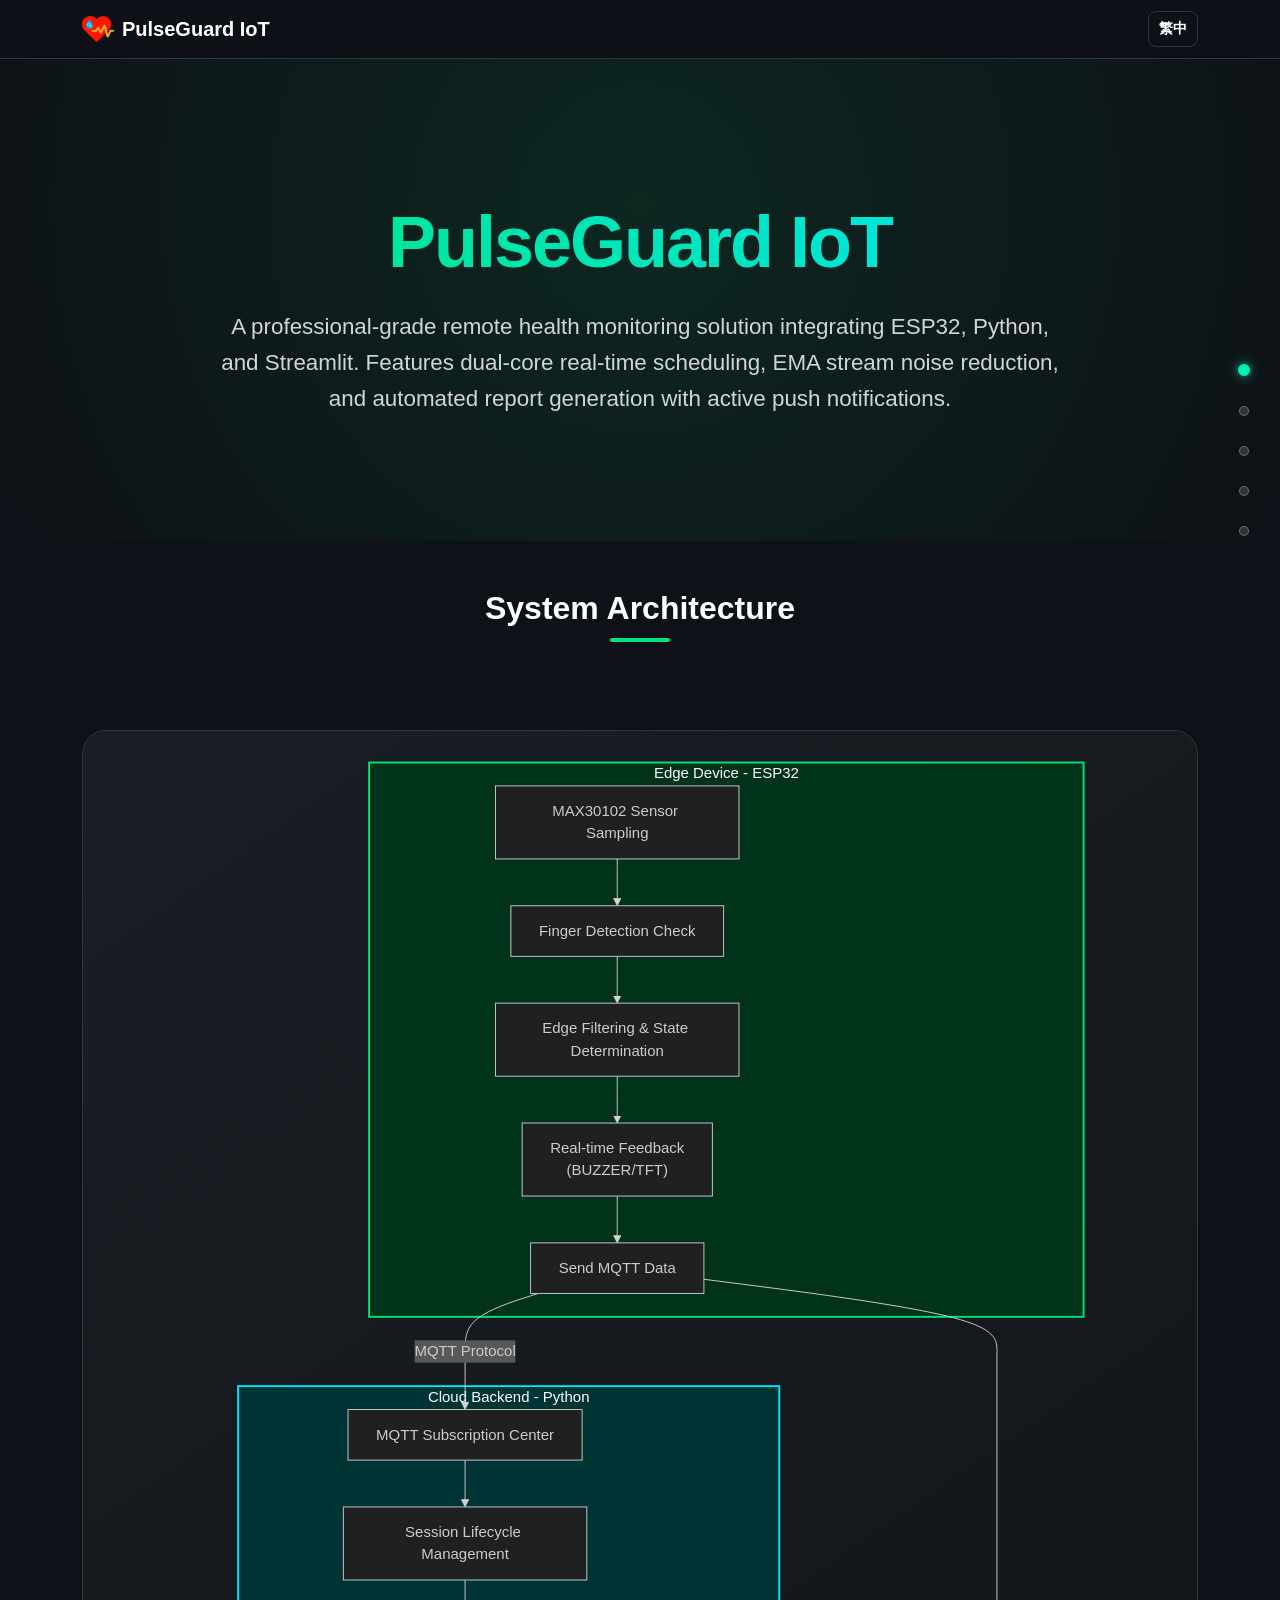
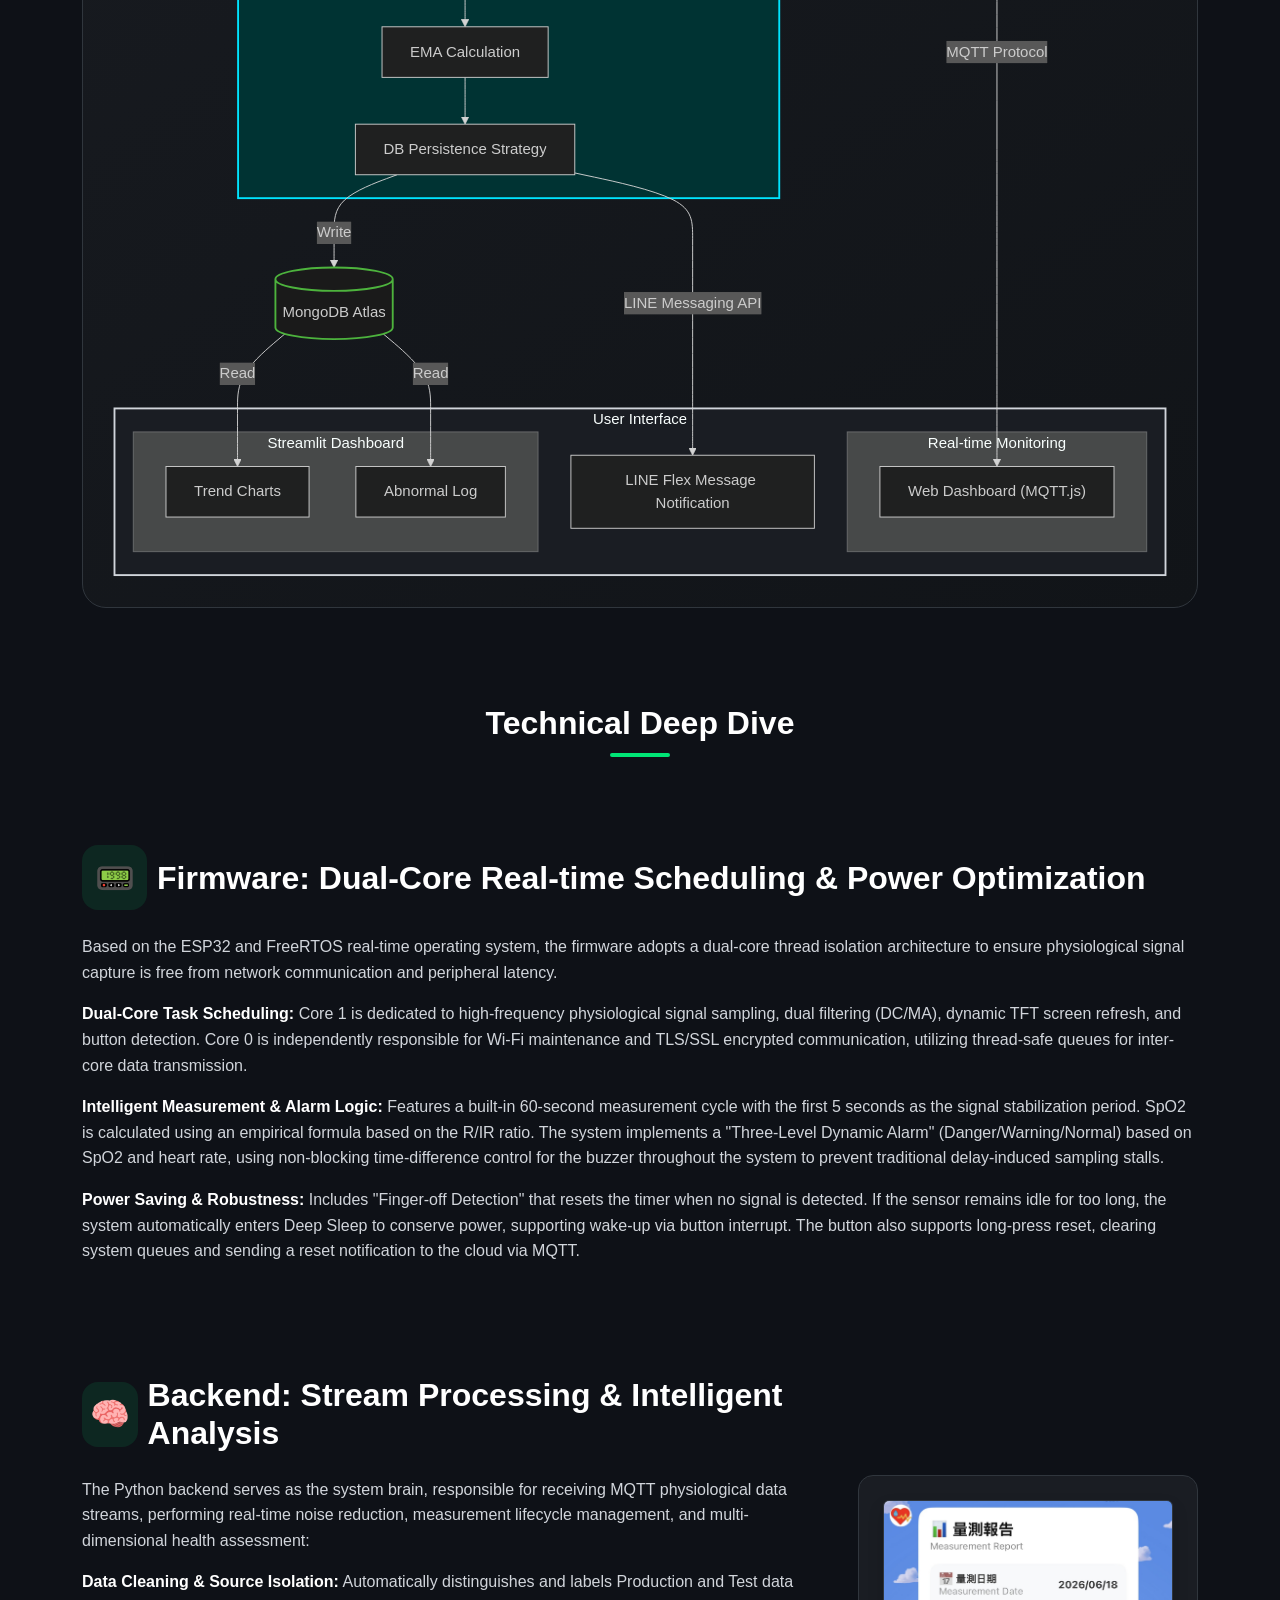
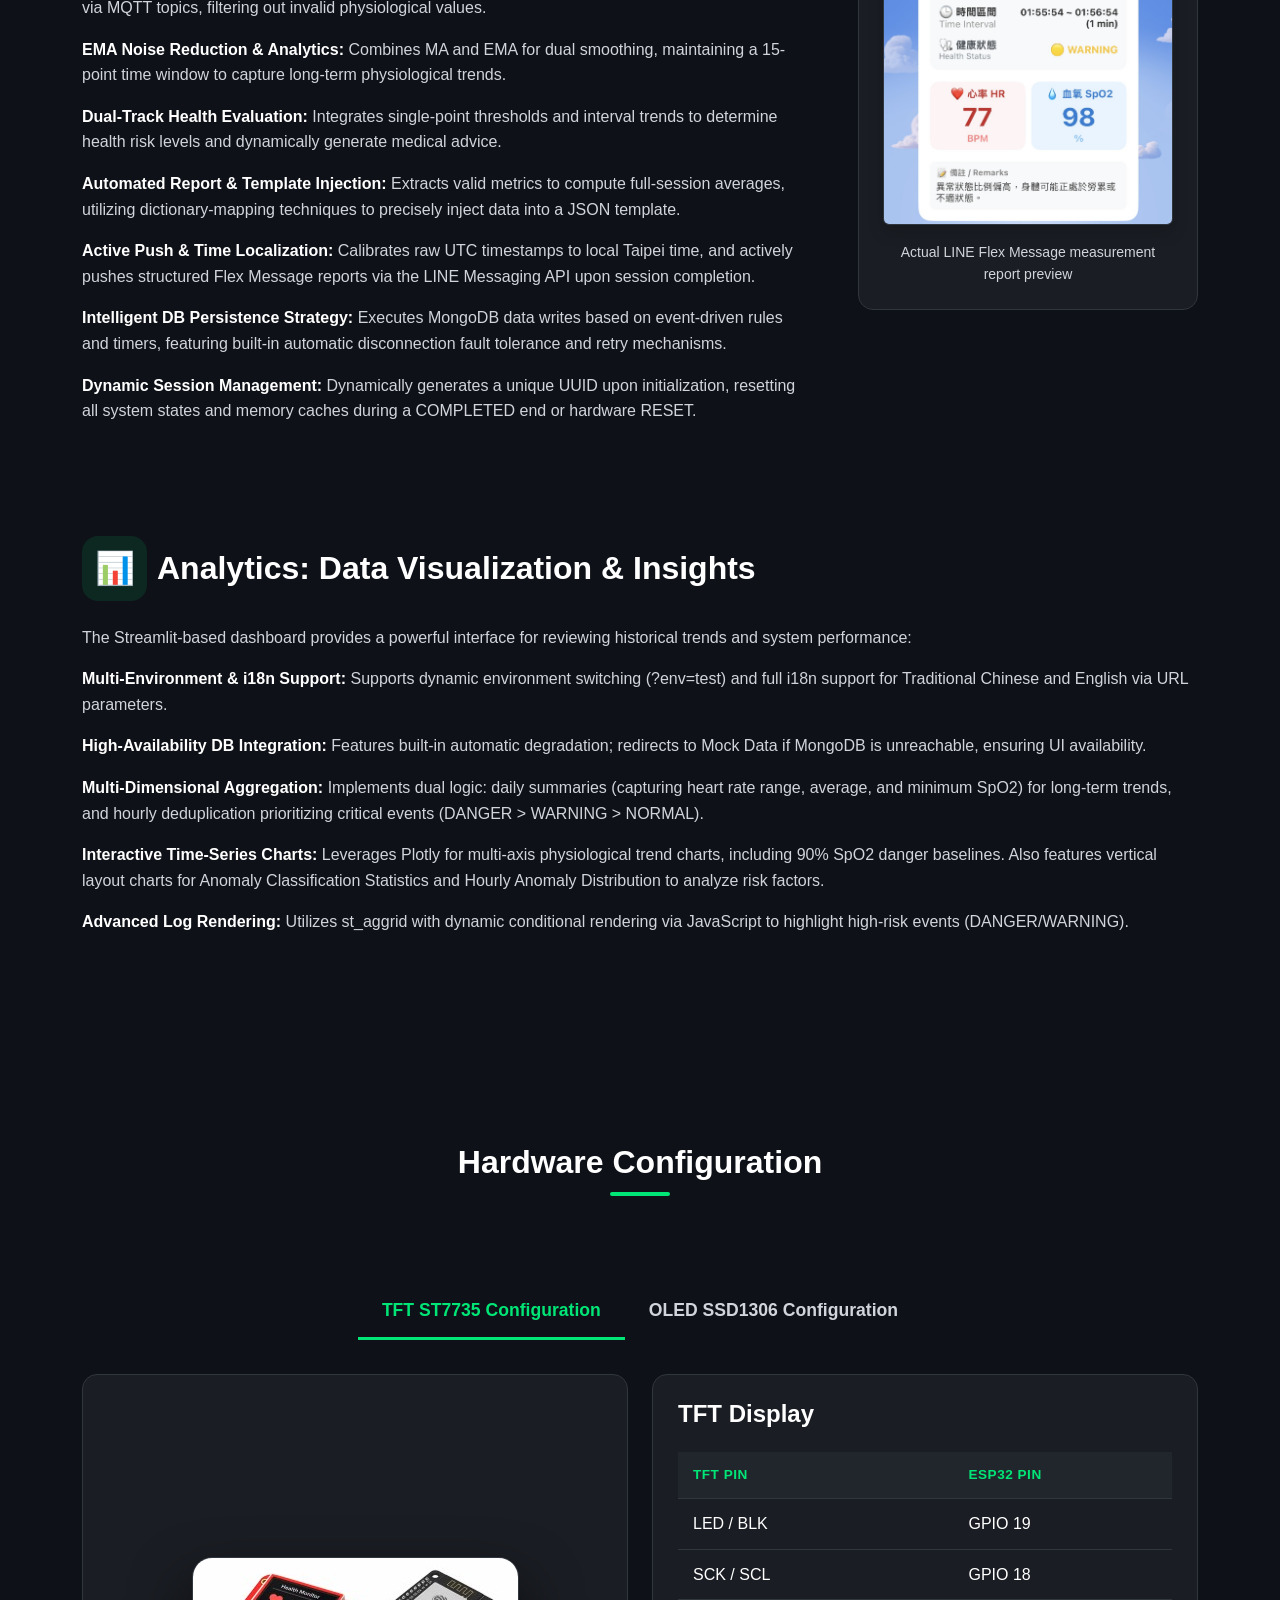
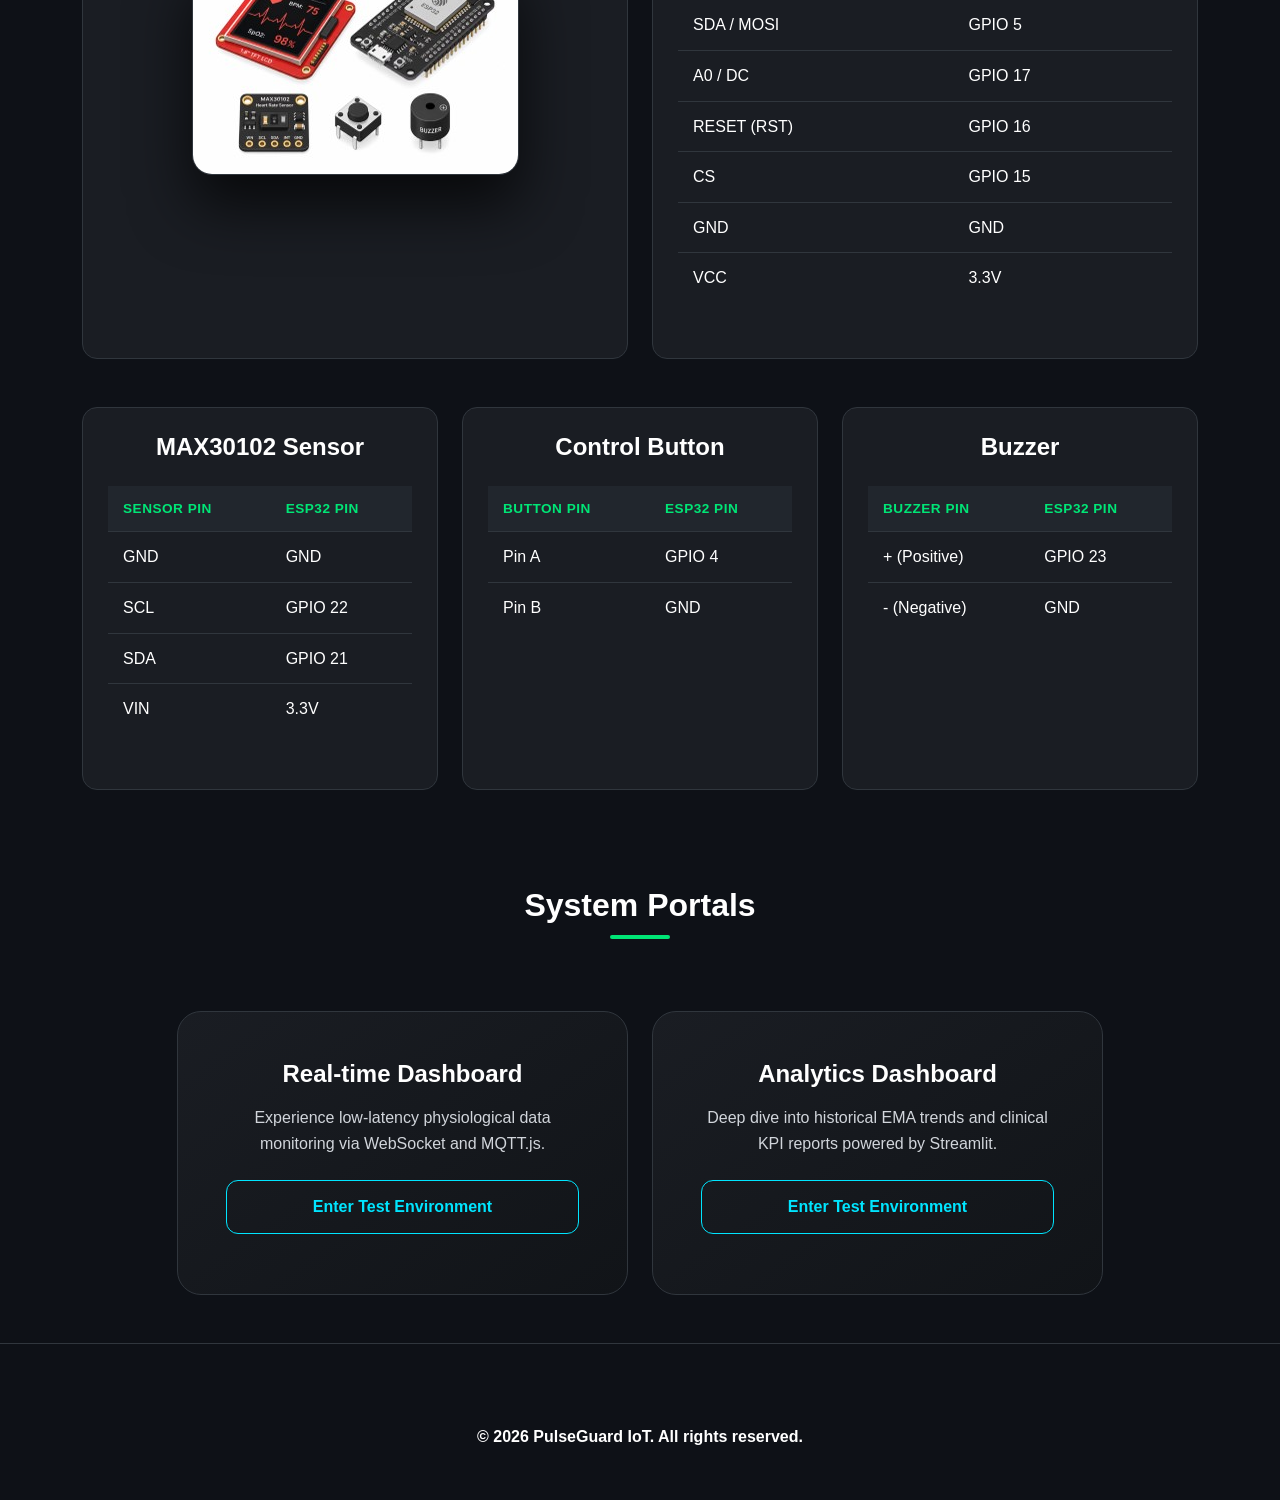
==== docs/index.html @ 22ccbd0c "Refactor dashboard targetDeviceId logic and sync did URL parameter in test-logic - Prioritize URL 'd" ====
<!DOCTYPE html>
<html lang="en">
<head>
    <meta charset="UTF-8">
    <meta name="viewport" content="width=device-width, initial-scale=1.0">
    <title>PulseGuard IoT</title>
    <link rel="icon" href="img/icon.png" type="image/png">
    <link rel="stylesheet" href="lib/bootstrap.min.css">
    <link rel="stylesheet" href="style.css">
    <script src="lib/mermaid.min.js"></script>
    <script src="locales.js"></script>
    <script>
        mermaid.initialize({
            startOnLoad: true,
            theme: 'dark',
            securityLevel: 'loose',
            fontFamily: 'Segoe UI, Roboto, Helvetica Neue, Arial, sans-serif'
        });
    </script>
</head>
<body data-bs-spy="scroll" data-bs-target="#scrollspy-menu" data-bs-offset="100">

    <!-- Navbar -->
    <nav class="navbar navbar-dark sticky-top">
        <div class="container">
            <a class="navbar-brand d-flex align-items-center" href="#">
                <img src="img/icon.png" alt="Logo" width="32" height="32" class="d-inline-block align-text-top me-2">
                <span class="fw-bold">PulseGuard IoT</span>
            </a>
            <div class="d-flex align-items-center">
                <a href="#architecture" class="nav-link text-white me-3 d-none d-sm-block" data-i18n="nav.architecture"></a>
                <a href="#features" class="nav-link text-white me-3 d-none d-sm-block" data-i18n="nav.features"></a>
                <a href="#hardware" class="nav-link text-white me-3 d-none d-sm-block" data-i18n="nav.hardware"></a>
                <a href="#portals" class="nav-link text-white me-3 d-none d-sm-block" data-i18n="nav.portals"></a>
                <a id="langToggle" class="lang-toggle" data-i18n="nav.lang"></a>
            </div>
        </div>
    </nav>

    <!-- Hero Section -->
    <header id="hero" class="hero-section text-center">
        <div class="container">
            <h1 class="hero-title" data-i18n="hero.title"></h1>
            <p class="hero-subtitle mb-4" data-i18n="hero.subtitle"></p>
        </div>
    </header>

    <!-- Architecture Section -->
    <section id="architecture" class="py-5">
        <div class="container">
            <div class="text-center mb-5">
                <h2 class="section-title" data-i18n="architecture.title"></h2>
            </div>
            <div class="portal-card p-4">
                <!-- English Diagram -->
                <div id="mermaid-en" class="mermaid text-center">
graph TD
    subgraph Edge_Device ["Edge Device - ESP32"]
        E1["MAX30102 Sensor Sampling"]
        E2["Finger Detection Check"]
        E3["Edge Filtering & State Determination"]
        E4["Real-time Feedback<br/>(BUZZER/TFT)"]
        E5["Send MQTT Data"]
        E1 --> E2 --> E3 --> E4 --> E5
    end

    subgraph Cloud_Backend ["Cloud Backend - Python"]
        B1["MQTT Subscription Center"]
        B2["Session Lifecycle Management"]
        B3["EMA Calculation"]
        B4["DB Persistence Strategy"]
        B1 --> B2 --> B3 --> B4
    end

    subgraph User_Interface ["User Interface"]
        subgraph Real_time_UI ["Real-time Monitoring"]
            U1["Web Dashboard (MQTT.js)"]
        end

        subgraph Analytics_UI ["Streamlit Dashboard"]
            U2["Trend Charts"]
            U3["Abnormal Log"]
        end

        U4["LINE Flex Message Notification"]
    end

    DB[("MongoDB Atlas")]

    E5 -- "MQTT Protocol" --> B1
    E5 -- "MQTT Protocol" --> U1
    B4 -- "Write" --> DB
    B4 -- "LINE Messaging API" --> U4
    DB -- "Read" --> U2
    DB -- "Read" --> U3

    style Edge_Device fill:#00331a,stroke:#00E676,stroke-width:2px
    style Cloud_Backend fill:#003333,stroke:#00E5FF,stroke-width:2px
    style User_Interface fill:#1a1d23,stroke:#D1D5DB,stroke-width:2px
    style DB fill:#1a1a1a,stroke:#4DB33D,stroke-width:2px
                </div>
                <!-- Chinese Diagram -->
                <div id="mermaid-zh" class="mermaid text-center">
graph TD
    subgraph Edge_Device ["邊緣裝置 - ESP32"]
        E1["MAX30102 感測器採樣"]
        E2["手指偵測檢查"]
        E3["邊緣濾波與狀態判定"]
        E4["即時 蜂鳴器/TFT 回饋"]
        E5["發送 MQTT 資料"]
        E1 --> E2 --> E3 --> E4 --> E5
    end

    subgraph Cloud_Backend ["雲端後端 - Python"]
        B1["MQTT 訂閱中心"]
        B2["會話生命週期管理"]
        B3["EMA 指數降噪計算"]
        B4["DB 寫入策略決策"]
        B1 --> B2 --> B3 --> B4
    end

    subgraph User_Interface ["使用者介面"]
        subgraph Real_time_UI ["即時監控"]
            U1["即時網頁儀表板 (MQTT.js)"]
        end

        subgraph Analytics_UI ["Streamlit 儀表板"]
            U2["趨勢圖表"]
            U3["異常日誌"]
        end

        U4["LINE Flex Message 訊息通知"]
    end

    DB[("MongoDB Atlas")]

    E5 -- "MQTT 協定" --> B1
    E5 -- "MQTT 協定" --> U1
    B4 -- "寫入" --> DB
    B4 -- "LINE Messaging API" --> U4
    DB -- "讀取" --> U2
    DB -- "讀取" --> U3

    style Edge_Device fill:#00331a,stroke:#00E676,stroke-width:2px
    style Cloud_Backend fill:#003333,stroke:#00E5FF,stroke-width:2px
    style User_Interface fill:#1a1d23,stroke:#D1D5DB,stroke-width:2px
    style DB fill:#1a1a1a,stroke:#4DB33D,stroke-width:2px
                </div>
            </div>
        </div>
    </section>

    <!-- Detailed Themes -->
    <section id="features" class="py-5">
        <div class="container">
            <div class="text-center mb-5">
                <h2 class="section-title" data-i18n="features.title"></h2>
            </div>

            <!-- Firmware -->
            <div class="row g-5 align-items-center mb-5 pb-5">
                <div class="col">
                    <h3 class="h2 fw-bold mb-4 d-flex align-items-center">
                        <div class="feature-icon-wrapper">📟</div>
                        <span data-i18n="features.firmware.title"></span>
                    </h3>
                    <p class="text-muted" data-i18n="features.firmware.subtitle"></p>
                    <ul class="text-muted list-unstyled">
                        <li class="mb-3">
                            <strong data-i18n="features.firmware.tasks_title"></strong>
                            <span data-i18n="features.firmware.tasks_desc"></span>
                        </li>
                        <li class="mb-3">
                            <strong data-i18n="features.firmware.alarm_title"></strong>
                            <span data-i18n="features.firmware.alarm_desc"></span>
                        </li>
                        <li class="mb-3">
                            <strong data-i18n="features.firmware.power_title"></strong>
                            <span data-i18n="features.firmware.power_desc"></span>
                        </li>
                    </ul>
                </div>
            </div>

            <!-- Backend -->
            <div class="row g-5 align-items-center mb-5 pb-5 flex-lg-row-reverse">
                <div class="col-lg-4">
                    <div class="pinout-container d-flex flex-column align-items-center justify-content-center p-4 text-center">
                        <img src="img/line-report.jpg" alt="LINE Flex Message Report" class="img-preview img-fluid rounded shadow" style="max-height: 480px; width: auto; object-fit: contain;">
                        <small class="text-muted mt-3 d-block" data-i18n="features.line_report_caption"></small>
                    </div>
                </div>

                <div class="col-lg-8">
                    <h3 class="h2 fw-bold mb-4 d-flex align-items-center">
                        <div class="feature-icon-wrapper">🧠</div>
                        <span data-i18n="features.backend.title"></span>
                    </h3>
                    <p class="text-muted" data-i18n="features.backend.subtitle"></p>
                    <ul class="text-muted list-unstyled">
                        <li class="mb-3">
                            <strong data-i18n="features.backend.cleaning_title"></strong>
                            <span data-i18n="features.backend.cleaning_desc"></span>
                        </li>
                        <li class="mb-3">
                            <strong data-i18n="features.backend.ema_title"></strong>
                            <span data-i18n="features.backend.ema_desc"></span>
                        </li>
                        <li class="mb-3">
                            <strong data-i18n="features.backend.evaluation_title"></strong>
                            <span data-i18n="features.backend.evaluation_desc"></span>
                        </li>
                        <li class="mb-3">
                            <strong data-i18n="features.backend.automated_title"></strong>
                            <span data-i18n="features.backend.automated_desc"></span>
                        </li>
                        <li class="mb-3">
                            <strong data-i18n="features.backend.push_title"></strong>
                            <span data-i18n="features.backend.push_desc"></span>
                        </li>
                        <li class="mb-3">
                            <strong data-i18n="features.backend.persistence_title"></strong>
                            <span data-i18n="features.backend.persistence_desc"></span>
                        </li>
                        <li class="mb-3">
                            <strong data-i18n="features.backend.session_title"></strong>
                            <span data-i18n="features.backend.session_desc"></span>
                        </li>
                    </ul>
                </div>
            </div>


            <!-- Analytics -->
            <div class="row g-5 align-items-center mb-5 pb-5">
                <div class="col">
                    <h3 class="h2 fw-bold mb-4 d-flex align-items-center">
                        <span class="feature-icon-wrapper">📊</span>
                        <span data-i18n="features.analytics.title"></span>
                    </h3>
                    <p class="text-muted" data-i18n="features.analytics.subtitle"></p>
                    <ul class="text-muted list-unstyled">
                        <li class="mb-3">
                            <strong data-i18n="features.analytics.i18n_title"></strong>
                            <span data-i18n="features.analytics.i18n_desc"></span>
                        </li>
                        <li class="mb-3">
                            <strong data-i18n="features.analytics.db_title"></strong>
                            <span data-i18n="features.analytics.db_desc"></span>
                        </li>
                        <li class="mb-3">
                            <strong data-i18n="features.analytics.aggregation_title"></strong>
                            <span data-i18n="features.analytics.aggregation_desc"></span>
                        </li>
                        <li class="mb-3">
                            <strong data-i18n="features.analytics.charts_title"></strong>
                            <span data-i18n="features.analytics.charts_desc"></span>
                        </li>
                        <li class="mb-3">
                            <strong data-i18n="features.analytics.log_title"></strong>
                            <span data-i18n="features.analytics.log_desc"></span>
                        </li>
                    </ul>
                </div>
            </div>
        </div>
    </section>

    <!-- Hardware Section -->
    <section id="hardware" class="py-5 bg-dark-section">
        <div class="container">
            <div class="text-center mb-5">
                <h2 class="section-title" data-i18n="hardware.title"></h2>
            </div>

            <!-- Tab Switcher Navigation -->
            <ul class="nav nav-tabs hardware-tabs justify-content-center border-bottom-0" id="hardwareTab" role="tablist">
                <li class="nav-item" role="presentation">
                    <button class="nav-link active" id="tft-tab" data-bs-toggle="tab" data-bs-target="#tft" type="button" role="tab" aria-controls="tft" aria-selected="true" data-i18n="hardware.tabs.tft"></button>
                </li>
                <li class="nav-item" role="presentation">
                    <button class="nav-link" id="oled-tab" data-bs-toggle="tab" data-bs-target="#oled" type="button" role="tab" aria-controls="oled" aria-selected="false" data-i18n="hardware.tabs.oled"></button>
                </li>
            </ul>

            <!-- Tab Contents -->
            <div class="tab-content" id="hardwareTabContent">
                <!-- TFT ST7735 Tab -->
                <div class="tab-pane fade show active" id="tft" role="tabpanel" aria-labelledby="tft-tab">
                    <div class="row g-4 mb-5">
                        <div class="col-lg-6">
                            <div class="pinout-container h-100 d-flex align-items-center justify-content-center" style="min-height: 350px;">
                                <img src="img/tft-hardware.jpg" alt="TFT Hardware Setup" class="img-preview" style="max-height: 320px; width: auto; object-fit: contain;">
                            </div>
                        </div>
                        <div class="col-lg-6">
                            <div class="pinout-container h-100">
                                <h4 class="mb-4 fw-bold" data-i18n="hardware.tft.title"></h4>
                                <table class="pinout-table">
                                    <thead>
                                        <tr>
                                            <th data-i18n="hardware.tft.pin_header"></th>
                                            <th data-i18n="hardware.tft.esp_header"></th>
                                        </tr>
                                    </thead>
                                    <tbody>
                                        <tr><td>LED / BLK</td><td>GPIO 19</td></tr>
                                        <tr><td>SCK / SCL</td><td>GPIO 18</td></tr>
                                        <tr><td>SDA / MOSI</td><td>GPIO 5</td></tr>
                                        <tr><td>A0 / DC</td><td>GPIO 17</td></tr>
                                        <tr><td>RESET (RST)</td><td>GPIO 16</td></tr>
                                        <tr><td>CS</td><td>GPIO 15</td></tr>
                                        <tr><td>GND</td><td>GND</td></tr>
                                        <tr><td>VCC</td><td>3.3V</td></tr>
                                    </tbody>
                                </table>
                            </div>
                        </div>
                    </div>

                    <div class="row g-4">
                        <!-- MAX30102 Card -->
                        <div class="col-md-4">
                            <div class="pinout-container h-100">
                                <h4 class="mb-4 fw-bold text-center" data-i18n="hardware.sensor.title"></h4>
                                <table class="pinout-table">
                                    <thead>
                                        <tr>
                                            <th data-i18n="hardware.sensor.pin_header"></th>
                                            <th data-i18n="hardware.sensor.esp_header"></th>
                                        </tr>
                                    </thead>
                                    <tbody>
                                        <tr><td>GND</td><td>GND</td></tr>
                                        <tr><td>SCL</td><td>GPIO 22</td></tr>
                                        <tr><td>SDA</td><td>GPIO 21</td></tr>
                                        <tr><td>VIN</td><td>3.3V</td></tr>
                                    </tbody>
                                </table>
                            </div>
                        </div>
                        <!-- BUTTON Card -->
                        <div class="col-md-4">
                            <div class="pinout-container h-100">
                                <h4 class="mb-4 fw-bold text-center" data-i18n="hardware.button.title"></h4>
                                <table class="pinout-table">
                                    <thead>
                                        <tr>
                                            <th data-i18n="hardware.button.pin_header"></th>
                                            <th data-i18n="hardware.button.esp_header"></th>
                                        </tr>
                                    </thead>
                                    <tbody>
                                        <tr><td data-i18n="hardware.button.pin_a"></td><td>GPIO 4</td></tr>
                                        <tr><td data-i18n="hardware.button.pin_b"></td><td>GND</td></tr>
                                    </tbody>
                                </table>
                            </div>
                        </div>
                        <!-- BUZZER Card -->
                        <div class="col-md-4">
                            <div class="pinout-container h-100">
                                <h4 class="mb-4 fw-bold text-center" data-i18n="hardware.buzzer.title"></h4>
                                <table class="pinout-table">
                                    <thead>
                                        <tr>
                                            <th data-i18n="hardware.buzzer.pin_header"></th>
                                            <th data-i18n="hardware.buzzer.esp_header"></th>
                                        </tr>
                                    </thead>
                                    <tbody>
                                        <tr><td data-i18n="hardware.buzzer.positive"></td><td>GPIO 23</td></tr>
                                        <tr><td data-i18n="hardware.buzzer.negative"></td><td>GND</td></tr>
                                    </tbody>
                                </table>
                            </div>
                        </div>
                    </div>
                </div>

                <!-- OLED SSD1306 Tab -->
                <div class="tab-pane fade" id="oled" role="tabpanel" aria-labelledby="oled-tab">
                    <div class="row g-4 mb-5">
                        <div class="col-lg-6">
                            <div class="pinout-container h-100 d-flex align-items-center justify-content-center" style="min-height: 350px;">
                                <img src="img/oled-hardware.jpg" alt="OLED Hardware Setup" class="img-preview" style="max-height: 320px; width: auto; object-fit: contain;">
                            </div>
                        </div>
                        <div class="col-lg-6">
                            <div class="pinout-container h-100">
                                <h4 class="mb-4 fw-bold" data-i18n="hardware.oled.title"></h4>
                                <table class="pinout-table">
                                    <thead>
                                        <tr>
                                            <th data-i18n="hardware.oled.pin_header"></th>
                                            <th data-i18n="hardware.oled.esp_header"></th>
                                        </tr>
                                    </thead>
                                    <tbody>
                                        <tr><td>GND</td><td>GND</td></tr>
                                        <tr><td>VCC</td><td>3.3V</td></tr>
                                        <tr><td>SCL</td><td>GPIO 22</td></tr>
                                        <tr><td>SDA</td><td>GPIO 21</td></tr>
                                    </tbody>
                                </table>
                            </div>
                        </div>
                    </div>

                    <div class="row g-4">
                        <!-- MAX30102 Card (OLED Mode: Secondary Isolated I2C Bus) -->
                        <div class="col-md-6 col-lg-3">
                            <div class="pinout-container h-100">
                                <h4 class="mb-4 fw-bold text-center" data-i18n="hardware.sensor.title"></h4>
                                <table class="pinout-table">
                                    <thead>
                                        <tr>
                                            <th data-i18n="hardware.sensor.pin_header"></th>
                                            <th data-i18n="hardware.sensor.esp_header"></th>
                                        </tr>
                                    </thead>
                                    <tbody>
                                        <tr><td>VIN</td><td>3.3V</td></tr>
                                        <tr><td>SDA</td><td>GPIO 19</td></tr>
                                        <tr><td>SCL</td><td>GPIO 18</td></tr>
                                        <tr><td>GND</td><td>GND</td></tr>
                                    </tbody>
                                </table>
                            </div>
                        </div>
                        <!-- 3-Digit 7-Segment Display Card -->
                        <div class="col-md-6 col-lg-3">
                            <div class="pinout-container h-100">
                                <h4 class="mb-4 fw-bold text-center" data-i18n="hardware.segment.title"></h4>
                                <table class="pinout-table">
                                    <thead>
                                        <tr>
                                            <th data-i18n="hardware.segment.pin_header"></th>
                                            <th data-i18n="hardware.segment.esp_header"></th>
                                        </tr>
                                    </thead>
                                    <tbody>
                                        <tr><td>SEG A</td><td>GPIO 15</td></tr>
                                        <tr><td>SEG B</td><td>GPIO 14</td></tr>
                                        <tr><td>SEG C</td><td>GPIO 33</td></tr>
                                        <tr><td>SEG D</td><td>GPIO 26</td></tr>
                                        <tr><td>SEG E</td><td>GPIO 27</td></tr>
                                        <tr><td>SEG F</td><td>GPIO 13</td></tr>
                                        <tr><td>SEG G</td><td>GPIO 32</td></tr>
                                        <tr><td>SEG DP</td><td>GPIO 25</td></tr>
                                        <tr><td>DIG 2</td><td>GPIO 5</td></tr>
                                        <tr><td>DIG 3</td><td>GPIO 17</td></tr>
                                        <tr><td>DIG 4</td><td>GPIO 16</td></tr>
                                    </tbody>
                                </table>
                            </div>
                        </div>
                        <!-- BUTTON Card -->
                        <div class="col-md-6 col-lg-3">
                            <div class="pinout-container h-100">
                                <h4 class="mb-4 fw-bold text-center" data-i18n="hardware.button.title"></h4>
                                <table class="pinout-table">
                                    <thead>
                                        <tr>
                                            <th data-i18n="hardware.button.pin_header"></th>
                                            <th data-i18n="hardware.button.esp_header"></th>
                                        </tr>
                                    </thead>
                                    <tbody>
                                        <tr><td data-i18n="hardware.button.pin_a"></td><td>GPIO 4</td></tr>
                                        <tr><td data-i18n="hardware.button.pin_b"></td><td>GND</td></tr>
                                    </tbody>
                                </table>
                            </div>
                        </div>
                        <!-- BUZZER Card -->
                        <div class="col-md-6 col-lg-3">
                            <div class="pinout-container h-100">
                                <h4 class="mb-4 fw-bold text-center" data-i18n="hardware.buzzer.title"></h4>
                                <table class="pinout-table">
                                    <thead>
                                        <tr>
                                            <th data-i18n="hardware.buzzer.pin_header"></th>
                                            <th data-i18n="hardware.buzzer.esp_header"></th>
                                        </tr>
                                    </thead>
                                    <tbody>
                                        <tr><td data-i18n="hardware.buzzer.positive"></td><td>GPIO 23</td></tr>
                                        <tr><td data-i18n="hardware.buzzer.negative"></td><td>GND</td></tr>
                                    </tbody>
                                </table>
                            </div>
                        </div>
                    </div>
                </div>
            </div>
        </div>
    </section>


    <!-- Portals -->
    <section id="portals" class="py-5 bg-dark-section">
        <div class="container text-center">
            <h2 class="section-title" data-i18n="portals.title"></h2>
            <div class="row g-4 justify-content-center mt-2">
                <div class="col-md-5">
                    <div class="portal-card p-5 h-100 d-flex flex-column">
                        <h3 class="h4 fw-bold mb-3" data-i18n="portals.realtime.title"></h3>
                        <p class="text-muted mb-4 flex-grow-1" data-i18n="portals.realtime.desc"></p>
                        <div class="portal-actions">
                            <a href="https://pulse-guard-iot.vercel.app/test" target="_blank" class="btn btn-outline-custom btn-portal w-100 portal-link" data-base="https://pulse-guard-iot.vercel.app/test">
                                <span data-i18n="portals.realtime.test"></span>
                            </a>
                        </div>
                    </div>
                </div>
                <div class="col-md-5">
                    <div class="portal-card p-5 h-100 d-flex flex-column">
                        <h3 class="h4 fw-bold mb-3" data-i18n="portals.analytics.title"></h3>
                        <p class="text-muted mb-4 flex-grow-1" data-i18n="portals.analytics.desc"></p>
                        <div class="portal-actions">
                            <a href="https://huggingface.co/spaces/Chou1210/pulseguard-analytics?env=test" target="_blank" class="btn btn-outline-custom btn-portal w-100 portal-link" data-base="https://huggingface.co/spaces/Chou1210/pulseguard-analytics" data-env="test">
                                <span data-i18n="portals.analytics.test"></span>
                            </a>
                        </div>
                    </div>
                </div>
            </div>
        </div>
    </section>

    <!-- Footer -->
    <footer class="text-center">
        <div class="container">
            <p class="mb-1 fw-bold text-white" data-i18n="footer.copy"></p>
        </div>
    </footer>

    <!-- Scrollspy Vertical Menu -->
    <nav id="scrollspy-menu">
        <ul class="nav flex-column">
            <li class="nav-item">
                <a class="nav-link" href="#hero" data-i18n-title="nav.hero"></a>
            </li>
            <li class="nav-item">
                <a class="nav-link" href="#architecture" data-i18n-title="nav.architecture"></a>
            </li>
            <li class="nav-item">
                <a class="nav-link" href="#features" data-i18n-title="nav.features"></a>
            </li>
            <li class="nav-item">
                <a class="nav-link" href="#hardware" data-i18n-title="nav.hardware"></a>
            </li>
            <li class="nav-item">
                <a class="nav-link" href="#portals" data-i18n-title="nav.portals"></a>
            </li>
        </ul>
    </nav>

    <script src="lib/bootstrap.bundle.min.js"></script>
    <script>
        const langToggle = document.getElementById('langToggle');
        const urlParams = new URLSearchParams(window.location.search);
        let currentLang = urlParams.get('lang') === 'zh' ? 'zh' : 'en';

        function setLanguage(lang) {
            currentLang = lang;
            document.documentElement.setAttribute('lang', lang);

            // Update texts
            const elements = document.querySelectorAll('[data-i18n]');
            elements.forEach(el => {
                const key = el.getAttribute('data-i18n');
                const value = getNestedValue(locales[lang], key);
                if (value) {
                    el.innerHTML = value;
                }
            });

            // Update titles
            const titleElements = document.querySelectorAll('[data-i18n-title]');
            titleElements.forEach(el => {
                const key = el.getAttribute('data-i18n-title');
                const value = getNestedValue(locales[lang], key);
                if (value) {
                    el.setAttribute('data-title', value);
                }
            });

            // Toggle Mermaid diagrams
            const mermaidZh = document.getElementById('mermaid-zh');
            const mermaidEn = document.getElementById('mermaid-en');
            if (lang === 'zh') {
                mermaidZh.classList.remove('d-none');
                mermaidEn.classList.add('d-none');
            } else {
                mermaidZh.classList.add('d-none');
                mermaidEn.classList.remove('d-none');
            }

            updatePortalLinks(lang);
        }

        function getNestedValue(obj, path) {
            return path.split('.').reduce((acc, part) => acc && acc[part], obj);
        }

        function updatePortalLinks(lang) {
            const links = document.querySelectorAll('.portal-link');
            links.forEach(link => {
                const base = link.getAttribute('data-base');
                const env = link.getAttribute('data-env');

                const url = new URL(base);
                if (env) url.searchParams.set('env', env);
                if (lang === 'zh') url.searchParams.set('lang', 'zh');
                else url.searchParams.delete('lang');

                link.href = url.toString();
            });
        }

        // Initialize
        setLanguage(currentLang);

        langToggle.addEventListener('click', () => {
            const newLang = currentLang === 'zh' ? 'en' : 'zh';

            // Update URL and reload to ensure Mermaid renders correctly on the new language
            // (Alternative: pushState + setLanguage, but the user requested robust Mermaid rendering)
            const newUrl = new URL(window.location);
            if (newLang === 'zh') {
                newUrl.searchParams.set('lang', 'zh');
            } else {
                newUrl.searchParams.delete('lang');
            }
            window.location.href = newUrl.toString();
        });
    </script>
</body>
</html>
---- docs/style.css ----
:root {
    --bg-color: #0E1117;
    --card-bg: #1A1D23;
    --primary-green: #00E676;
    --accent-cyan: #00E5FF;
    --text-main: #FFFFFF;
    --text-muted: #D1D5DB; /* Lighter gray for better visibility on black */
    --border-color: #30363D;
    --code-bg: #010409;
}

html {
    scroll-behavior: smooth;
}

body {
    background-color: var(--bg-color);
    color: var(--text-main);
    font-family: 'Segoe UI', Roboto, 'Helvetica Neue', Arial, sans-serif;
    line-height: 1.6;
}

.navbar {
    background-color: rgba(14, 17, 23, 0.95);
    border-bottom: 1px solid var(--border-color);
    backdrop-filter: blur(10px);
}

.hero-section {
    padding: 140px 0 100px;
    background: radial-gradient(circle at 50% 30%, rgba(0, 230, 118, 0.1), transparent);
}

.hero-title {
    font-size: clamp(2.5rem, 8vw, 4.5rem);
    font-weight: 800;
    background: linear-gradient(45deg, var(--primary-green), var(--accent-cyan));
    -webkit-background-clip: text;
    -webkit-text-fill-color: transparent;
    margin-bottom: 1.5rem;
    letter-spacing: -2px;
}

.hero-subtitle {
    font-size: clamp(1.1rem, 3vw, 1.4rem);
    color: var(--text-muted);
    max-width: 850px;
    margin: 0 auto;
}

.section-title {
    margin-bottom: 40px;
    font-weight: 700;
    position: relative;
    padding-bottom: 15px;
    display: inline-block;
    color: var(--text-main);
}

.section-title::after {
    content: '';
    position: absolute;
    bottom: 0;
    left: 50%;
    transform: translateX(-50%);
    width: 60px;
    height: 4px;
    background-color: var(--primary-green);
    border-radius: 2px;
}

.feature-box {
    background-color: var(--card-bg);
    border: 1px solid var(--border-color);
    border-radius: 20px;
    padding: 40px;
    height: 100%;
    transition: all 0.4s cubic-bezier(0.165, 0.84, 0.44, 1);
    position: relative;
    overflow: hidden;
}

.feature-box:hover {
    border-color: var(--primary-green);
    transform: translateY(-10px);
    box-shadow: 0 20px 40px rgba(0, 230, 118, 0.1);
}

.feature-icon-wrapper {
    width: 65px;
    height: 65px;
    background-color: rgba(0, 230, 118, 0.1);
    border-radius: 16px;
    display: flex;
    align-items: center;
    justify-content: center;
    font-size: 2rem;
    margin-right: 10px;
}

.portal-card {
    background: linear-gradient(145deg, #1A1D23, #111418);
    border: 1px solid var(--border-color);
    border-radius: 24px;
    overflow: hidden;
    transition: all 0.3s ease;
}

.portal-card:hover {
    border-color: var(--accent-cyan);
    box-shadow: 0 10px 30px rgba(0, 229, 255, 0.1);
}

.tech-badge {
    background-color: #21262D;
    border: 1px solid var(--border-color);
    color: var(--accent-cyan);
    padding: 10px 18px;
    border-radius: 10px;
    margin: 6px;
    display: inline-block;
    font-size: 0.9rem;
    font-weight: 500;
}

.img-preview {
    border-radius: 20px;
    border: 1px solid var(--border-color);
    box-shadow: 0 30px 60px rgba(0,0,0,0.7);
    max-width: 100%;
    transition: transform 0.5s ease;
}

.img-preview:hover {
    transform: scale(1.02);
}

.lang-toggle {
    cursor: pointer;
    color: var(--text-main);
    text-decoration: none;
    font-weight: 600;
    padding: 5px 10px;
    border: 1px solid var(--border-color);
    border-radius: 8px;
    font-size: 0.9rem;
}

.lang-toggle:hover {
    border-color: var(--primary-green);
    color: var(--primary-green);
}

footer {
    padding: 80px 0 40px;
    border-top: 1px solid var(--border-color);
    color: var(--text-muted);
}

.btn-portal {
    padding: 14px 24px;
    font-weight: 600;
    border-radius: 12px;
    transition: all 0.3s ease;
    margin-bottom: 12px;
    display: inline-block;
    text-decoration: none;
    width: 100%;
    text-align: center;
}

.btn-primary-custom {
    background-color: var(--primary-green);
    color: #000;
    border: none;
}

.btn-primary-custom:hover {
    background-color: #00C853;
    transform: translateY(-2px);
    color: #000;
    box-shadow: 0 5px 15px rgba(0, 230, 118, 0.3);
}

.btn-outline-prod {
    border: 1px solid #00f0b5;
    color: #00f0b5;
    background: transparent;
}

.btn-outline-prod:hover {
    background-color: rgba(0, 240, 181, 0.1);
    color: #00f0b5;
    transform: translateY(-2px);
    box-shadow: 0 0 15px rgba(0, 240, 181, 0.2);
}

.btn-outline-custom {
    border: 1px solid var(--accent-cyan);
    color: var(--accent-cyan);
    background: transparent;
}

.btn-outline-custom:hover {
    background-color: rgba(0, 229, 255, 0.1);
    color: var(--accent-cyan);
    transform: translateY(-2px);
}

.btn-test {
    background-color: #21262D;
    border: 1px solid var(--border-color);
    color: var(--text-muted);
}

.btn-test:hover {
    border-color: var(--text-muted);
    color: var(--text-main);
    transform: translateY(-2px);
}

.tech-section-header {
    color: var(--primary-green);
    font-weight: 700;
    margin-bottom: 20px;
    display: flex;
    align-items: center;
}

.tech-section-header::before {
    content: '';
    width: 4px;
    height: 24px;
    background: var(--primary-green);
    margin-right: 12px;
    border-radius: 2px;
}

/* Custom Nav Pills/Tabs Styles */
.hardware-tabs {
    border-bottom: 1px solid var(--border-color);
    margin-bottom: 35px;
}

.hardware-tabs .nav-link {
    background: transparent;
    border: none;
    color: var(--text-muted);
    font-weight: 600;
    font-size: 1.1rem;
    padding: 12px 24px;
    border-bottom: 3px solid transparent;
    border-radius: 0;
    transition: all 0.3s ease;
}

.hardware-tabs .nav-link:hover {
    color: var(--text-main);
}

.hardware-tabs .nav-link.active {
    color: var(--primary-green) !important;
    background: transparent !important;
    border-bottom: 3px solid var(--primary-green);
}

/* Pinout Table Styles */
.pinout-container {
    background-color: var(--card-bg);
    border-radius: 15px;
    padding: 25px;
    margin-bottom: 30px;
    border: 1px solid var(--border-color);
}

.pinout-table {
    width: 100%;
    color: var(--text-main);
    border-collapse: collapse;
    margin-bottom: 0;
}

.pinout-table th {
    background-color: #21262D;
    color: var(--primary-green);
    font-weight: 600;
    text-transform: uppercase;
    font-size: 0.85rem;
    letter-spacing: 0.5px;
    border-bottom: 2px solid var(--border-color);
}

.pinout-table td, .pinout-table th {
    padding: 12px 15px;
    text-align: left;
    border-bottom: 1px solid var(--border-color);
}

.pinout-table tr:last-child td {
    border-bottom: none;
}

.pinout-table tr:hover {
    background-color: rgba(255, 255, 255, 0.03);
}

.d-none {
    display: none !important;
}

/* Scrollspy Vertical Menu */
#scrollspy-menu {
    position: fixed;
    right: 30px;
    top: 50%;
    transform: translateY(-50%);
    z-index: 100;
}

#scrollspy-menu .nav {
    align-items: center;
}

#scrollspy-menu .nav-link {
    display: block;
    width: 10px;
    height: 10px;
    padding: 0;
    margin: 15px 0;
    background-color: rgba(255, 255, 255, 0.15);
    border: 1px solid rgba(255, 255, 255, 0.25);
    border-radius: 50%;
    transition: all 0.3s ease-in-out;
    position: relative;
}

#scrollspy-menu .nav-link.active {
    width: 12px;
    height: 12px;
    background-color: #00f0b5;
    border-color: #00f0b5;
    box-shadow: 0 0 8px rgba(0, 240, 181, 0.6), 0 0 16px rgba(0, 240, 181, 0.3);
}

#scrollspy-menu .nav-link::before {
    content: attr(data-title);
    position: absolute;
    right: 30px;
    top: 50%;
    transform: translateY(-50%);
    background-color: rgba(0, 240, 181, 0.9);
    color: #000;
    padding: 4px 10px;
    border-radius: 6px;
    font-size: 0.8rem;
    font-weight: 600;
    white-space: nowrap;
    opacity: 0;
    visibility: hidden;
    transition: all 0.3s ease;
    pointer-events: none;
}

#scrollspy-menu .nav-link:hover::before {
    opacity: 1;
    visibility: visible;
    right: 25px;
}

@media (max-width: 992px) {
    #scrollspy-menu {
        display: none !important;
    }
}

@media (max-width: 768px) {
    .hero-section {
        padding: 100px 0 60px;
    }
    .feature-box {
        padding: 30px;
    }
    .pinout-container {
        padding: 15px;
    }
}

.text-muted {
    color: var(--text-muted) !important;
}

.list-unstyled {
    color: var(--text-muted);
}

strong {
    color: var(--text-main);
}
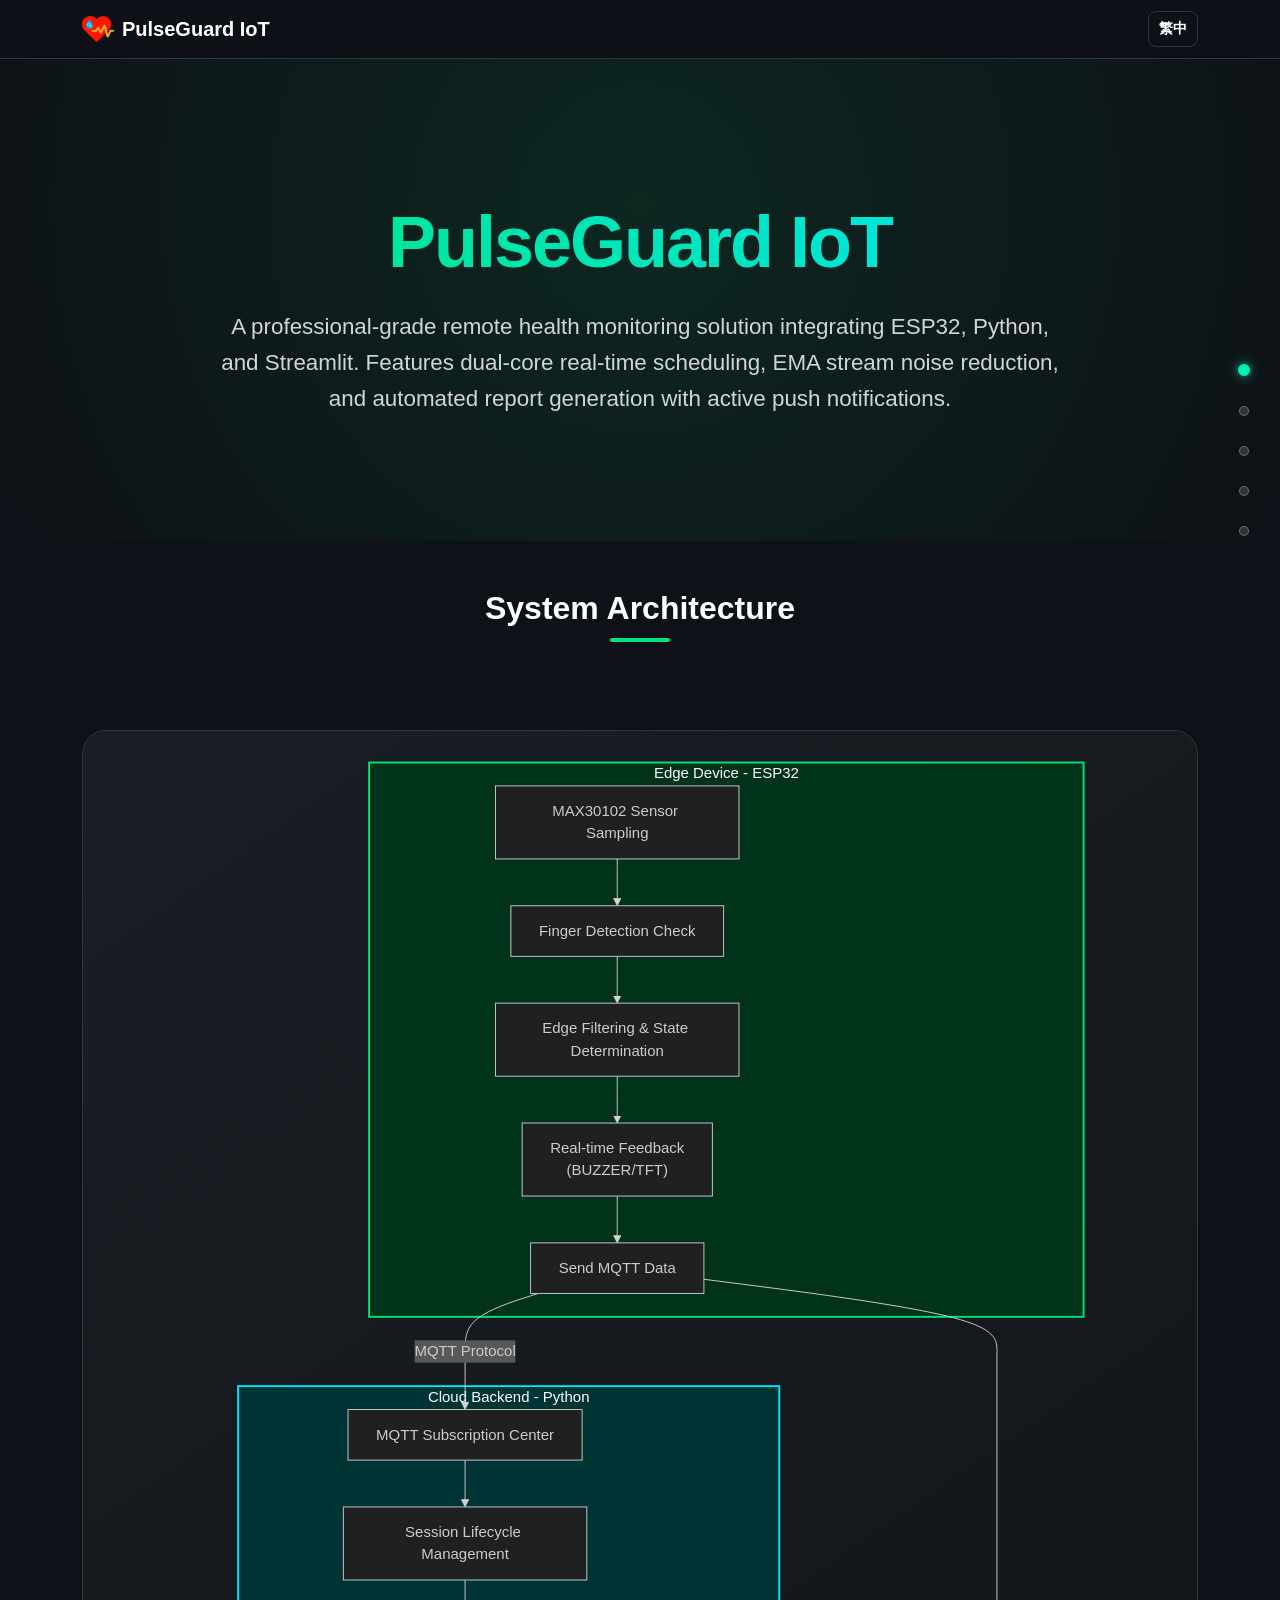
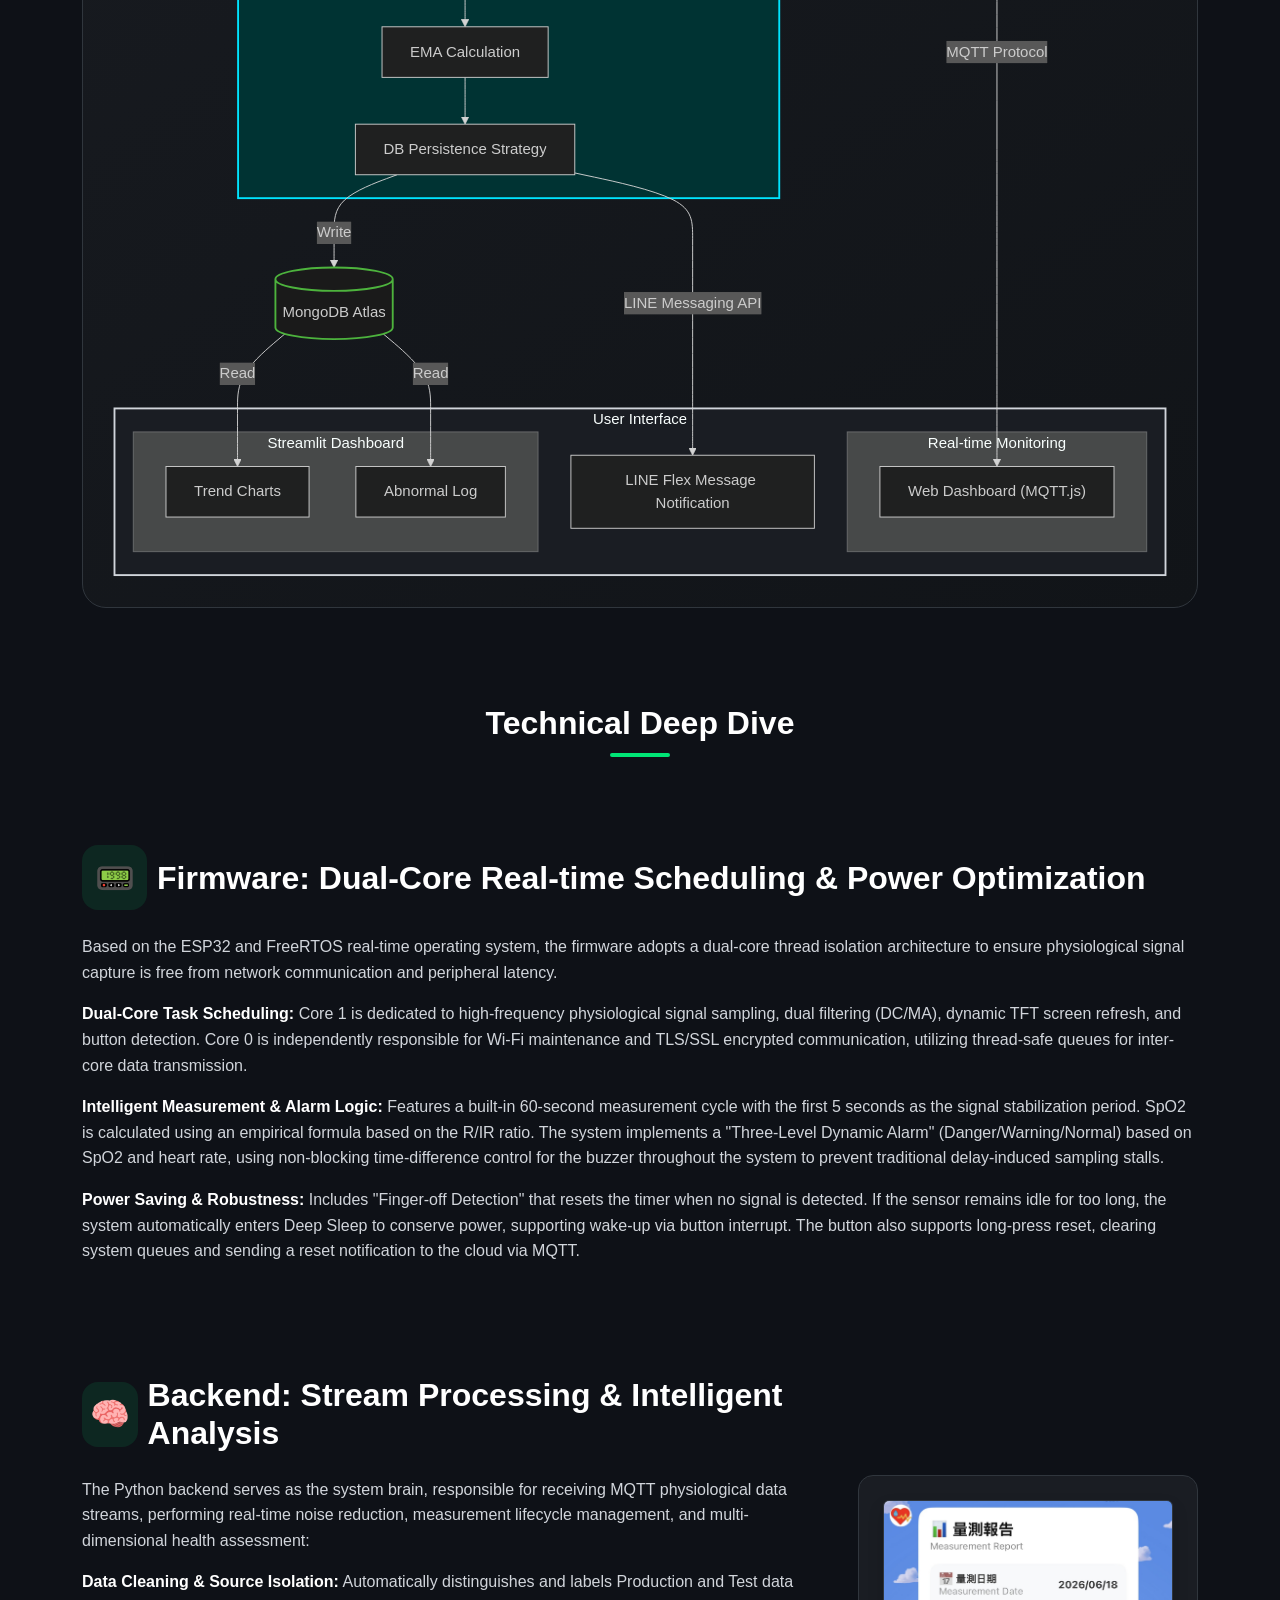
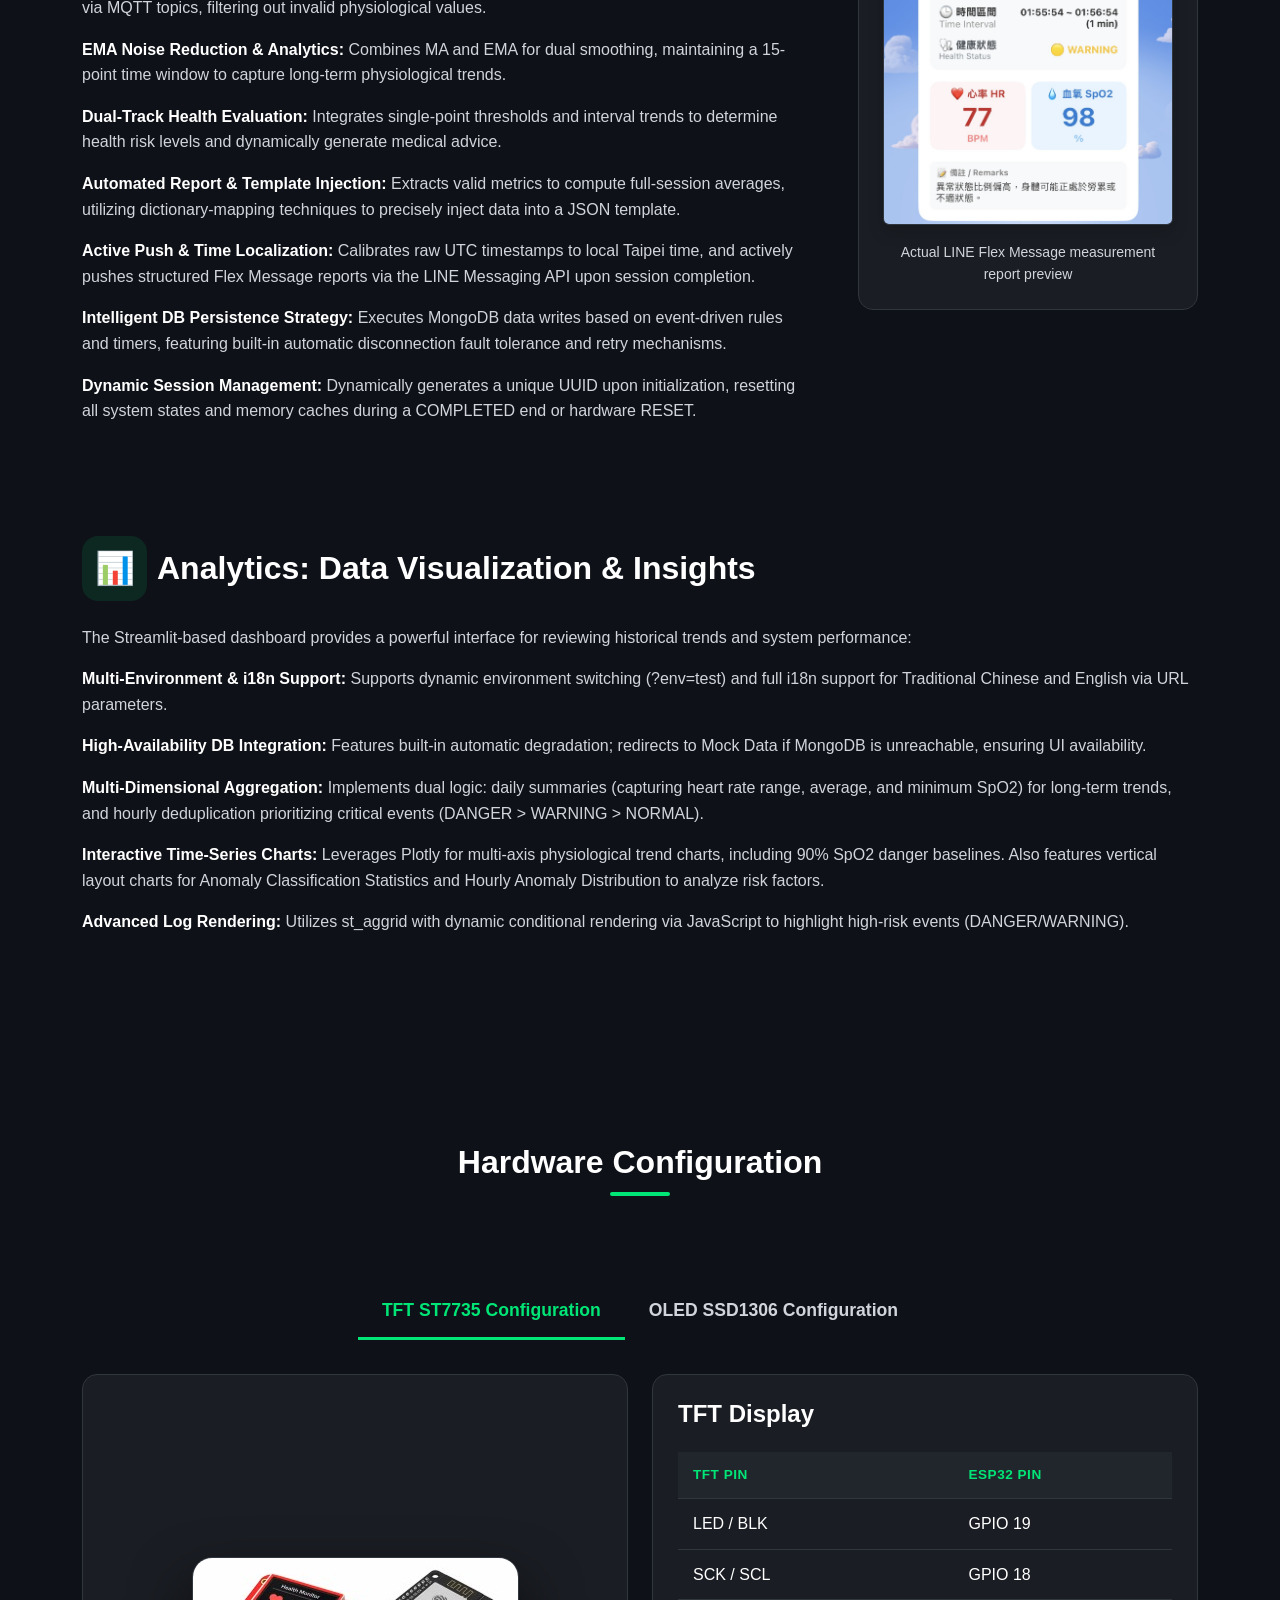
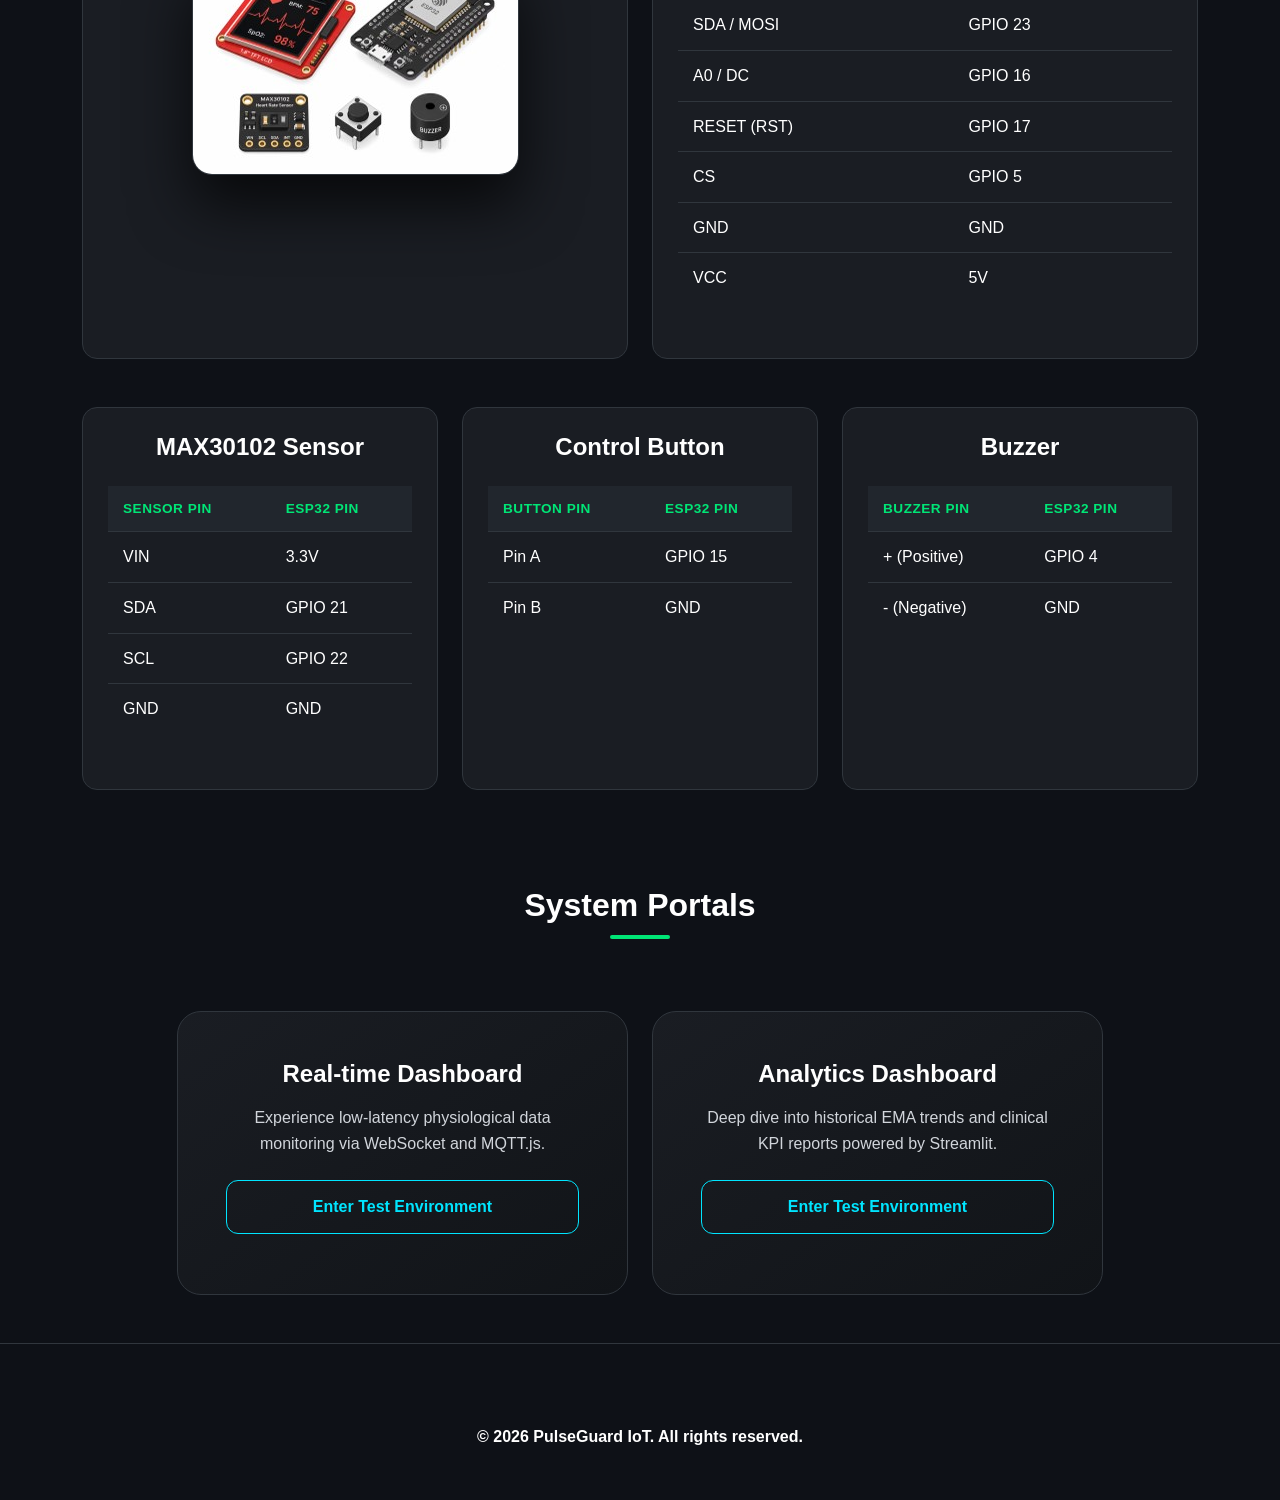
==== commit bfca690b: "refactor: update GPIO pin assignments and resolve segment display mirroring - Changed MAX30102 senso" ====
--- a/docs/index.html
+++ b/docs/index.html
@@ -306,12 +306,12 @@
                                     <tbody>
                                         <tr><td>LED / BLK</td><td>GPIO 19</td></tr>
                                         <tr><td>SCK / SCL</td><td>GPIO 18</td></tr>
-                                        <tr><td>SDA / MOSI</td><td>GPIO 5</td></tr>
-                                        <tr><td>A0 / DC</td><td>GPIO 17</td></tr>
-                                        <tr><td>RESET (RST)</td><td>GPIO 16</td></tr>
-                                        <tr><td>CS</td><td>GPIO 15</td></tr>
+                                        <tr><td>SDA / MOSI</td><td>GPIO 23</td></tr>
+                                        <tr><td>A0 / DC</td><td>GPIO 16</td></tr>
+                                        <tr><td>RESET (RST)</td><td>GPIO 17</td></tr>
+                                        <tr><td>CS</td><td>GPIO 5</td></tr>
                                         <tr><td>GND</td><td>GND</td></tr>
-                                        <tr><td>VCC</td><td>3.3V</td></tr>
+                                        <tr><td>VCC</td><td>5V</td></tr>
                                     </tbody>
                                 </table>
                             </div>
@@ -331,10 +331,10 @@
                                         </tr>
                                     </thead>
                                     <tbody>
+                                        <tr><td>VIN</td><td>3.3V</td></tr>
+                                        <tr><td>SDA</td><td>GPIO 21</td></tr>
+                                        <tr><td>SCL</td><td>GPIO 22</td></tr>
                                         <tr><td>GND</td><td>GND</td></tr>
-                                        <tr><td>SCL</td><td>GPIO 22</td></tr>
-                                        <tr><td>SDA</td><td>GPIO 21</td></tr>
-                                        <tr><td>VIN</td><td>3.3V</td></tr>
                                     </tbody>
                                 </table>
                             </div>
@@ -351,7 +351,7 @@
                                         </tr>
                                     </thead>
                                     <tbody>
-                                        <tr><td data-i18n="hardware.button.pin_a"></td><td>GPIO 4</td></tr>
+                                        <tr><td data-i18n="hardware.button.pin_a"></td><td>GPIO 15</td></tr>
                                         <tr><td data-i18n="hardware.button.pin_b"></td><td>GND</td></tr>
                                     </tbody>
                                 </table>
@@ -369,7 +369,7 @@
                                         </tr>
                                     </thead>
                                     <tbody>
-                                        <tr><td data-i18n="hardware.buzzer.positive"></td><td>GPIO 23</td></tr>
+                                        <tr><td data-i18n="hardware.buzzer.positive"></td><td>GPIO 4</td></tr>
                                         <tr><td data-i18n="hardware.buzzer.negative"></td><td>GND</td></tr>
                                     </tbody>
                                 </table>
@@ -397,10 +397,10 @@
                                         </tr>
                                     </thead>
                                     <tbody>
+                                        <tr><td>SDA</td><td>GPIO 21</td></tr>
+                                        <tr><td>SCL</td><td>GPIO 22</td></tr>
                                         <tr><td>GND</td><td>GND</td></tr>
-                                        <tr><td>VCC</td><td>3.3V</td></tr>
-                                        <tr><td>SCL</td><td>GPIO 22</td></tr>
-                                        <tr><td>SDA</td><td>GPIO 21</td></tr>
+                                        <tr><td>VCC</td><td>3.3V / 5V</td></tr>
                                     </tbody>
                                 </table>
                             </div>
@@ -440,7 +440,7 @@
                                         </tr>
                                     </thead>
                                     <tbody>
-                                        <tr><td>SEG A</td><td>GPIO 15</td></tr>
+                                        <tr><td>SEG A</td><td>GPIO 23</td></tr>
                                         <tr><td>SEG B</td><td>GPIO 14</td></tr>
                                         <tr><td>SEG C</td><td>GPIO 33</td></tr>
                                         <tr><td>SEG D</td><td>GPIO 26</td></tr>
@@ -467,7 +467,7 @@
                                         </tr>
                                     </thead>
                                     <tbody>
-                                        <tr><td data-i18n="hardware.button.pin_a"></td><td>GPIO 4</td></tr>
+                                        <tr><td data-i18n="hardware.button.pin_a"></td><td>GPIO 15</td></tr>
                                         <tr><td data-i18n="hardware.button.pin_b"></td><td>GND</td></tr>
                                     </tbody>
                                 </table>
@@ -485,7 +485,7 @@
                                         </tr>
                                     </thead>
                                     <tbody>
-                                        <tr><td data-i18n="hardware.buzzer.positive"></td><td>GPIO 23</td></tr>
+                                        <tr><td data-i18n="hardware.buzzer.positive"></td><td>GPIO 4</td></tr>
                                         <tr><td data-i18n="hardware.buzzer.negative"></td><td>GND</td></tr>
                                     </tbody>
                                 </table>
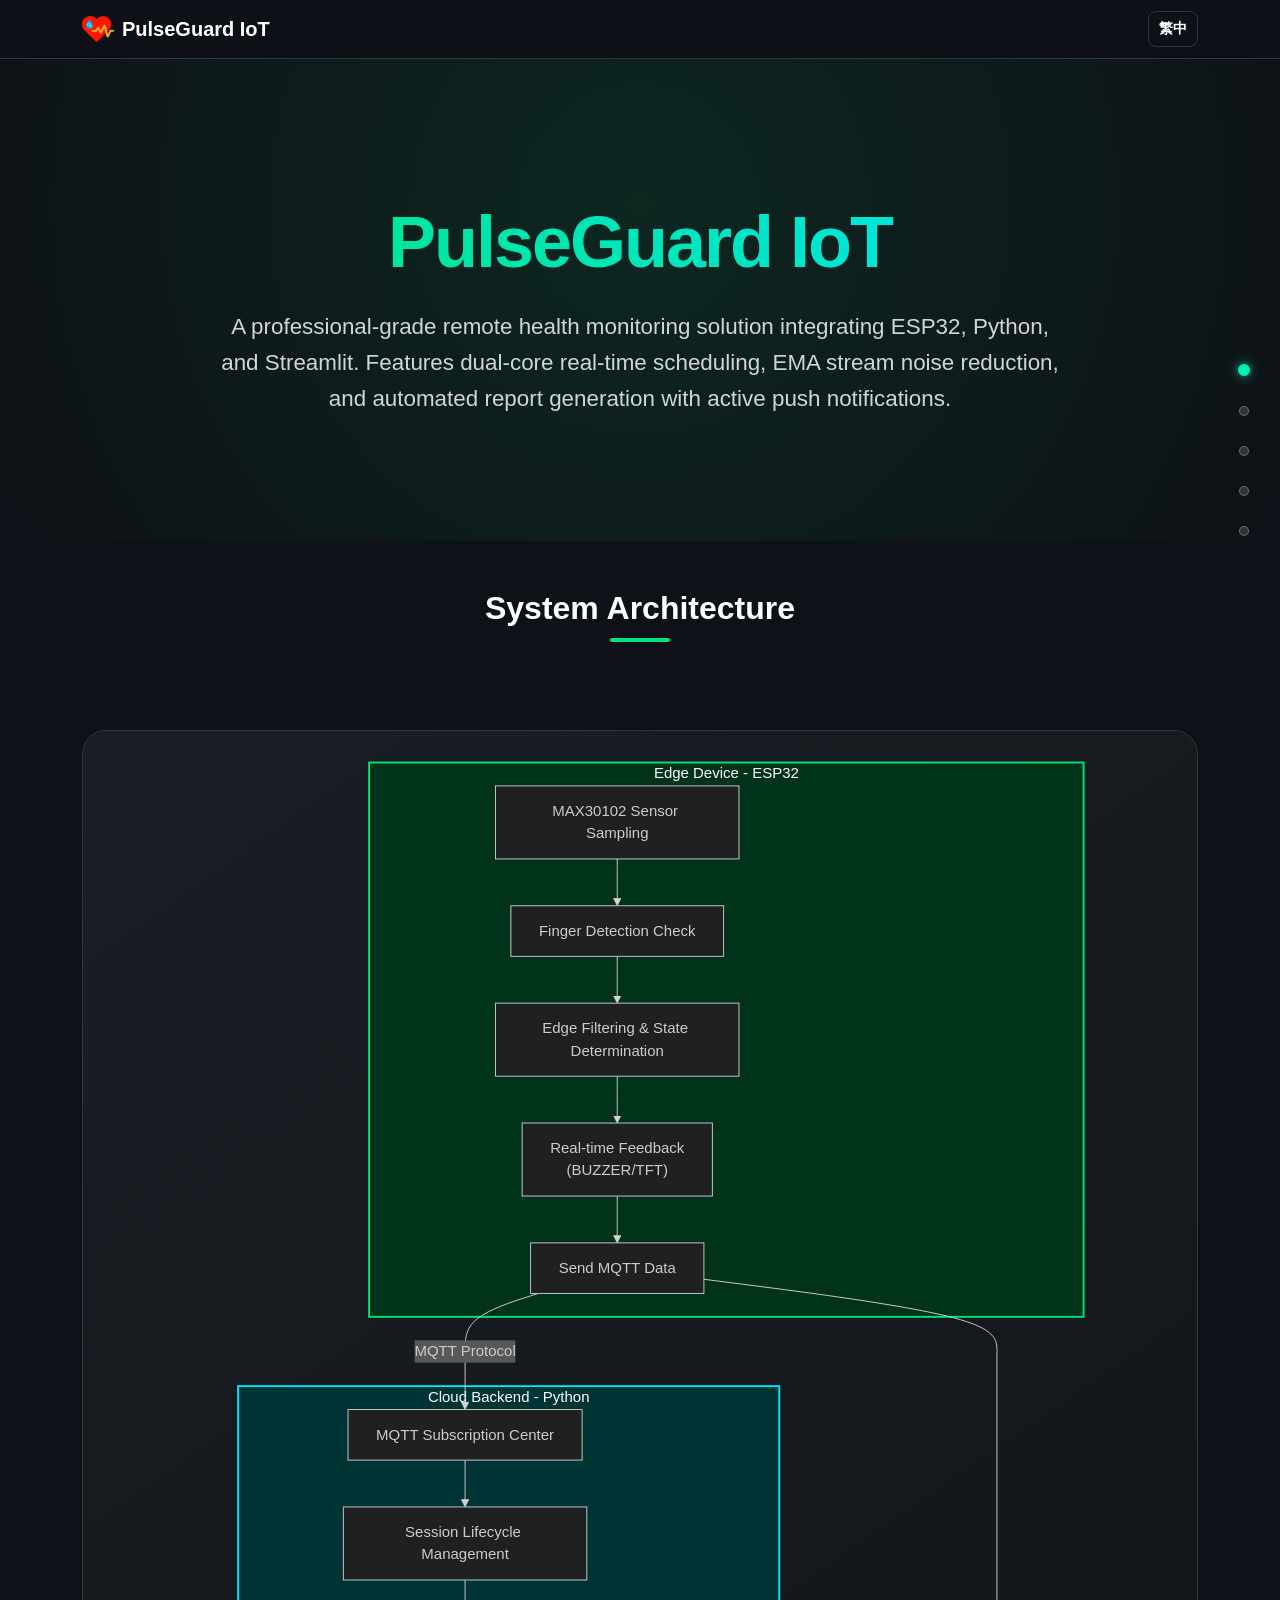
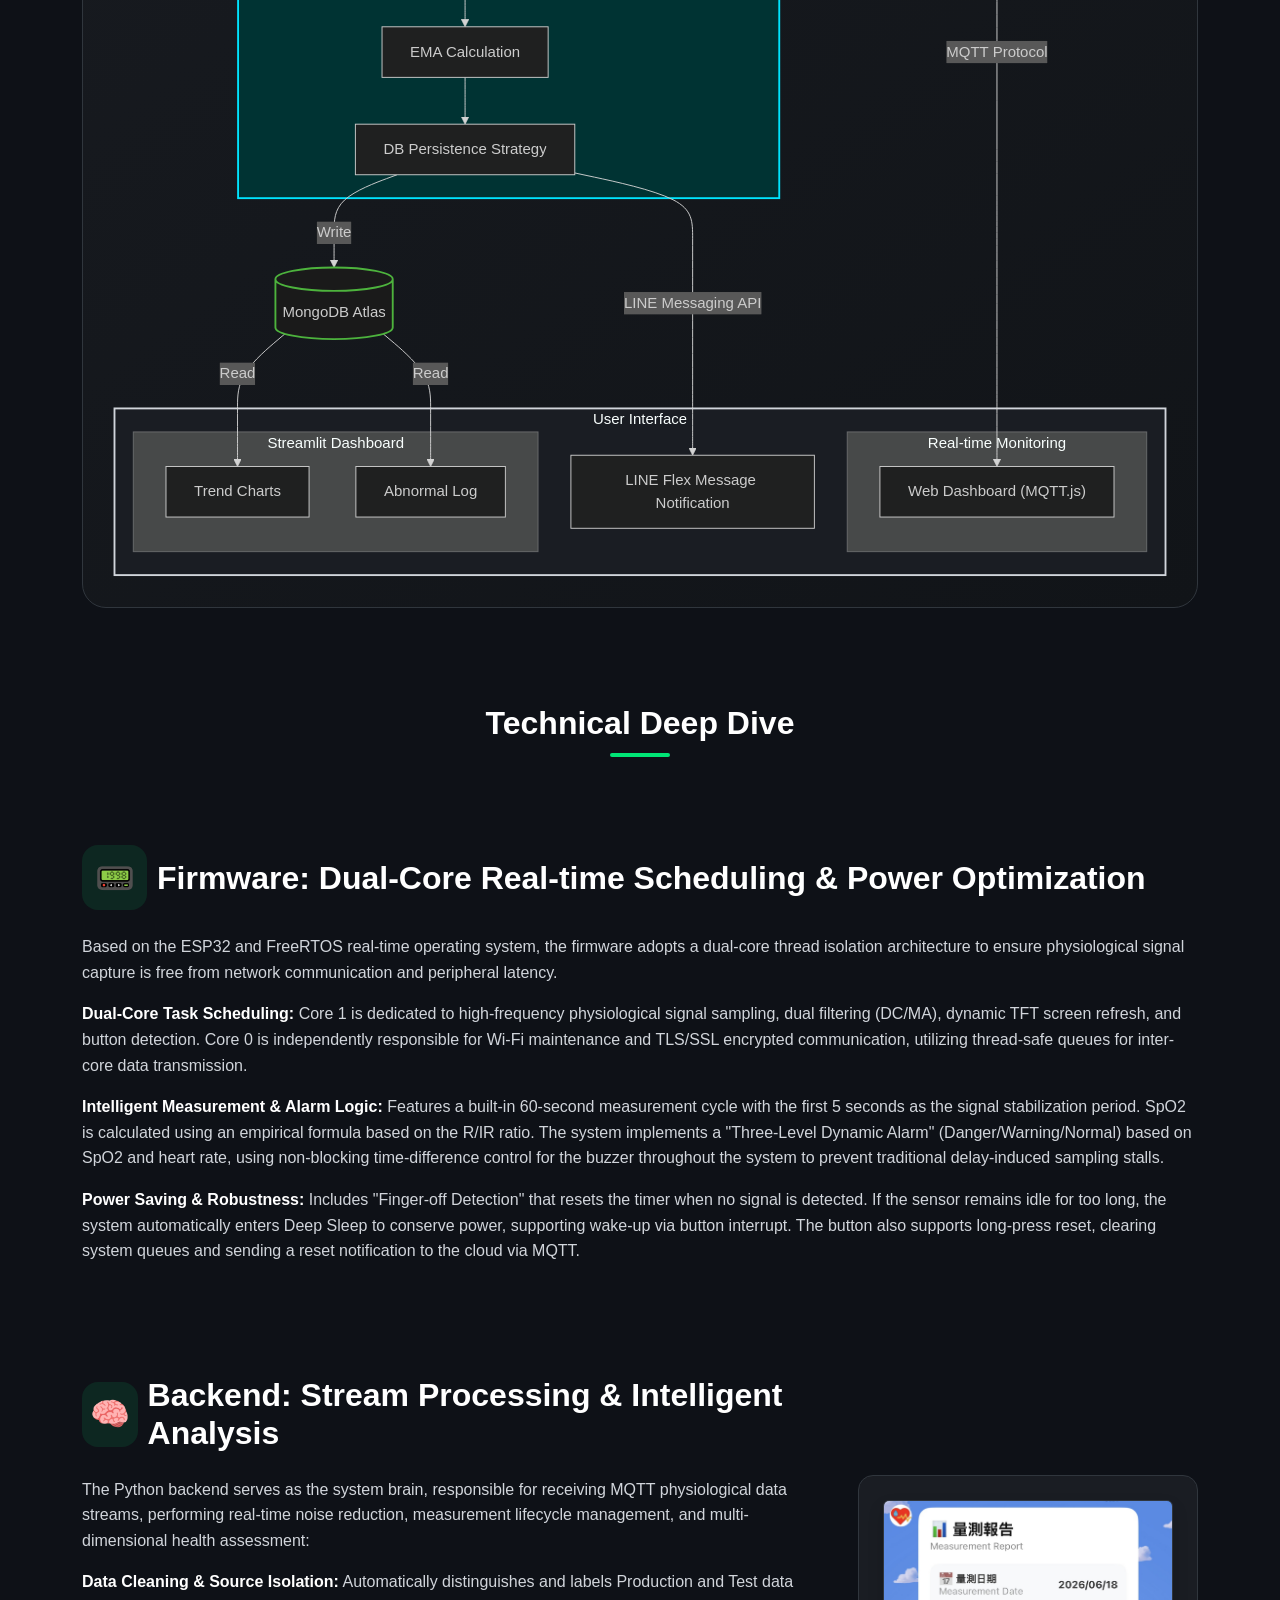
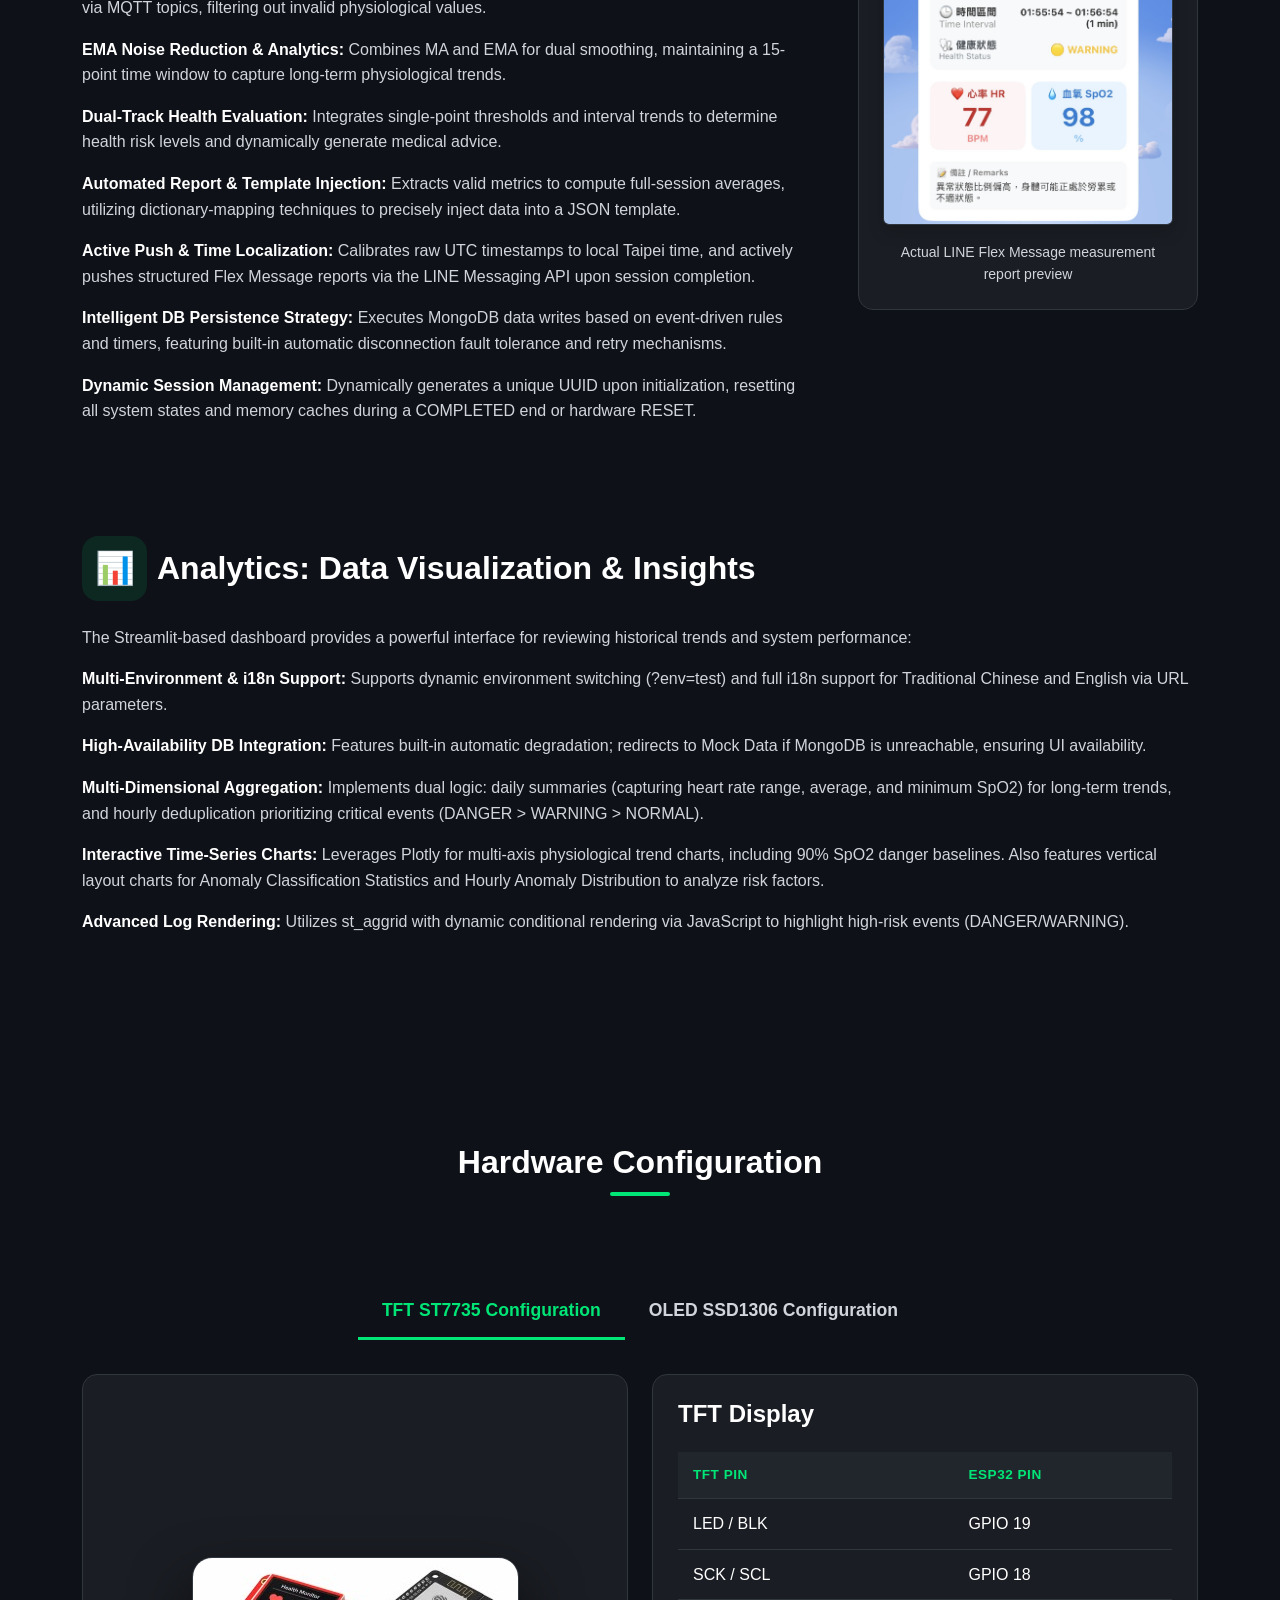
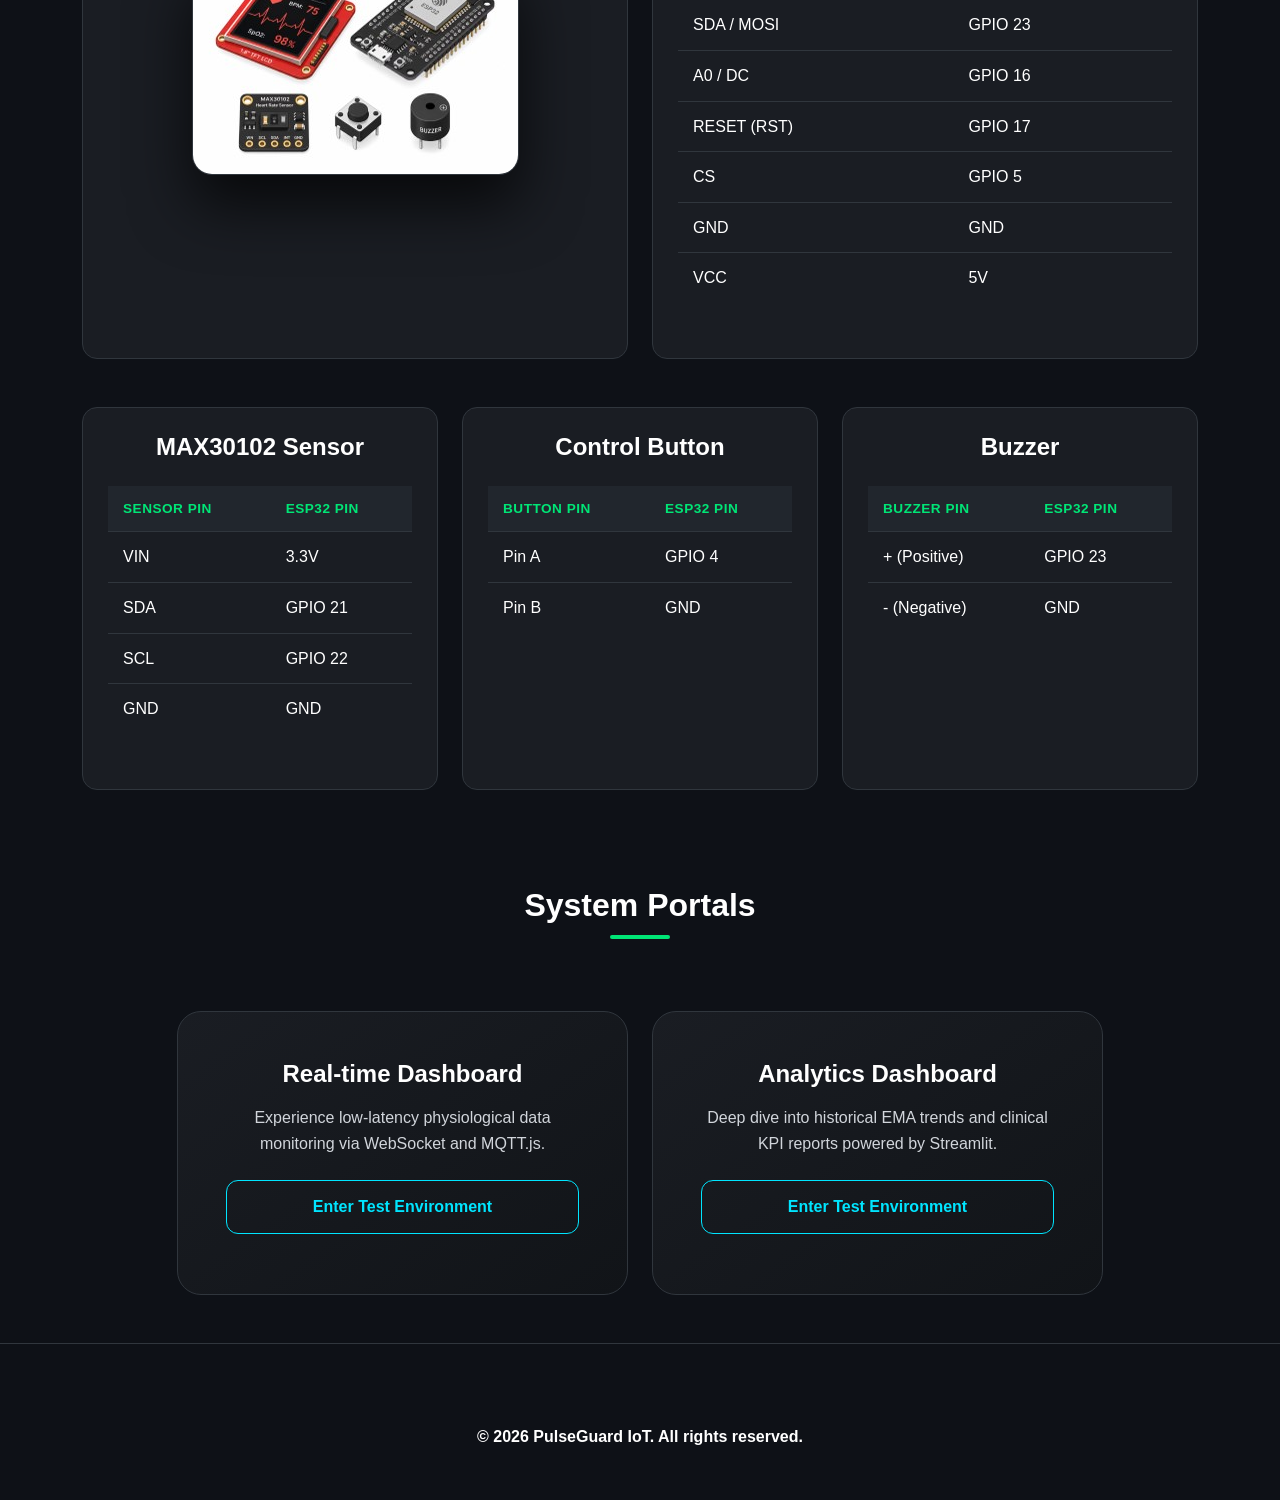
==== commit 1415e228: "Reconfigure ESP32 firmware pins & fix 7-segment mirroring display - Reconfigured MAX30102 sensor, bu" ====
--- a/docs/index.html
+++ b/docs/index.html
@@ -351,7 +351,7 @@
                                         </tr>
                                     </thead>
                                     <tbody>
-                                        <tr><td data-i18n="hardware.button.pin_a"></td><td>GPIO 15</td></tr>
+                                        <tr><td data-i18n="hardware.button.pin_a"></td><td>GPIO 4</td></tr>
                                         <tr><td data-i18n="hardware.button.pin_b"></td><td>GND</td></tr>
                                     </tbody>
                                 </table>
@@ -369,7 +369,7 @@
                                         </tr>
                                     </thead>
                                     <tbody>
-                                        <tr><td data-i18n="hardware.buzzer.positive"></td><td>GPIO 4</td></tr>
+                                        <tr><td data-i18n="hardware.buzzer.positive"></td><td>GPIO 23</td></tr>
                                         <tr><td data-i18n="hardware.buzzer.negative"></td><td>GND</td></tr>
                                     </tbody>
                                 </table>
@@ -440,7 +440,7 @@
                                         </tr>
                                     </thead>
                                     <tbody>
-                                        <tr><td>SEG A</td><td>GPIO 23</td></tr>
+                                        <tr><td>SEG A</td><td>GPIO 15</td></tr>
                                         <tr><td>SEG B</td><td>GPIO 14</td></tr>
                                         <tr><td>SEG C</td><td>GPIO 33</td></tr>
                                         <tr><td>SEG D</td><td>GPIO 26</td></tr>
@@ -467,7 +467,7 @@
                                         </tr>
                                     </thead>
                                     <tbody>
-                                        <tr><td data-i18n="hardware.button.pin_a"></td><td>GPIO 15</td></tr>
+                                        <tr><td data-i18n="hardware.button.pin_a"></td><td>GPIO 4</td></tr>
                                         <tr><td data-i18n="hardware.button.pin_b"></td><td>GND</td></tr>
                                     </tbody>
                                 </table>
@@ -485,7 +485,7 @@
                                         </tr>
                                     </thead>
                                     <tbody>
-                                        <tr><td data-i18n="hardware.buzzer.positive"></td><td>GPIO 4</td></tr>
+                                        <tr><td data-i18n="hardware.buzzer.positive"></td><td>GPIO 23</td></tr>
                                         <tr><td data-i18n="hardware.buzzer.negative"></td><td>GND</td></tr>
                                     </tbody>
                                 </table>
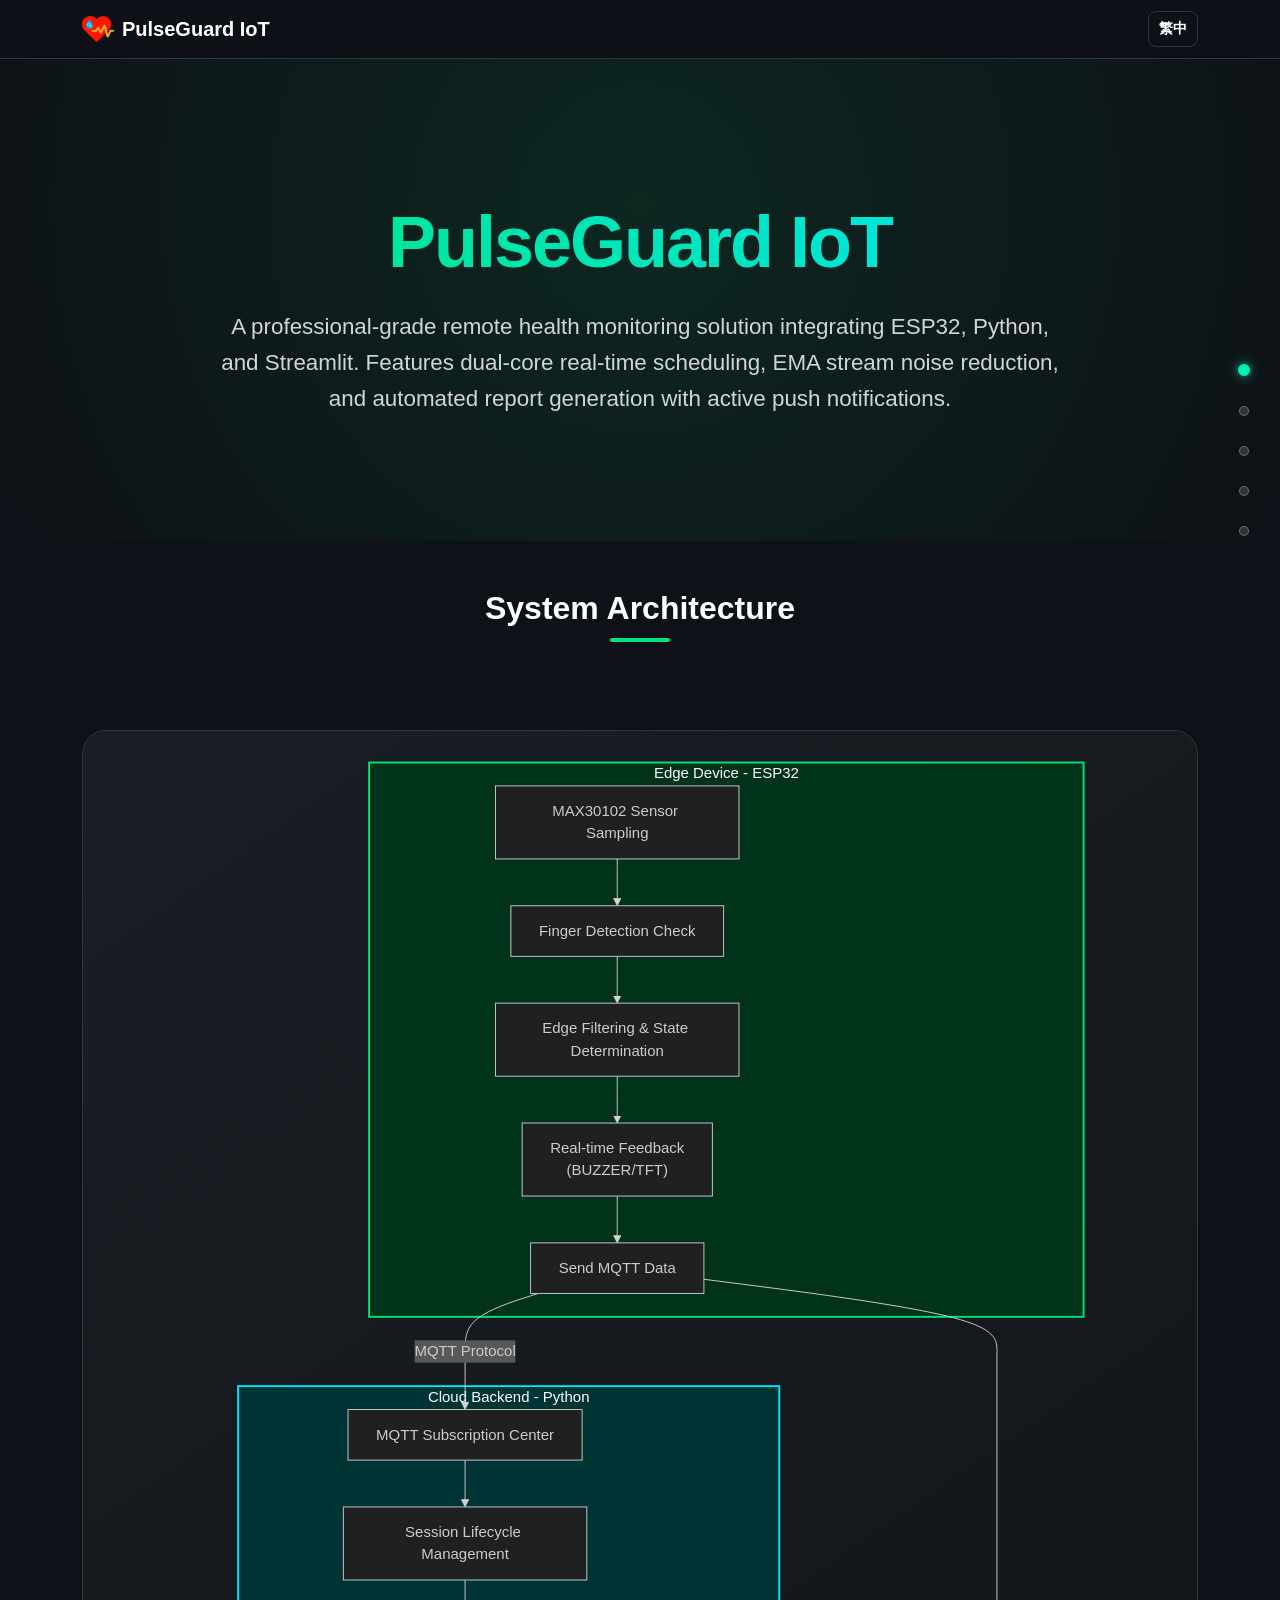
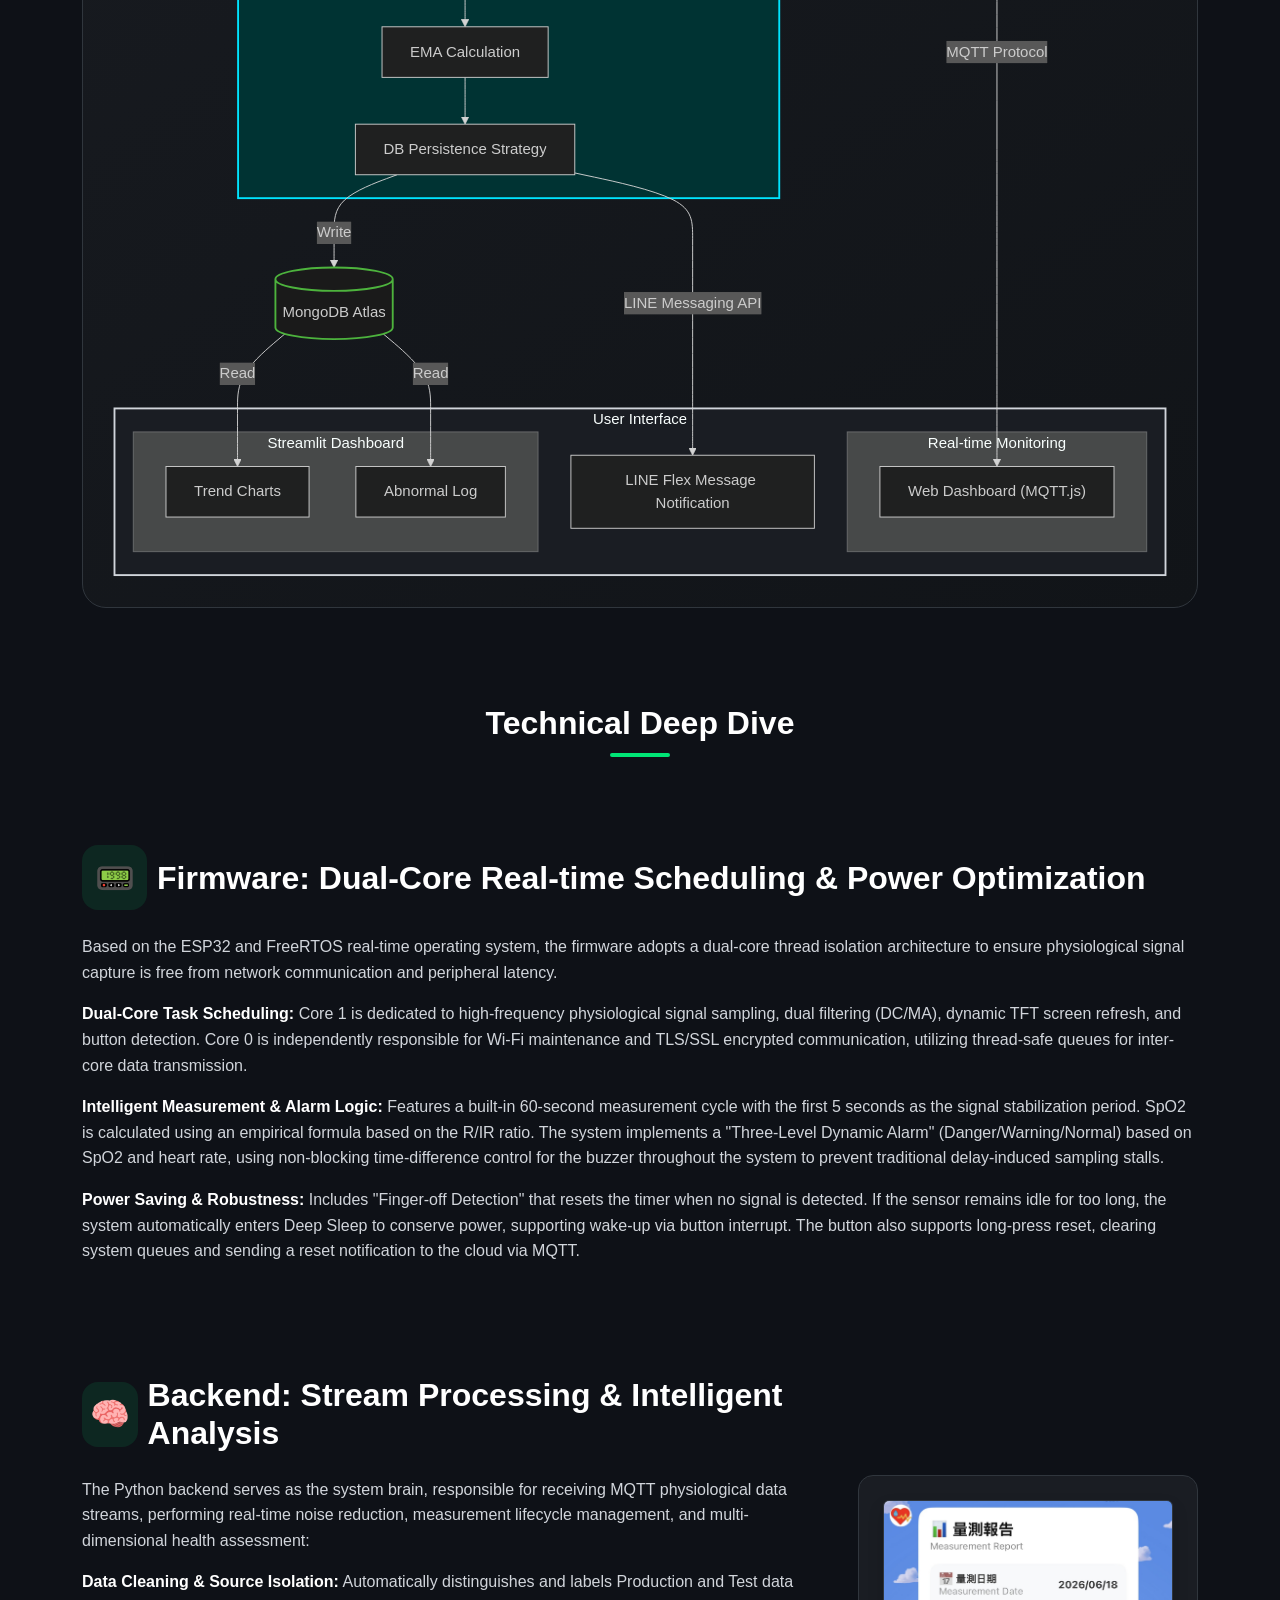
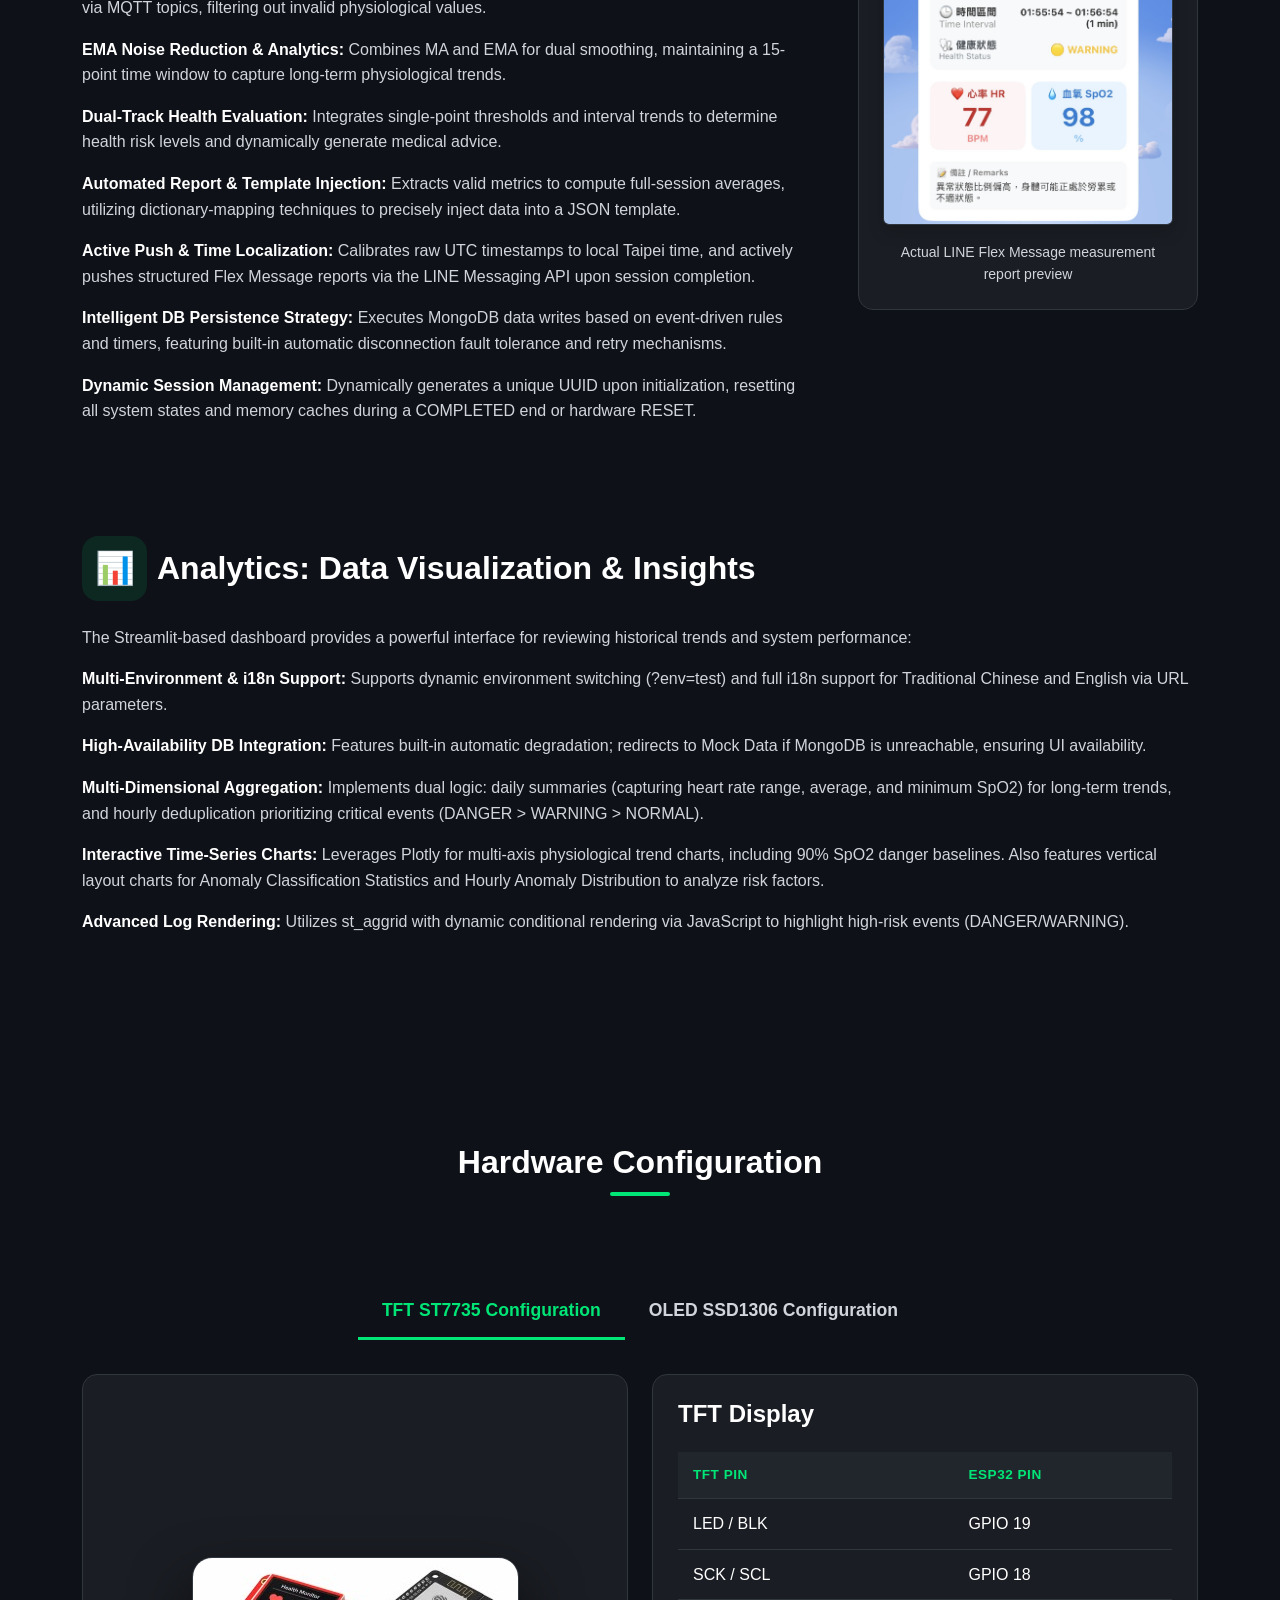
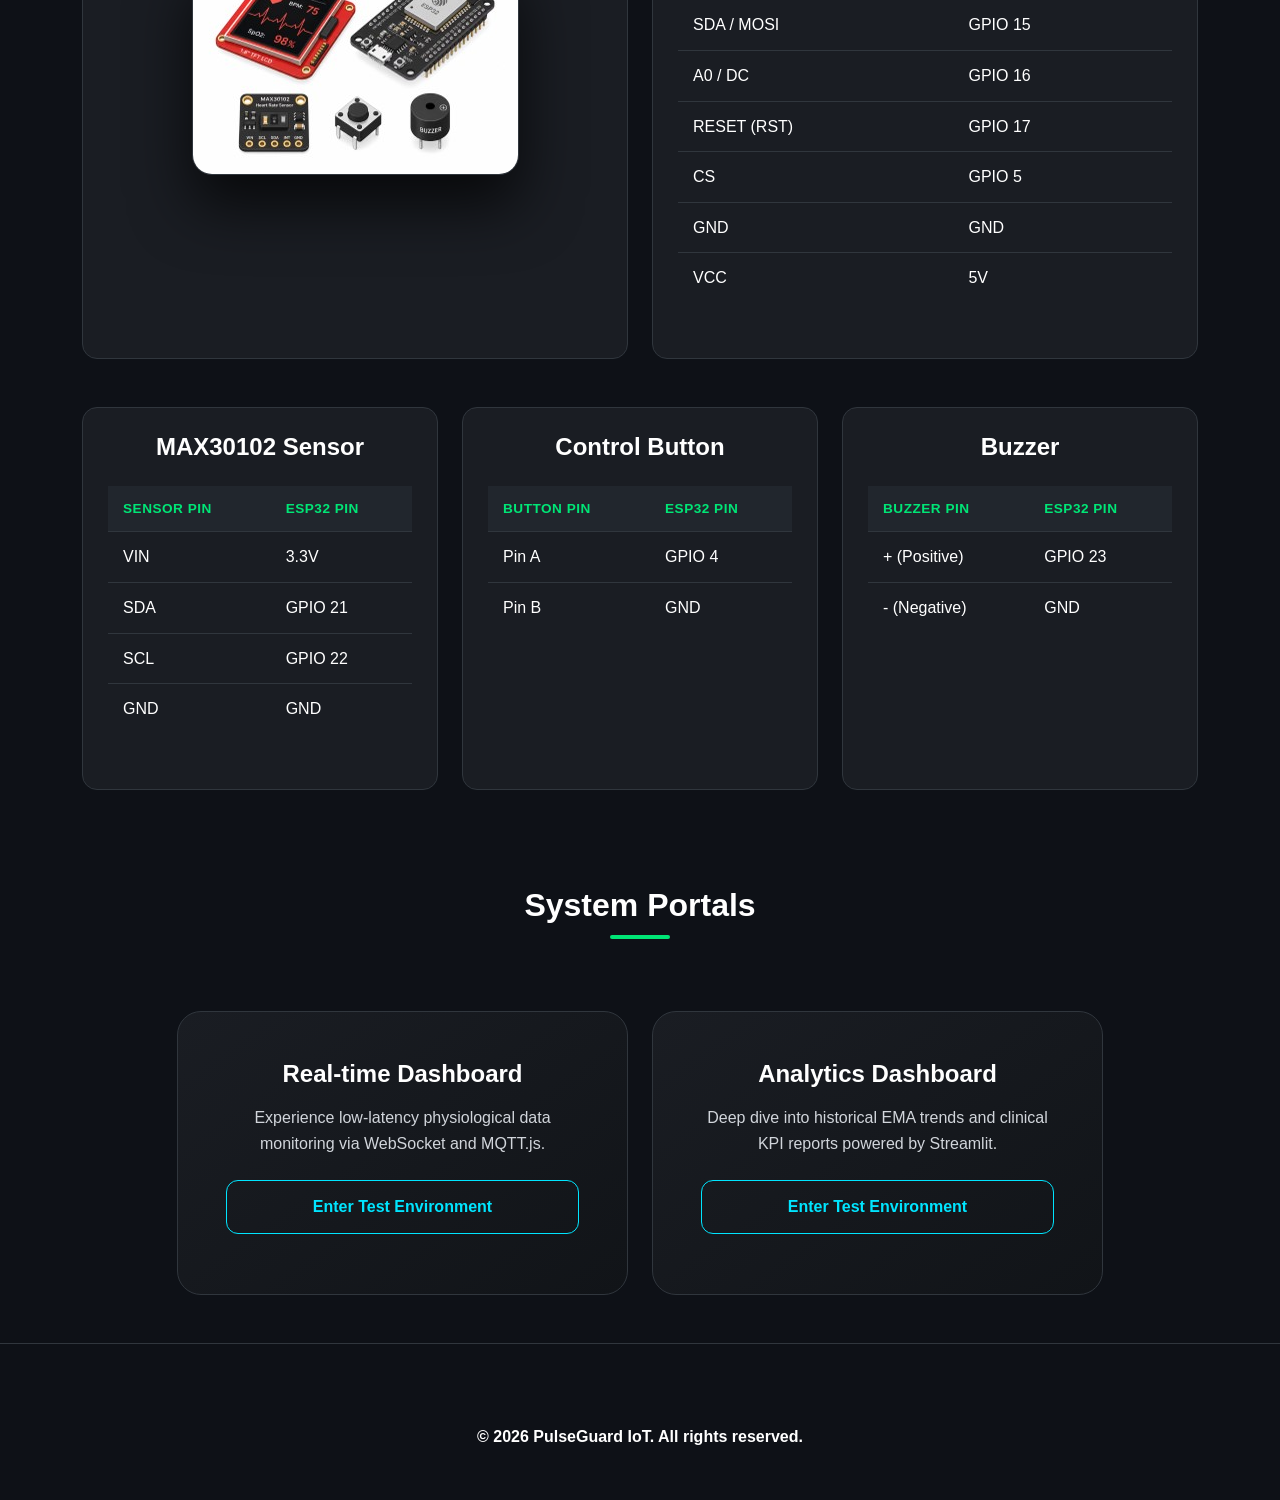
==== commit 37f475aa: "feat(firmware): remap TFT SDA/MOSI to GPIO 15 - Define TFT_MOSI as GPIO 15 and TFT_SCK as GPIO 18 in" ====
--- a/docs/index.html
+++ b/docs/index.html
@@ -306,7 +306,7 @@
                                     <tbody>
                                         <tr><td>LED / BLK</td><td>GPIO 19</td></tr>
                                         <tr><td>SCK / SCL</td><td>GPIO 18</td></tr>
-                                        <tr><td>SDA / MOSI</td><td>GPIO 23</td></tr>
+                                        <tr><td>SDA / MOSI</td><td>GPIO 15</td></tr>
                                         <tr><td>A0 / DC</td><td>GPIO 16</td></tr>
                                         <tr><td>RESET (RST)</td><td>GPIO 17</td></tr>
                                         <tr><td>CS</td><td>GPIO 5</td></tr>
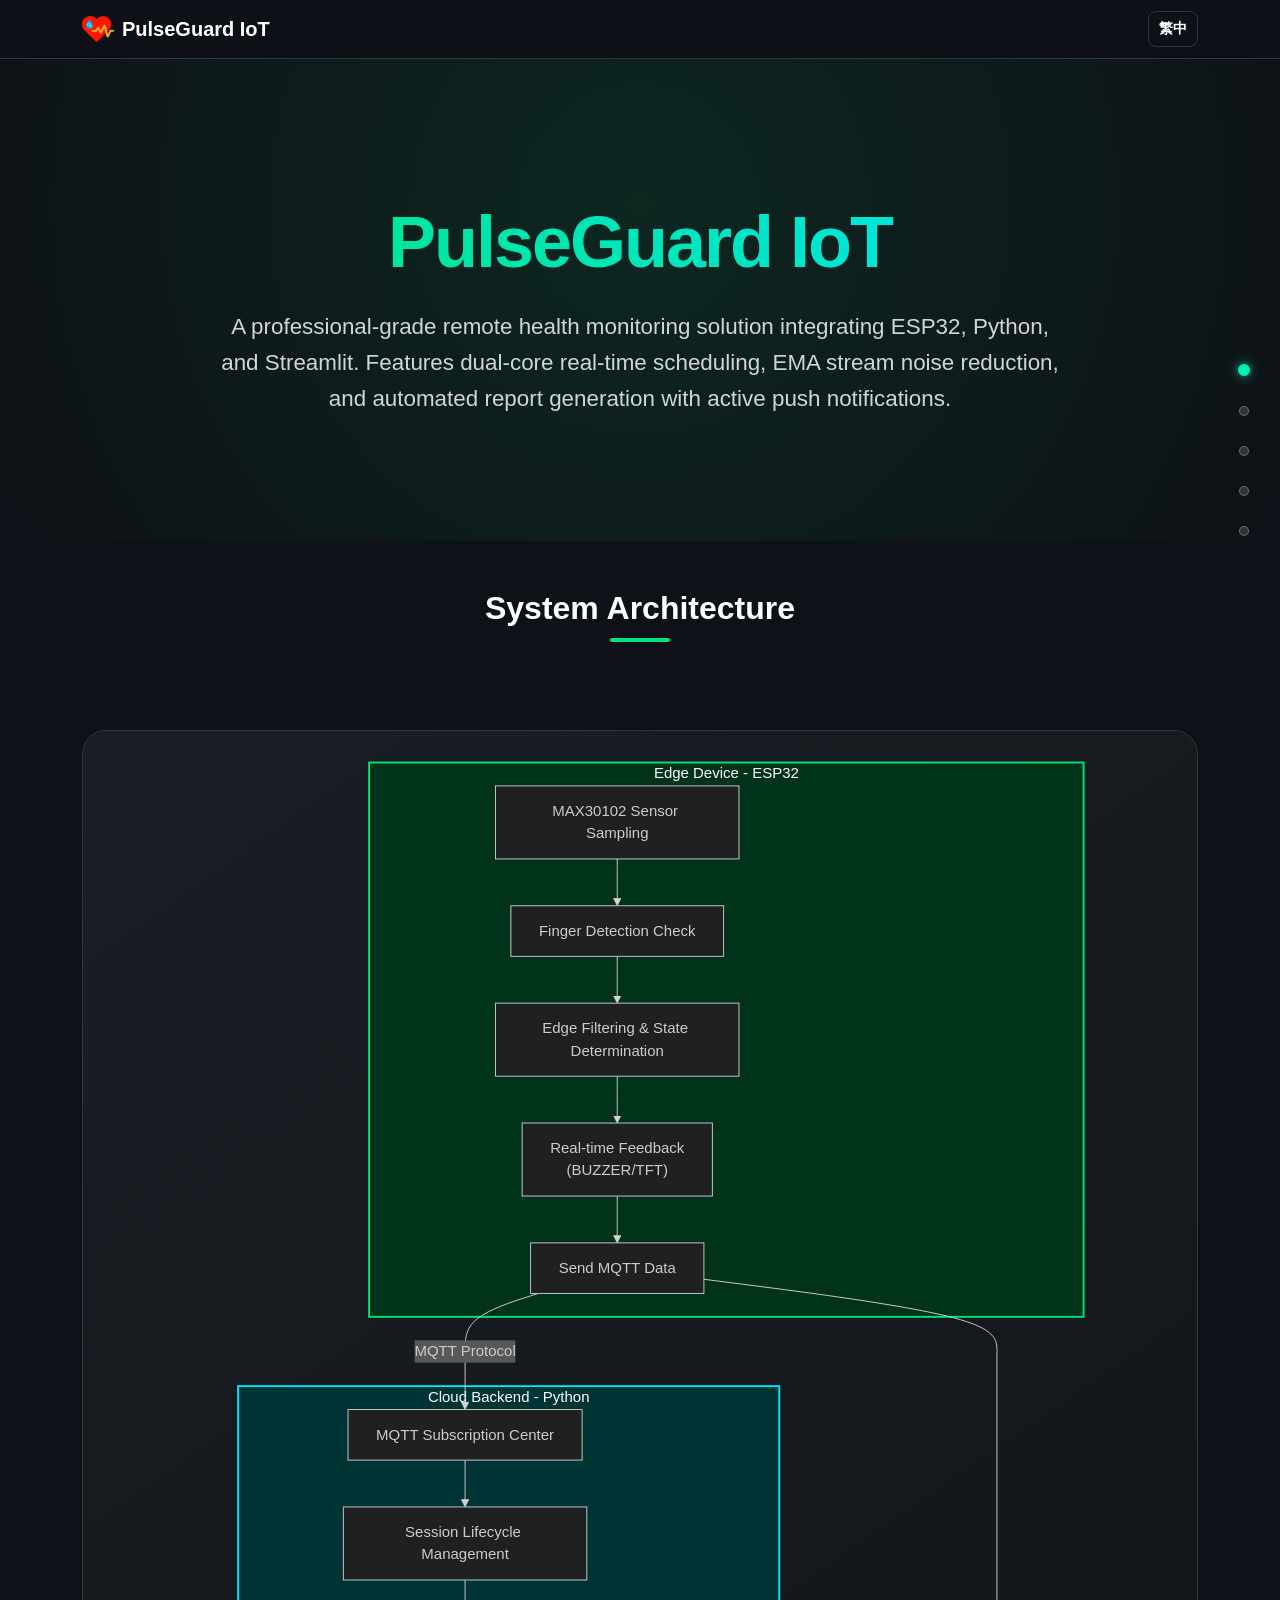
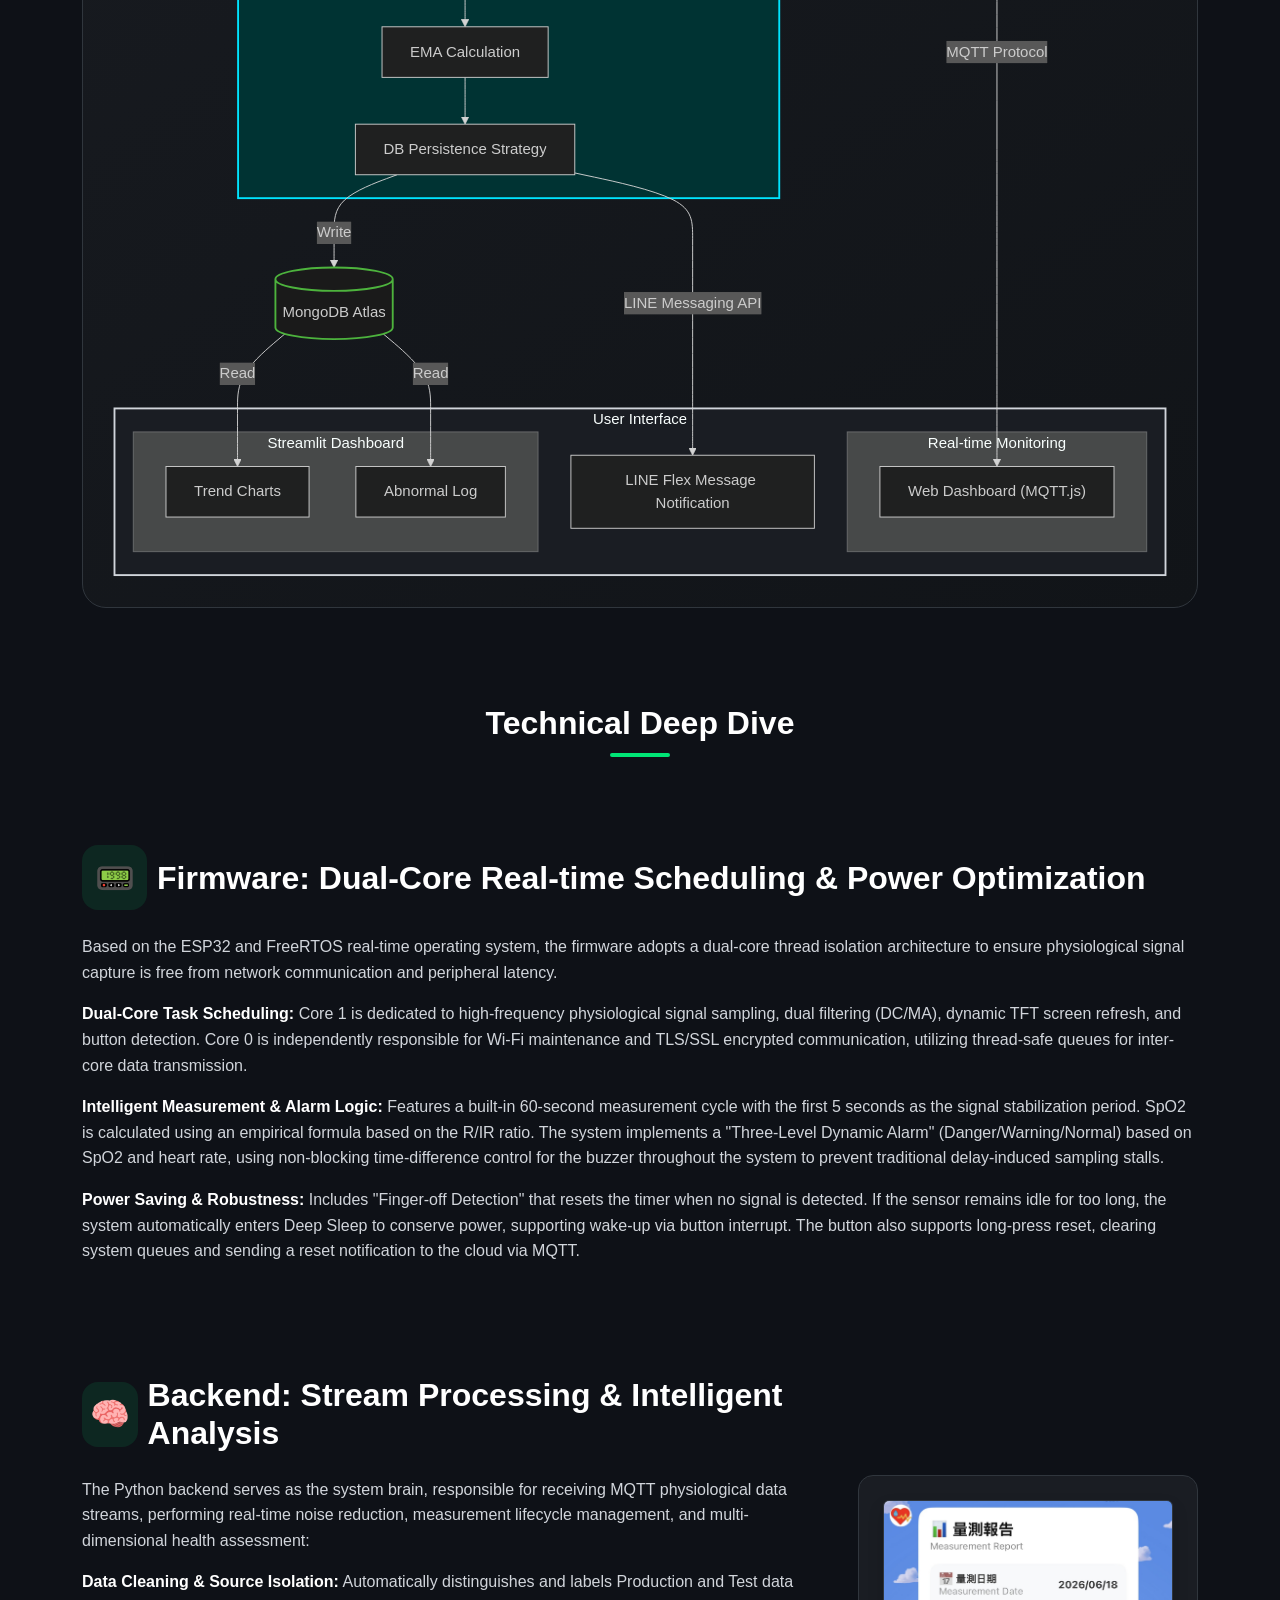
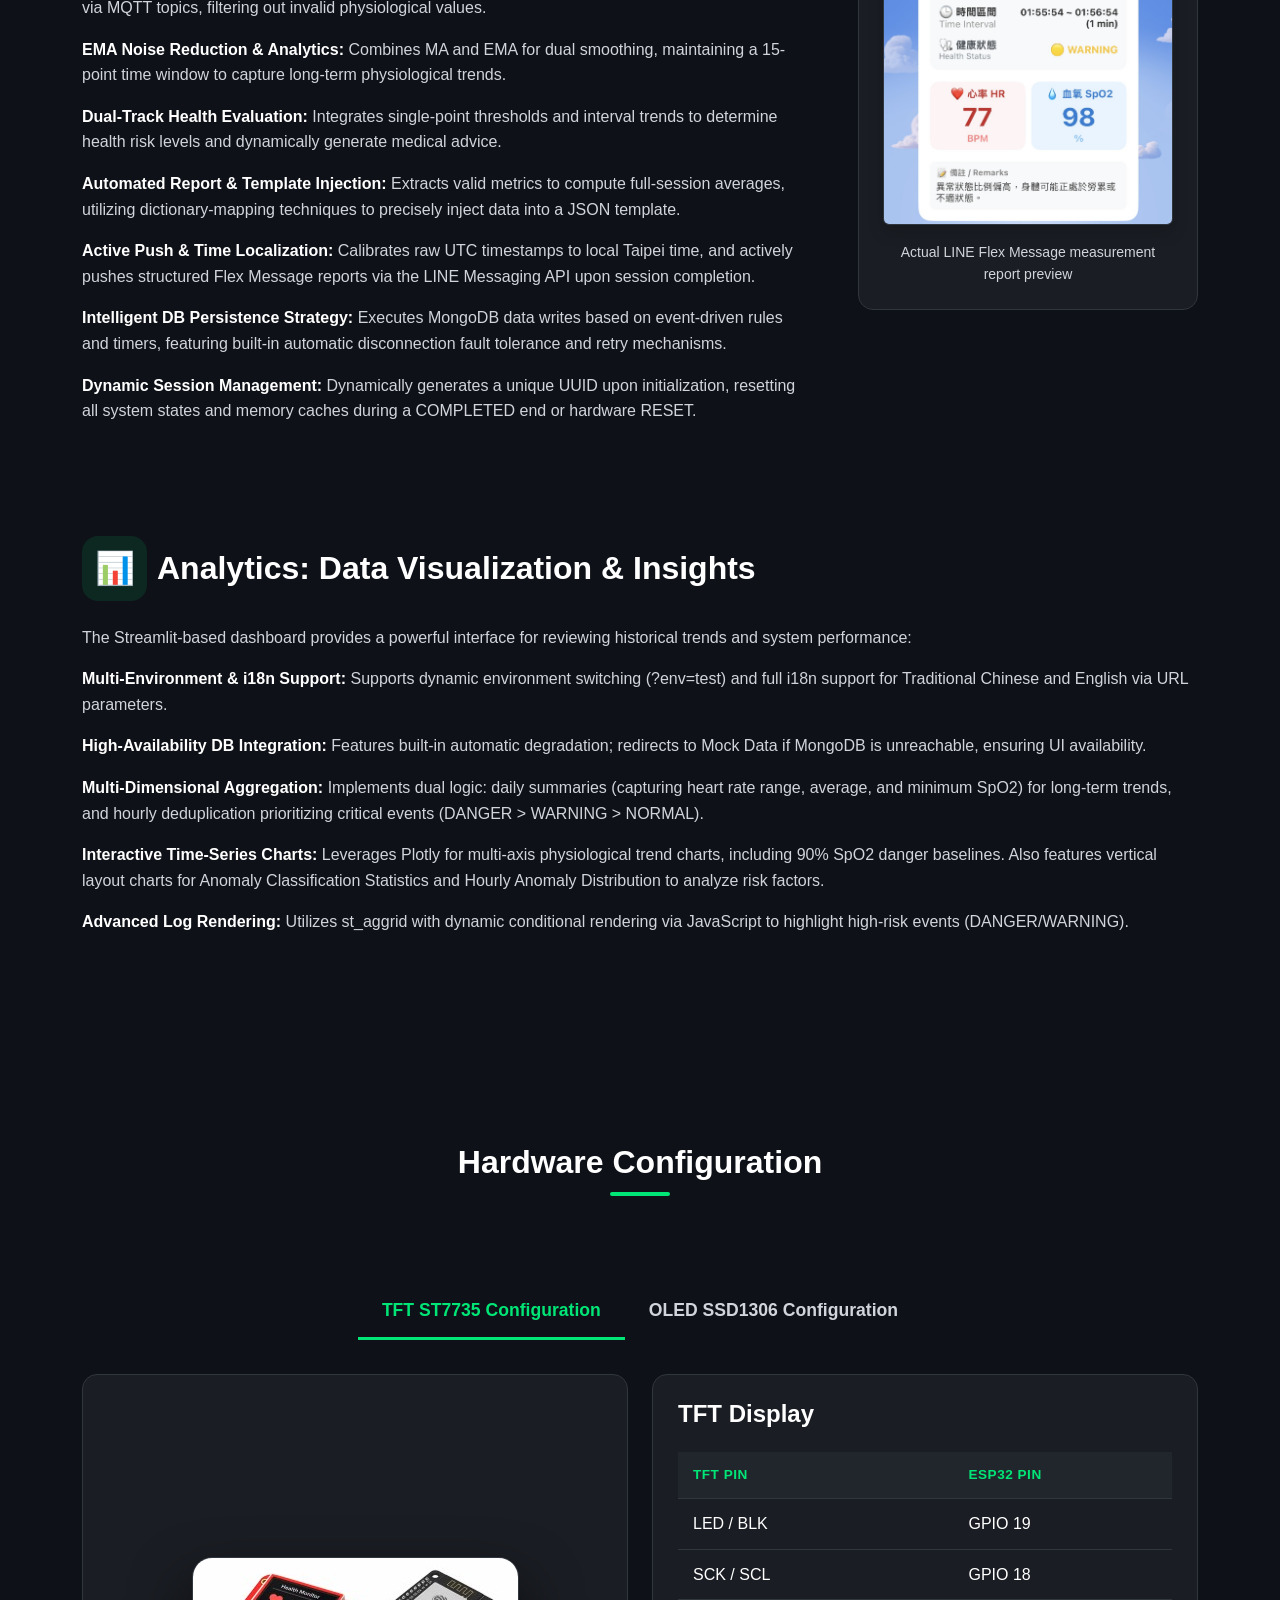
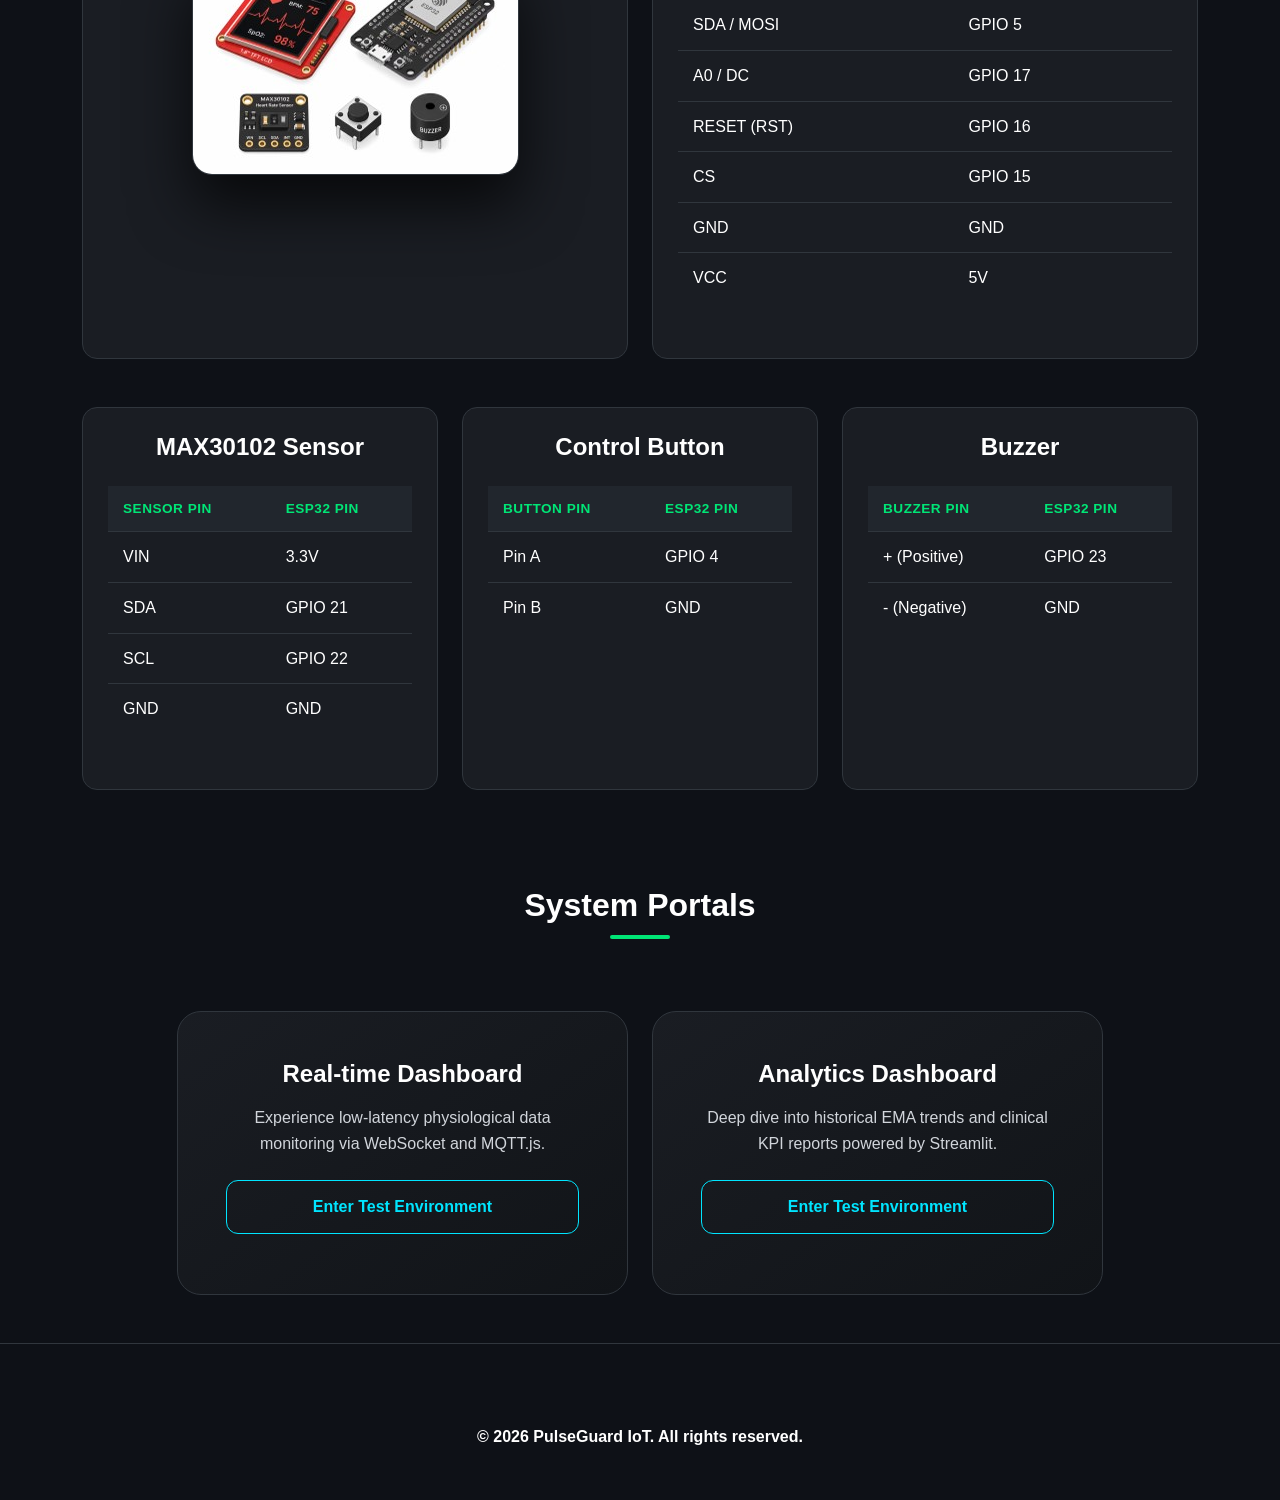
==== commit a2f7af82: "feat(firmware): update TFT pins and O2 layout - Update TFT display pins configuration and order in c" ====
--- a/docs/index.html
+++ b/docs/index.html
@@ -306,10 +306,10 @@
                                     <tbody>
                                         <tr><td>LED / BLK</td><td>GPIO 19</td></tr>
                                         <tr><td>SCK / SCL</td><td>GPIO 18</td></tr>
-                                        <tr><td>SDA / MOSI</td><td>GPIO 15</td></tr>
-                                        <tr><td>A0 / DC</td><td>GPIO 16</td></tr>
-                                        <tr><td>RESET (RST)</td><td>GPIO 17</td></tr>
-                                        <tr><td>CS</td><td>GPIO 5</td></tr>
+                                        <tr><td>SDA / MOSI</td><td>GPIO 5</td></tr>
+                                        <tr><td>A0 / DC</td><td>GPIO 17</td></tr>
+                                        <tr><td>RESET (RST)</td><td>GPIO 16</td></tr>
+                                        <tr><td>CS</td><td>GPIO 15</td></tr>
                                         <tr><td>GND</td><td>GND</td></tr>
                                         <tr><td>VCC</td><td>5V</td></tr>
                                     </tbody>
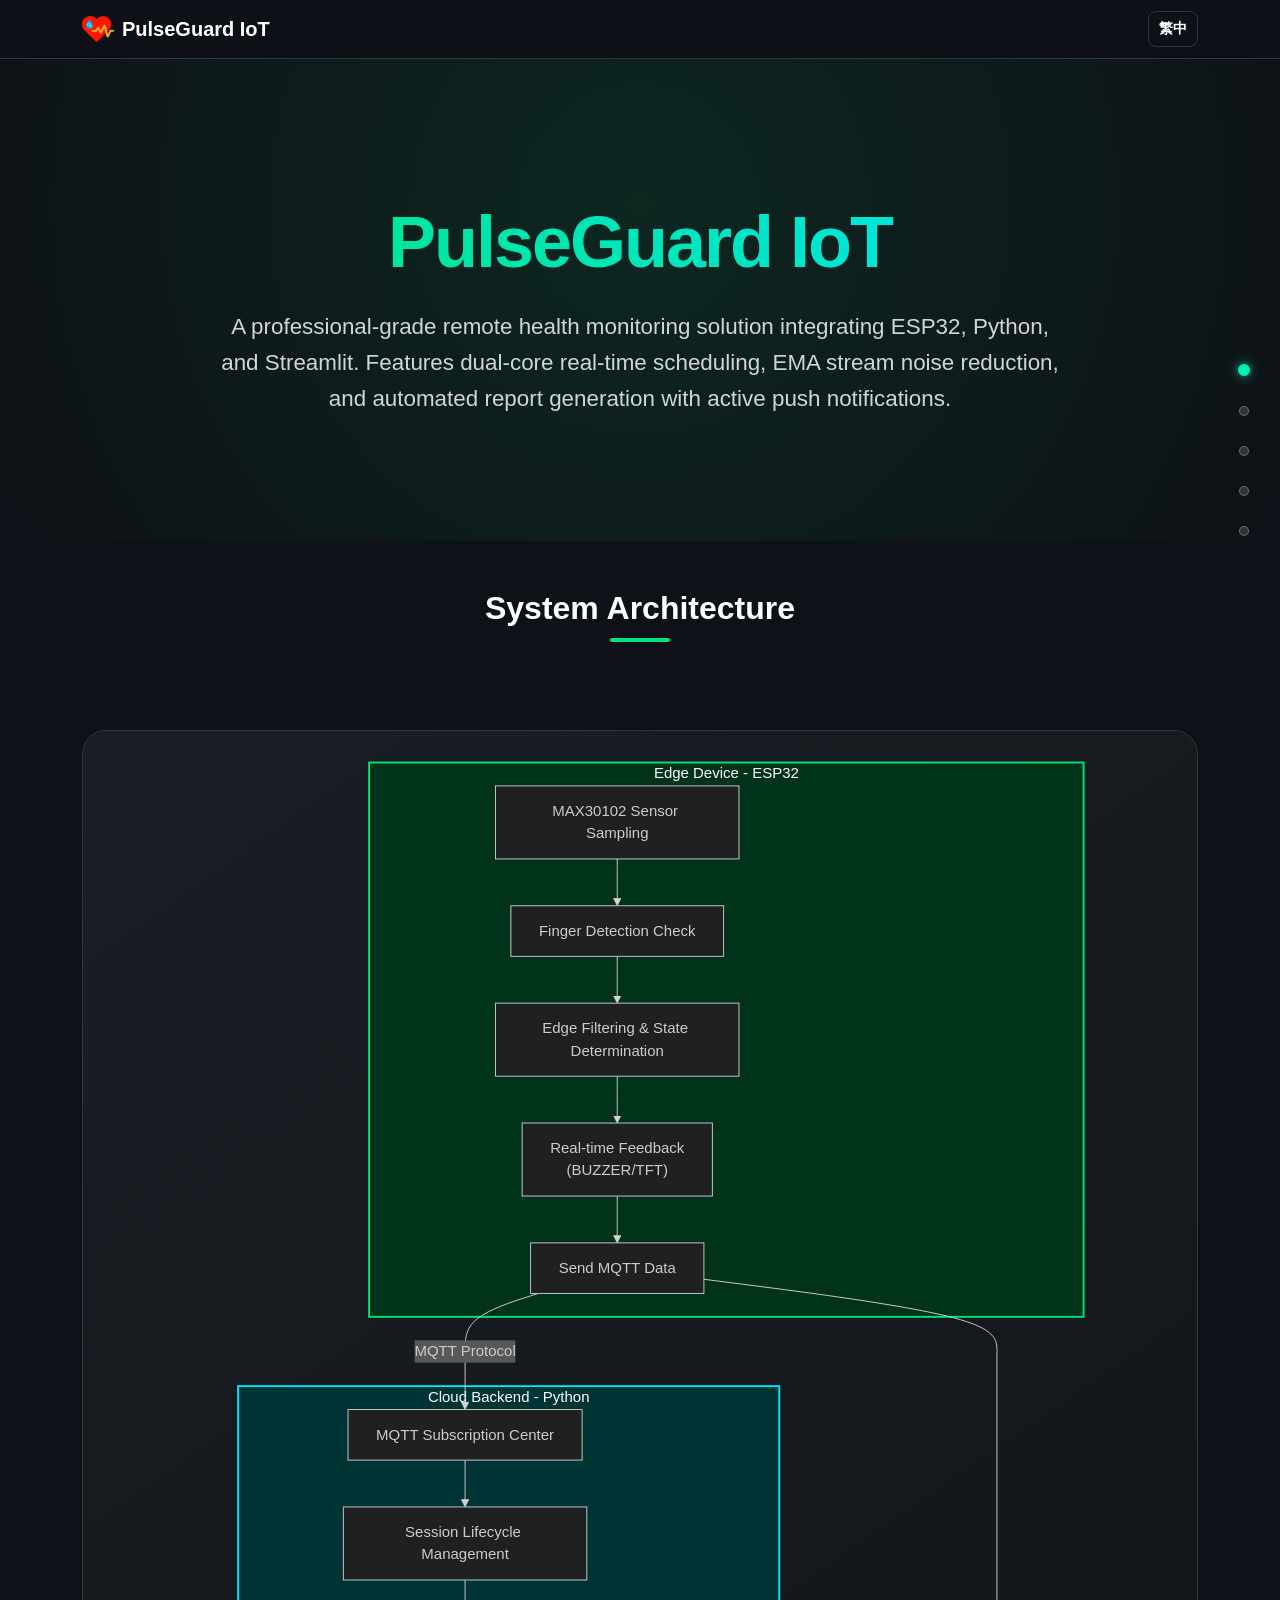
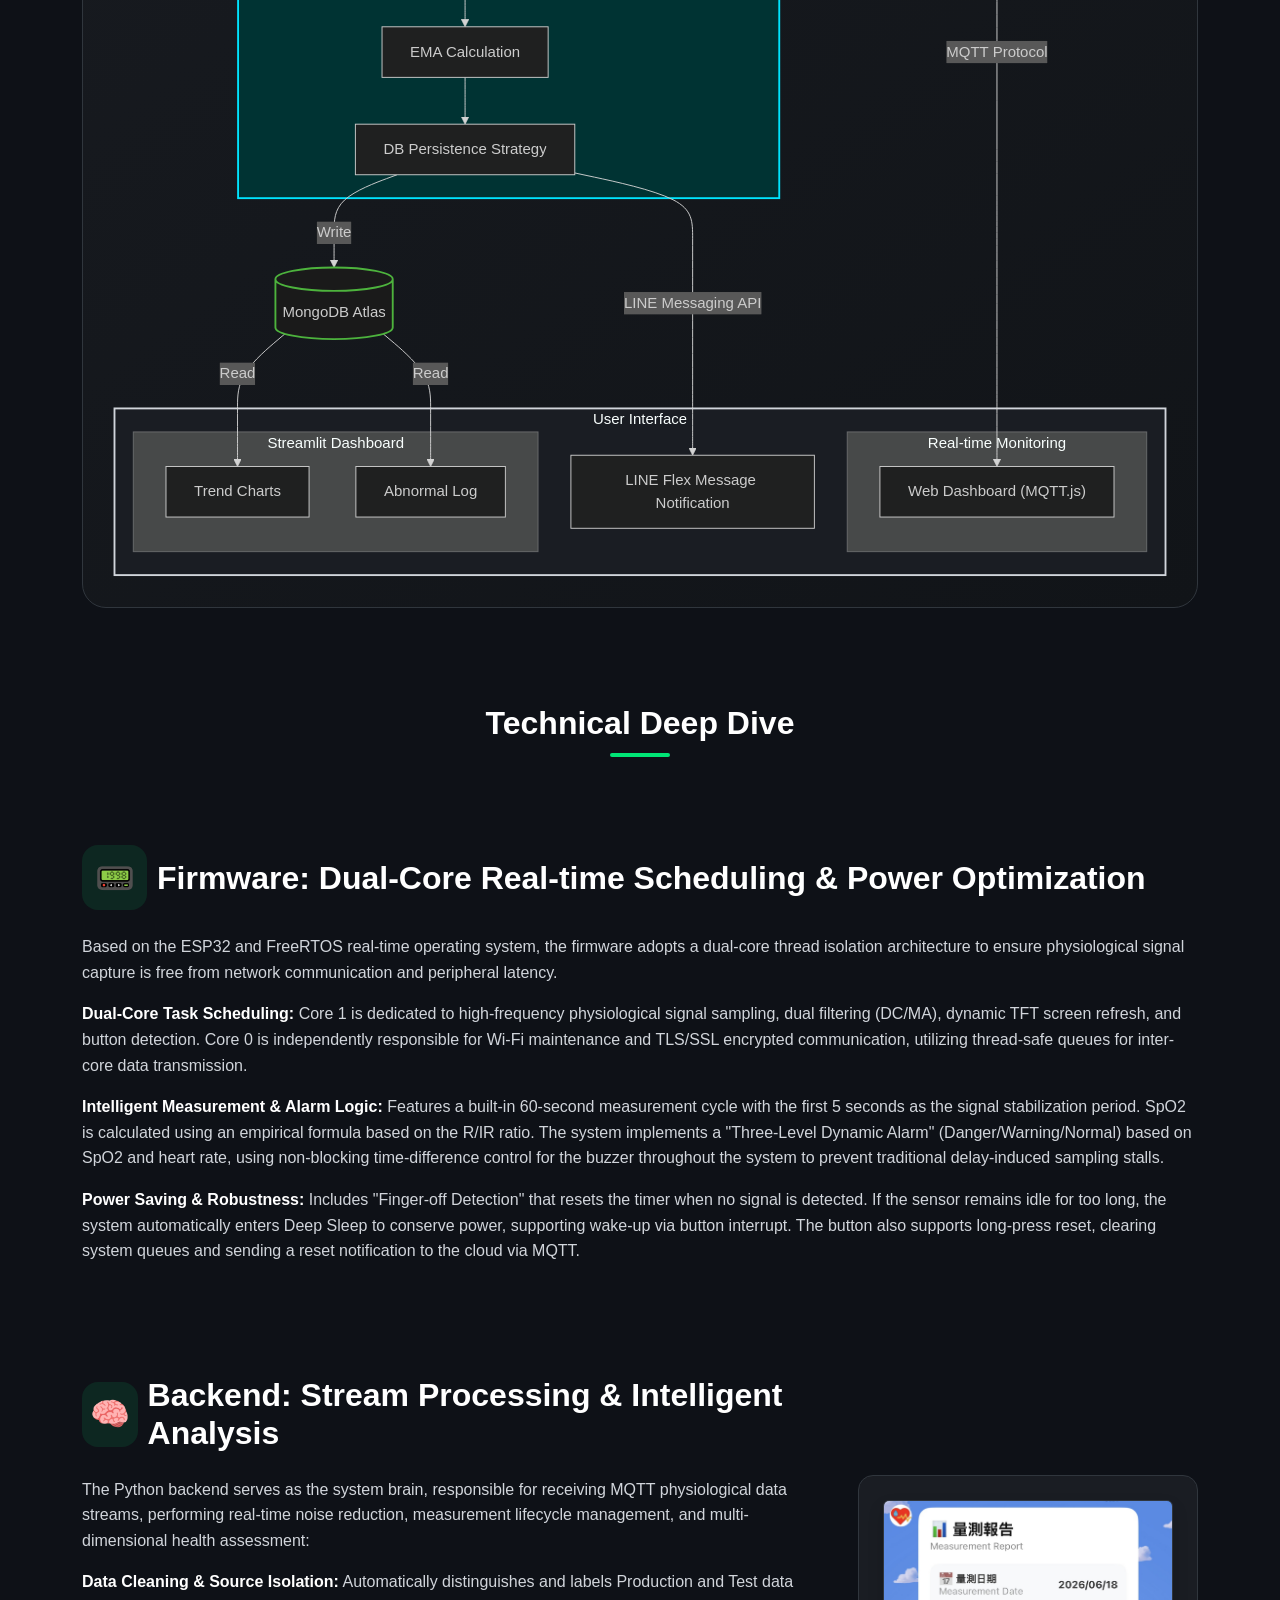
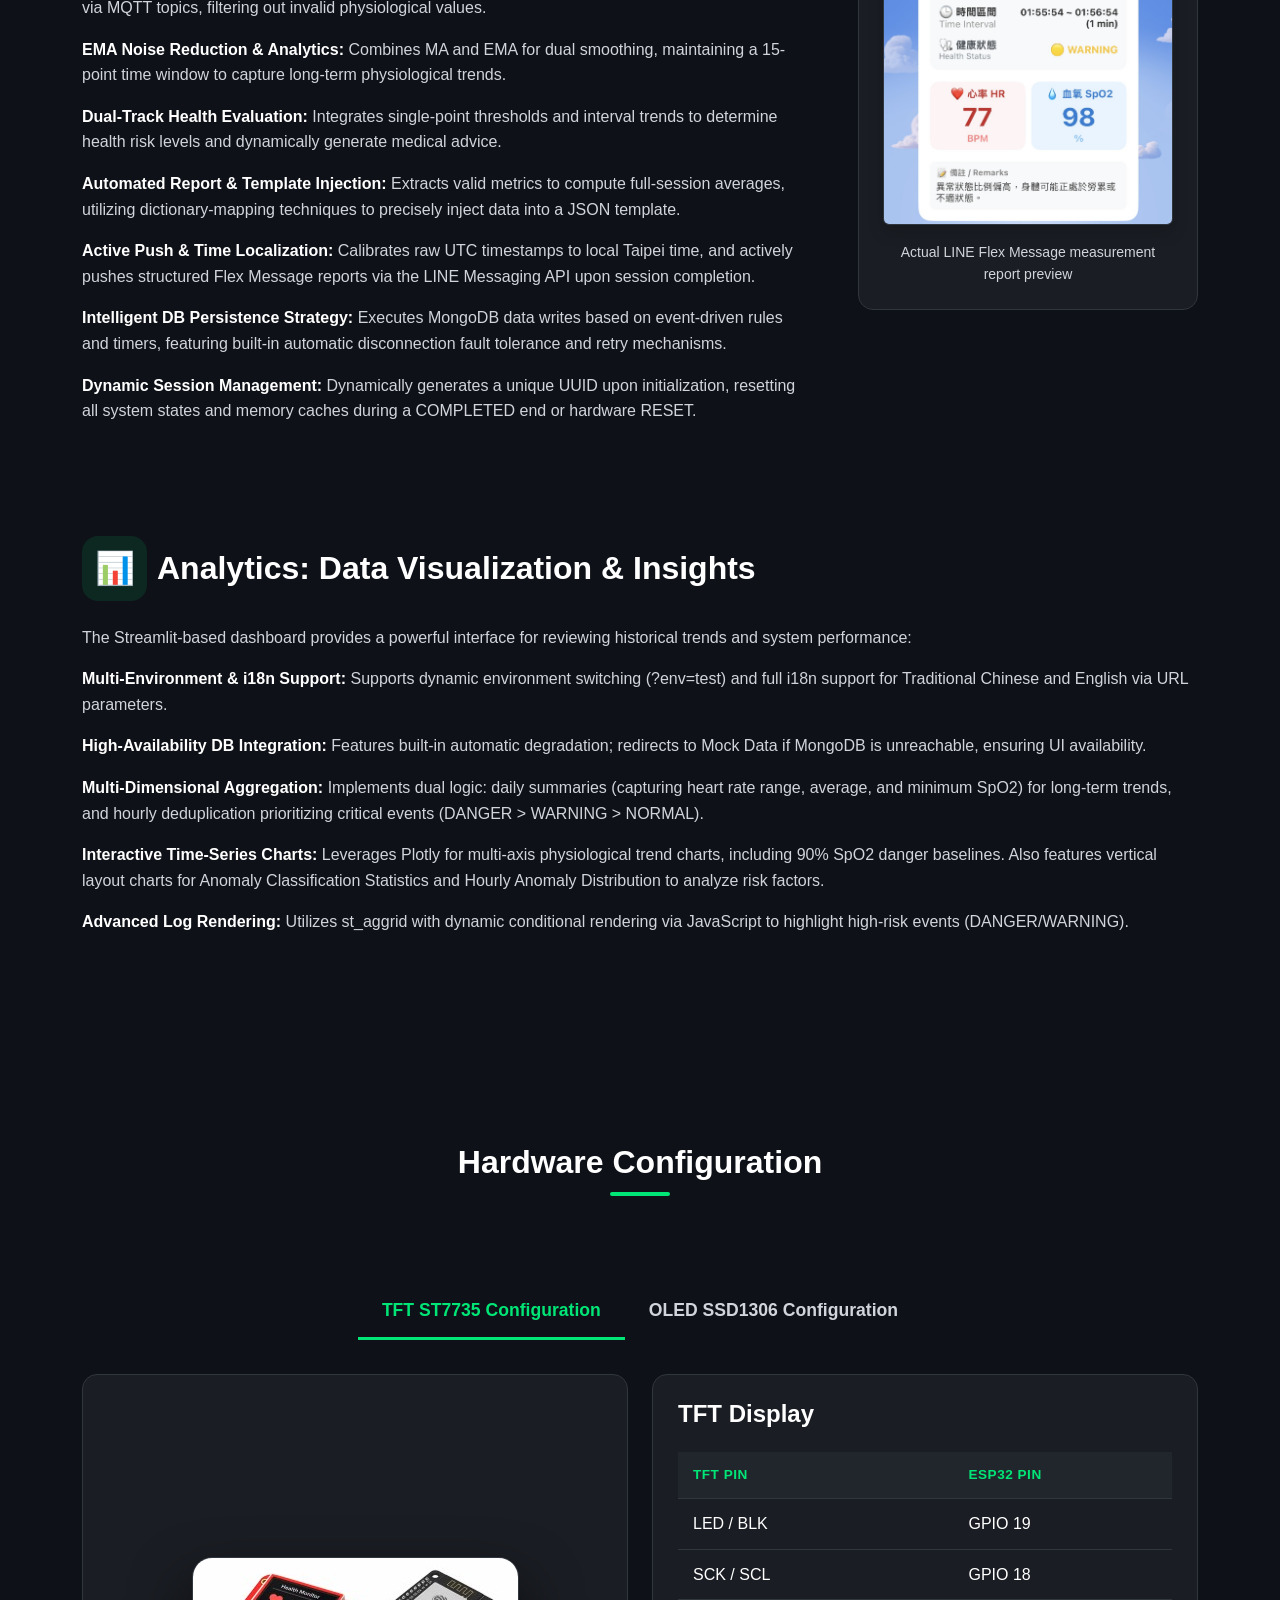
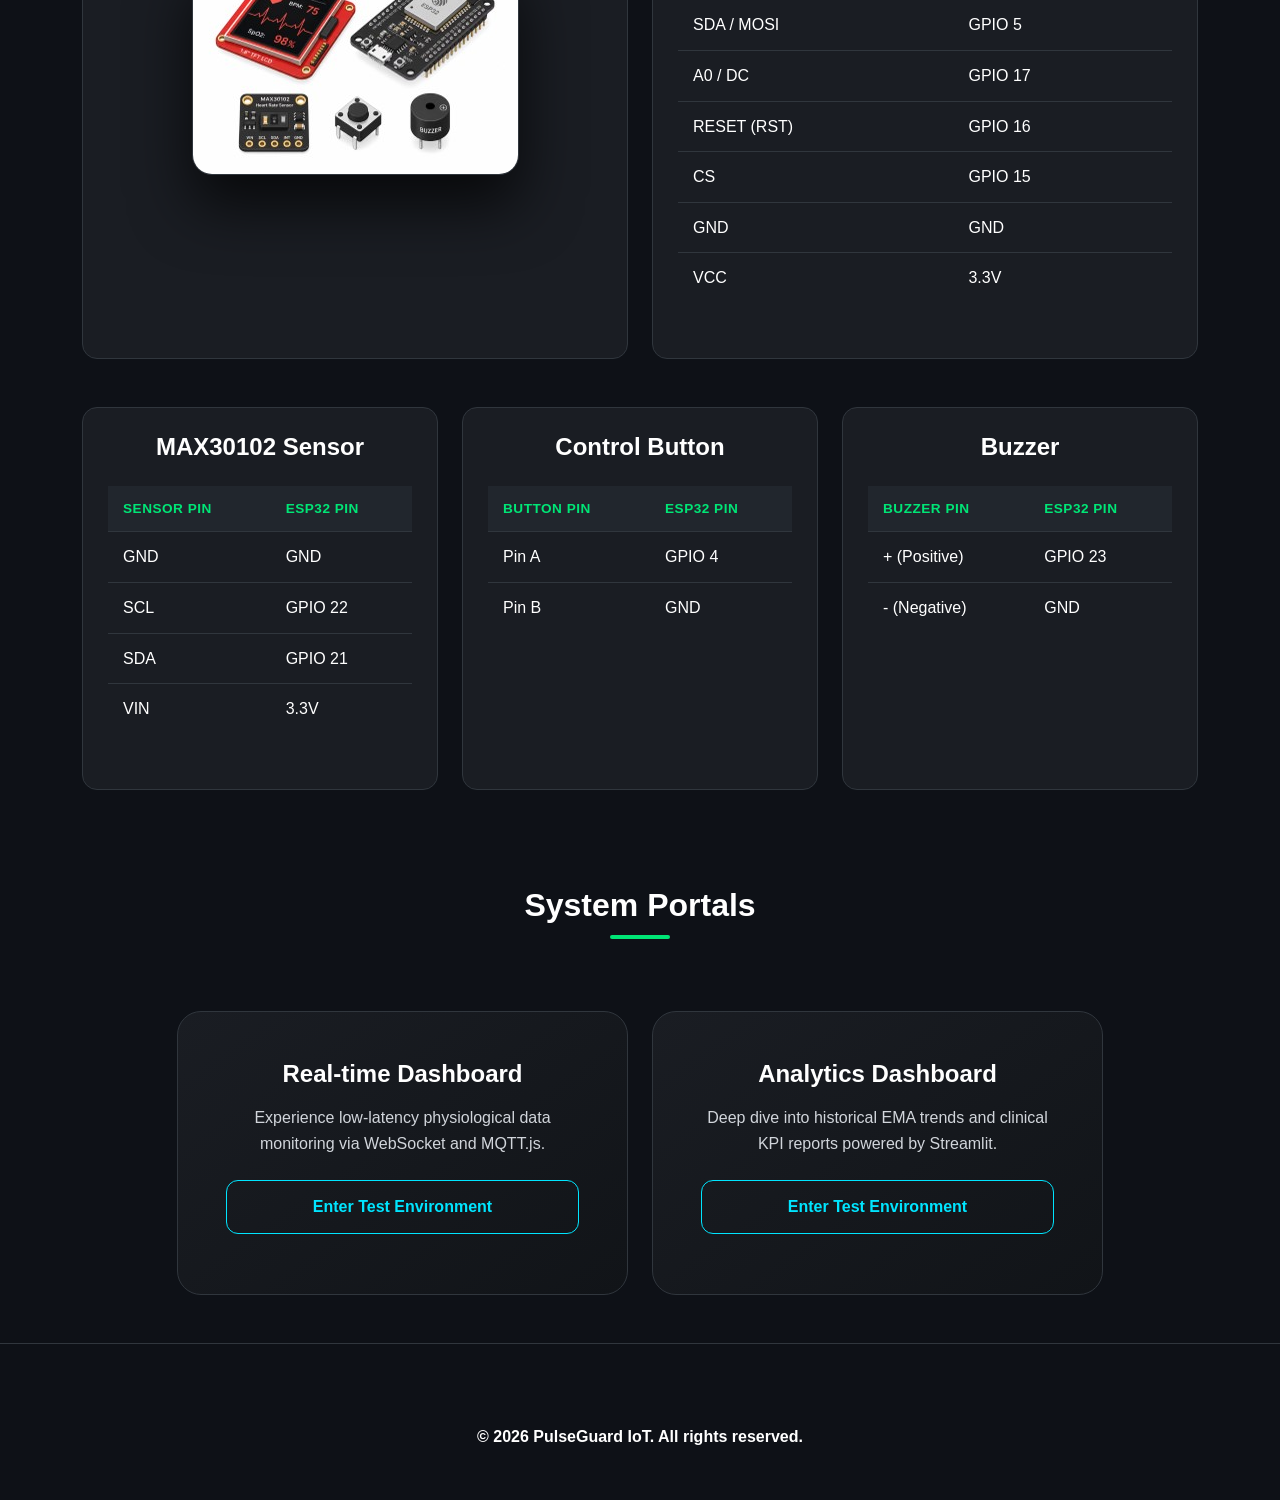
==== commit f89283da: "feat(firmware): update TFT display pins and SpO2 layouts - Update TFT pin layout in config.h. - Upda" ====
--- a/docs/index.html
+++ b/docs/index.html
@@ -311,7 +311,7 @@
                                         <tr><td>RESET (RST)</td><td>GPIO 16</td></tr>
                                         <tr><td>CS</td><td>GPIO 15</td></tr>
                                         <tr><td>GND</td><td>GND</td></tr>
-                                        <tr><td>VCC</td><td>5V</td></tr>
+                                        <tr><td>VCC</td><td>3.3V</td></tr>
                                     </tbody>
                                 </table>
                             </div>
@@ -331,10 +331,10 @@
                                         </tr>
                                     </thead>
                                     <tbody>
+                                        <tr><td>GND</td><td>GND</td></tr>
+                                        <tr><td>SCL</td><td>GPIO 22</td></tr>
+                                        <tr><td>SDA</td><td>GPIO 21</td></tr>
                                         <tr><td>VIN</td><td>3.3V</td></tr>
-                                        <tr><td>SDA</td><td>GPIO 21</td></tr>
-                                        <tr><td>SCL</td><td>GPIO 22</td></tr>
-                                        <tr><td>GND</td><td>GND</td></tr>
                                     </tbody>
                                 </table>
                             </div>
@@ -397,10 +397,10 @@
                                         </tr>
                                     </thead>
                                     <tbody>
+                                        <tr><td>GND</td><td>GND</td></tr>
+                                        <tr><td>VCC</td><td>3.3V</td></tr>
+                                        <tr><td>SCL</td><td>GPIO 22</td></tr>
                                         <tr><td>SDA</td><td>GPIO 21</td></tr>
-                                        <tr><td>SCL</td><td>GPIO 22</td></tr>
-                                        <tr><td>GND</td><td>GND</td></tr>
-                                        <tr><td>VCC</td><td>3.3V / 5V</td></tr>
                                     </tbody>
                                 </table>
                             </div>
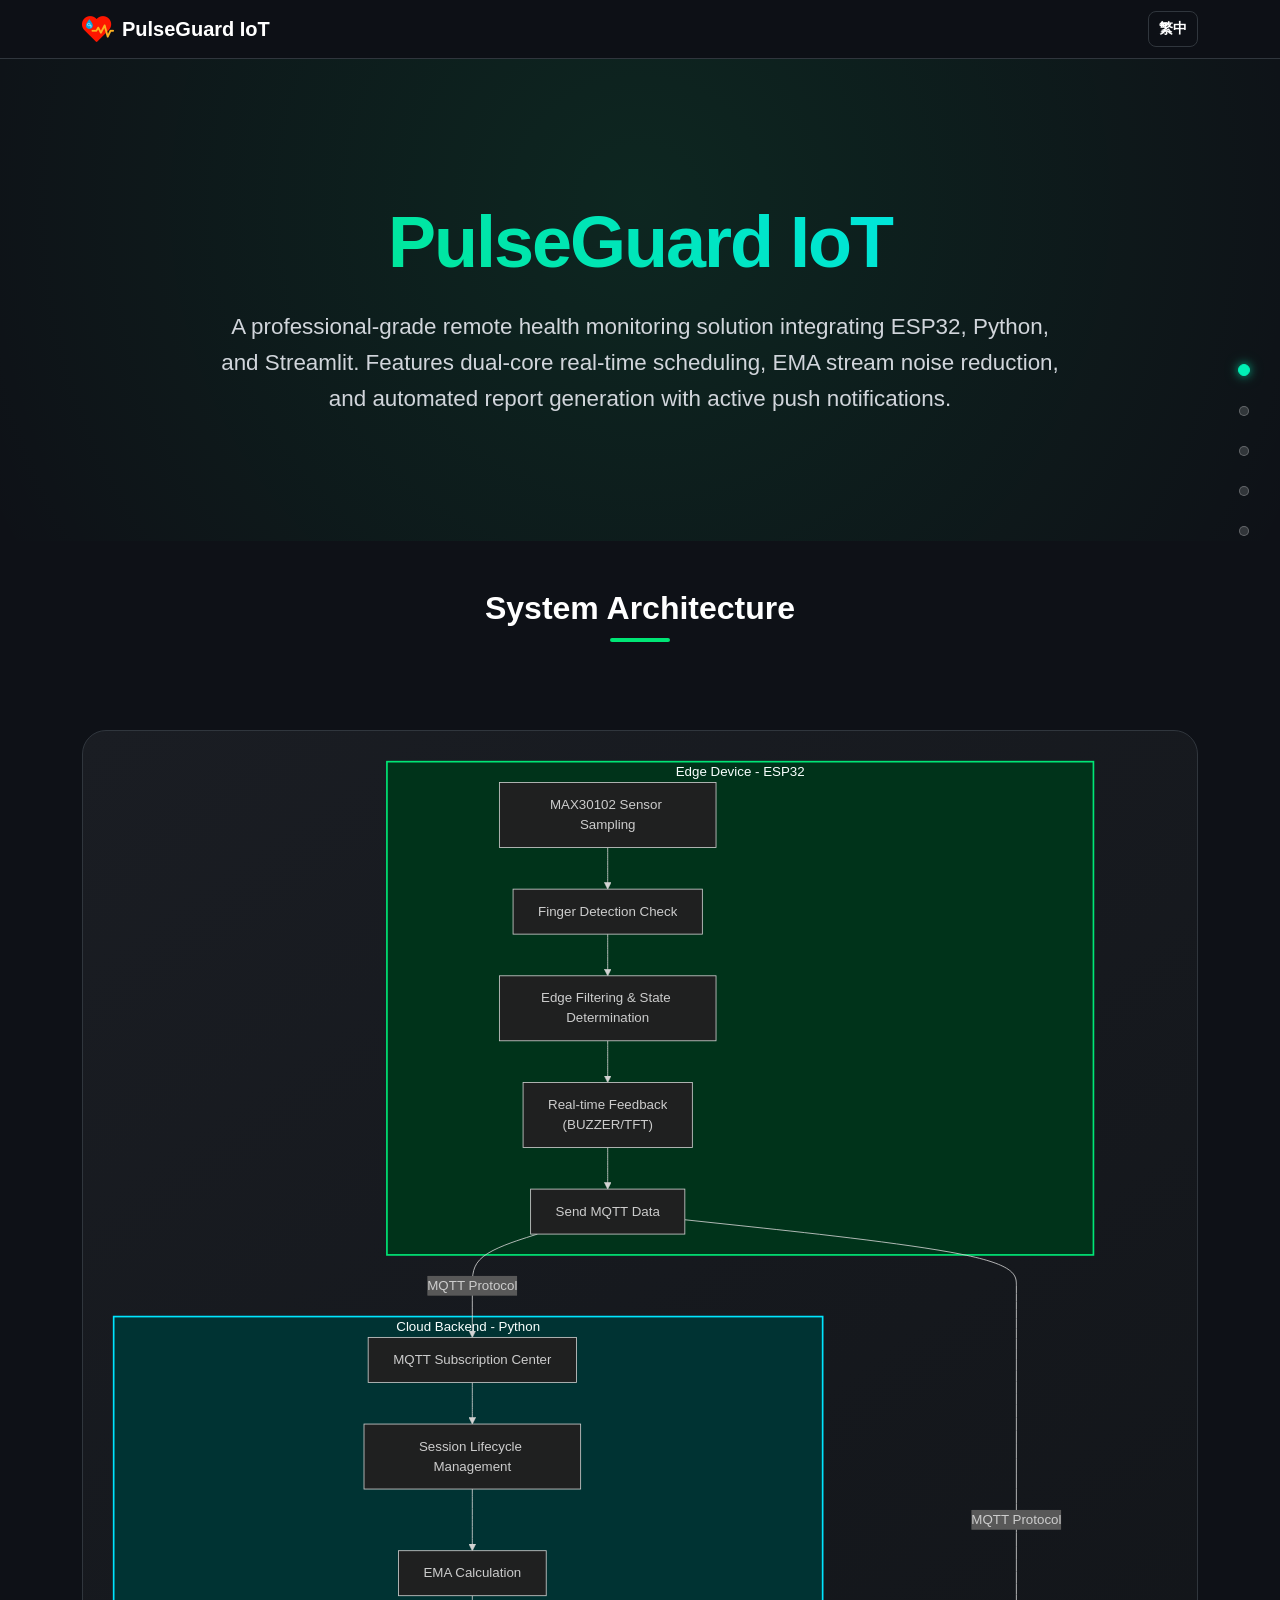
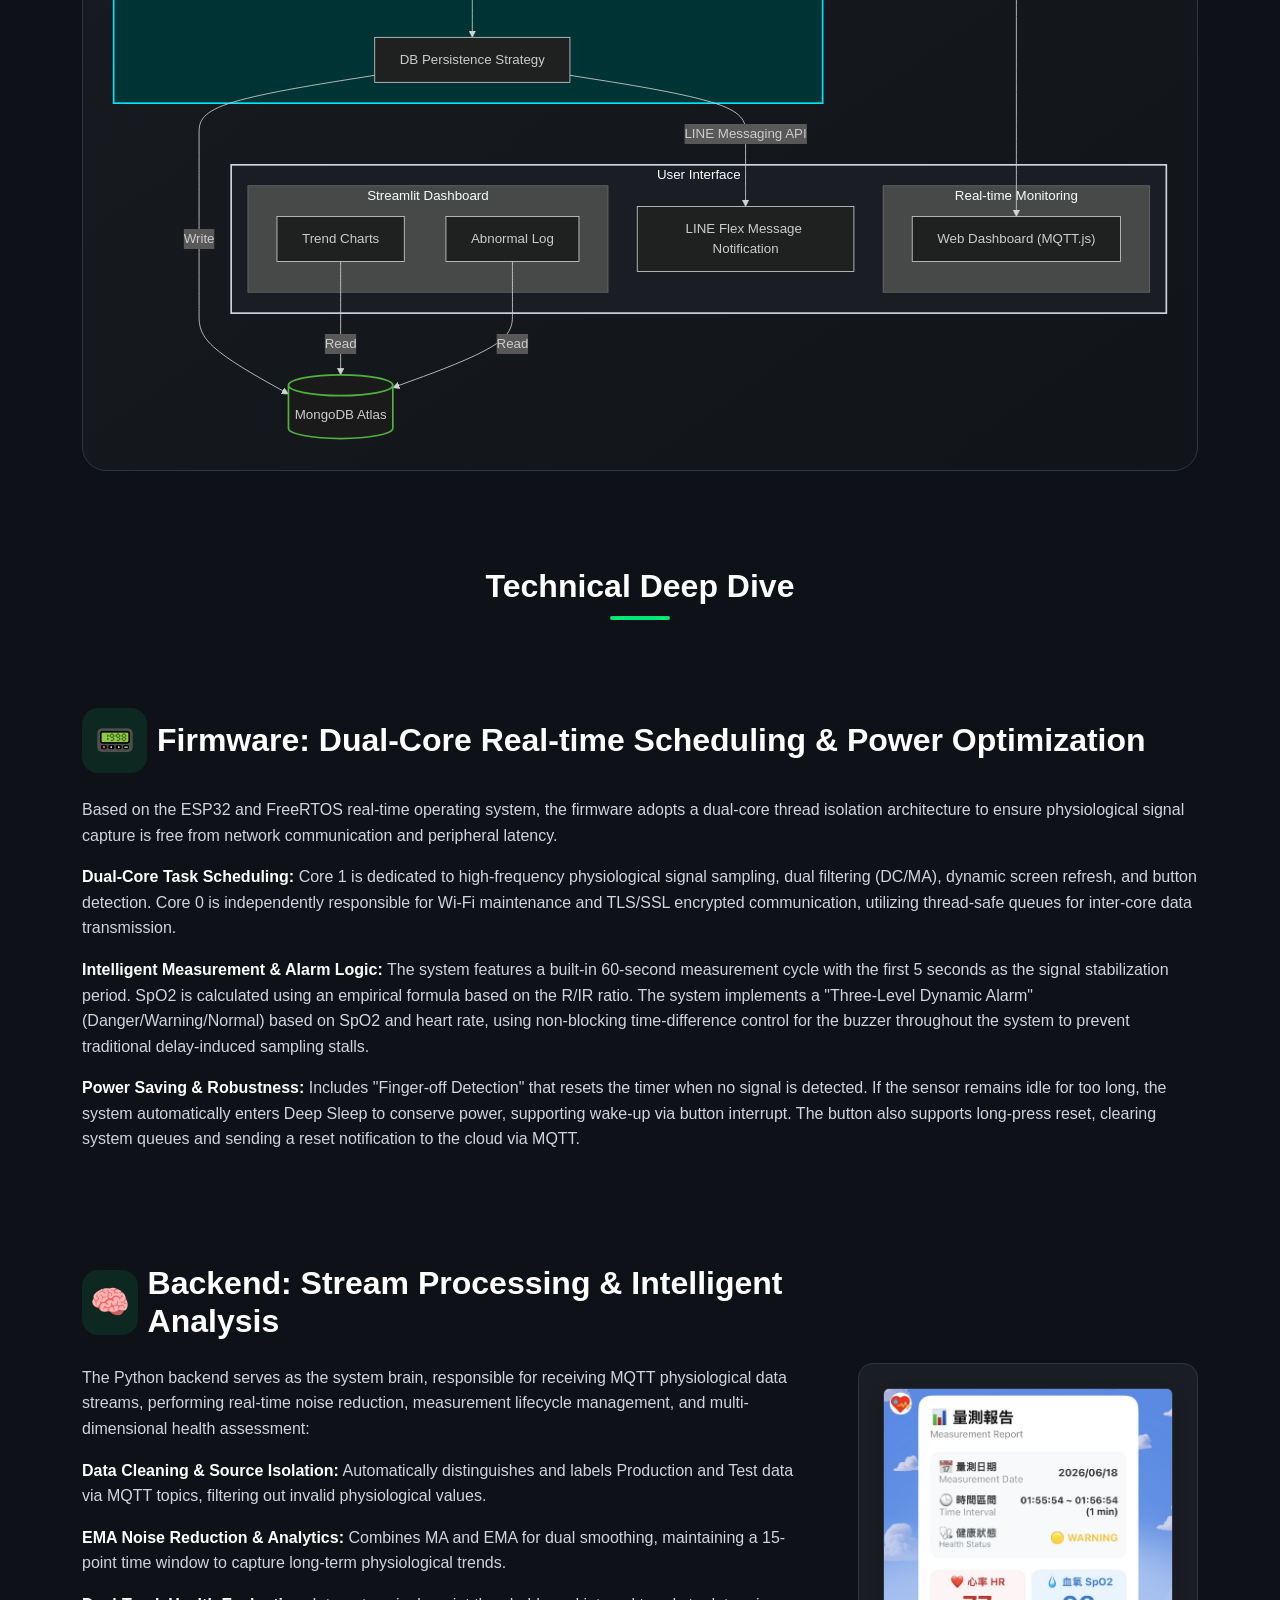
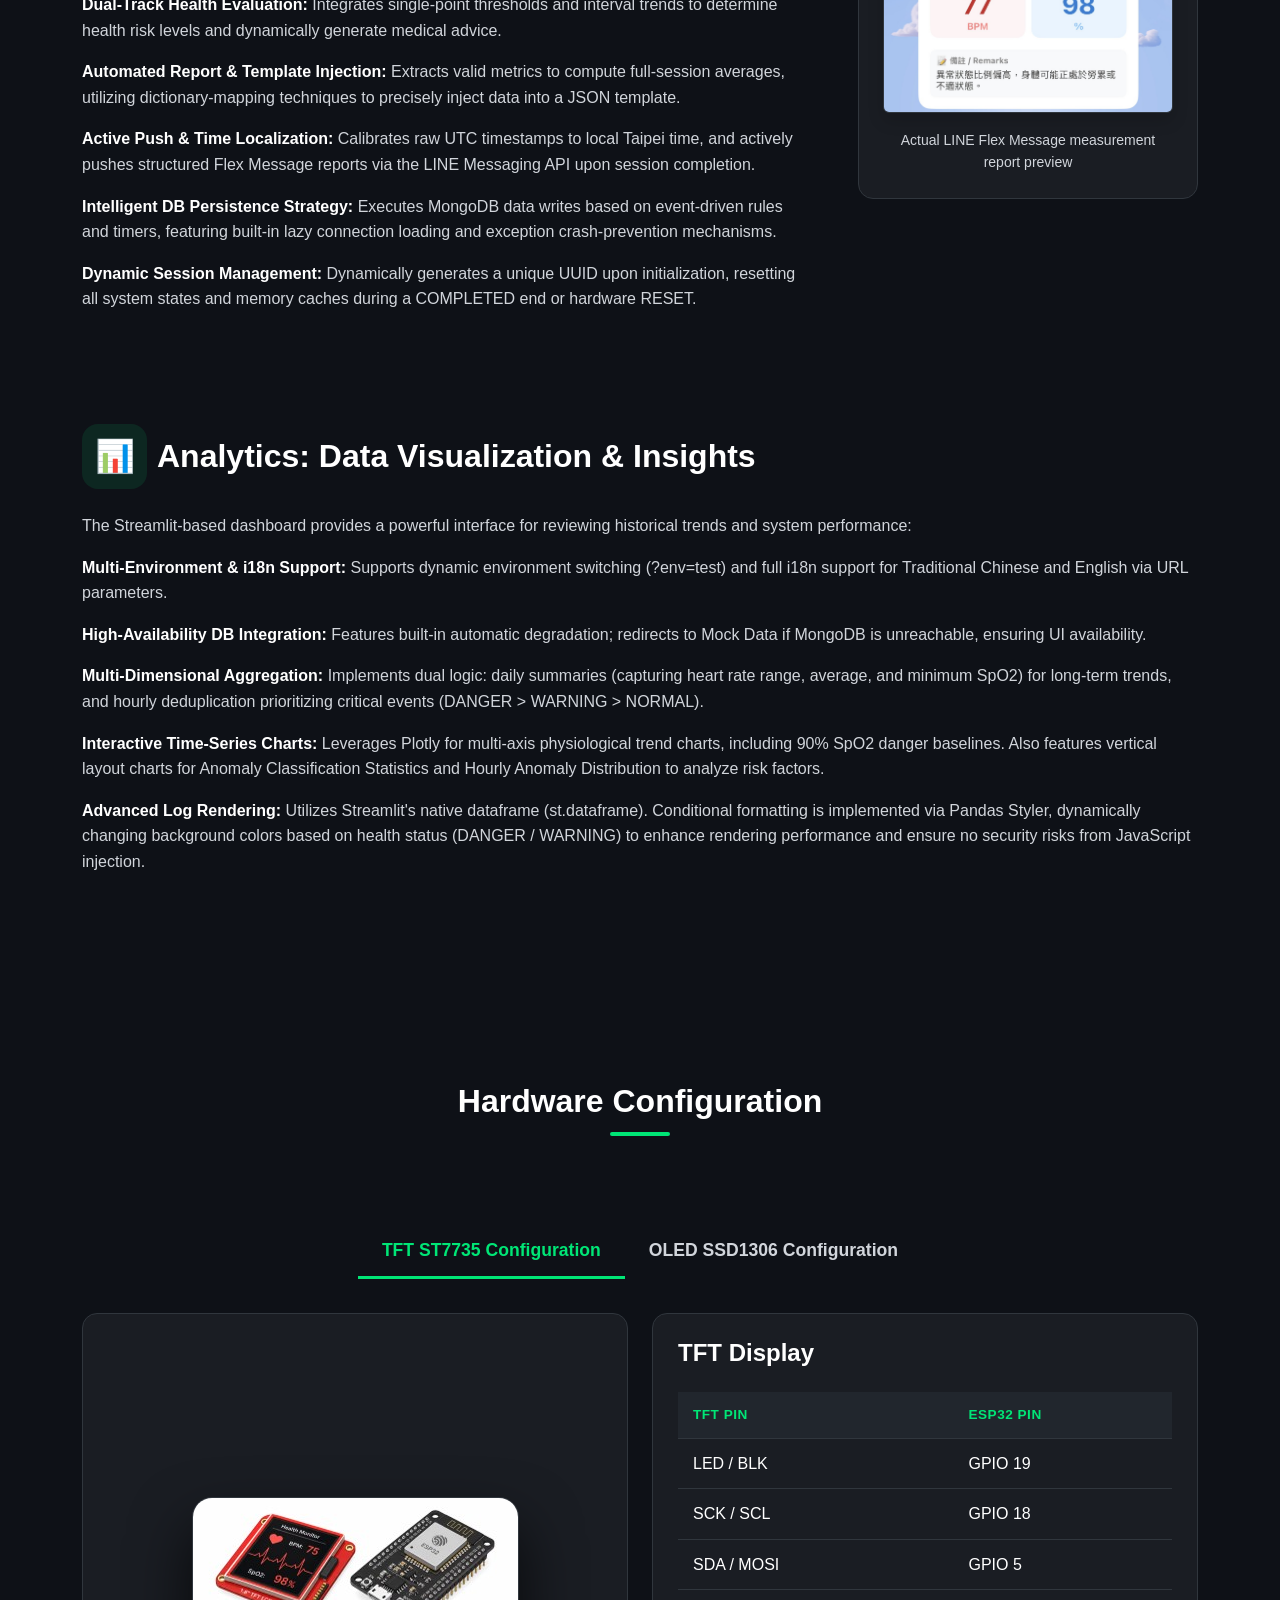
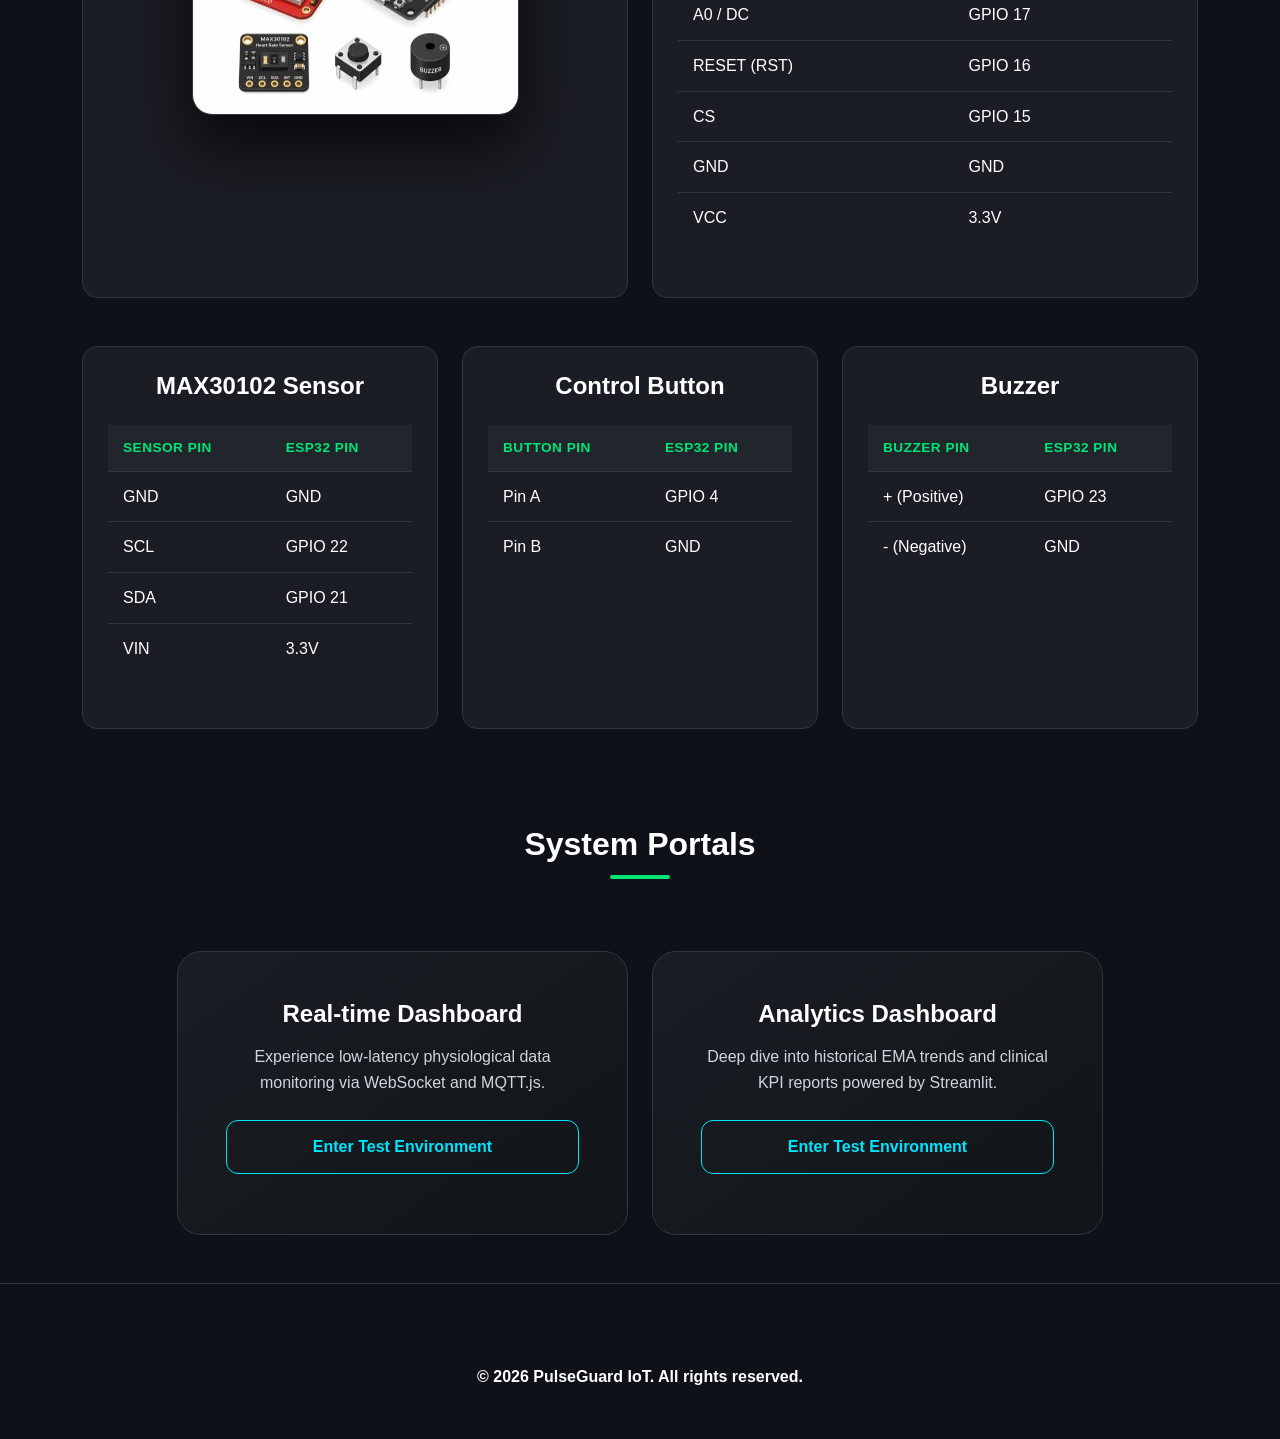
==== commit b5a0bac6: "Implement thread-safe retry queue and auto-retry for MongoDB Co-authored-by: laura-chou <53591783+la" ====
--- a/docs/index.html
+++ b/docs/index.html
@@ -91,8 +91,8 @@
     E5 -- "MQTT Protocol" --> U1
     B4 -- "Write" --> DB
     B4 -- "LINE Messaging API" --> U4
-    DB -- "Read" --> U2
-    DB -- "Read" --> U3
+    U2 -- "Read" --> DB
+    U3 -- "Read" --> DB
 
     style Edge_Device fill:#00331a,stroke:#00E676,stroke-width:2px
     style Cloud_Backend fill:#003333,stroke:#00E5FF,stroke-width:2px
@@ -138,8 +138,8 @@
     E5 -- "MQTT 協定" --> U1
     B4 -- "寫入" --> DB
     B4 -- "LINE Messaging API" --> U4
-    DB -- "讀取" --> U2
-    DB -- "讀取" --> U3
+    U2 -- "讀取" --> DB
+    U3 -- "讀取" --> DB
 
     style Edge_Device fill:#00331a,stroke:#00E676,stroke-width:2px
     style Cloud_Backend fill:#003333,stroke:#00E5FF,stroke-width:2px
@@ -420,37 +420,29 @@
                                         </tr>
                                     </thead>
                                     <tbody>
+                                        <tr><td>GND</td><td>GND</td></tr>
+                                        <tr><td>SCL</td><td>GPIO 19</td></tr>
+                                        <tr><td>SDA</td><td>GPIO 18</td></tr>
                                         <tr><td>VIN</td><td>3.3V</td></tr>
-                                        <tr><td>SDA</td><td>GPIO 19</td></tr>
-                                        <tr><td>SCL</td><td>GPIO 18</td></tr>
-                                        <tr><td>GND</td><td>GND</td></tr>
-                                    </tbody>
-                                </table>
-                            </div>
-                        </div>
-                        <!-- 3-Digit 7-Segment Display Card -->
+                                    </tbody>
+                                </table>
+                            </div>
+                        </div>
+                        <!-- Status LEDs Card -->
                         <div class="col-md-6 col-lg-3">
                             <div class="pinout-container h-100">
-                                <h4 class="mb-4 fw-bold text-center" data-i18n="hardware.segment.title"></h4>
-                                <table class="pinout-table">
-                                    <thead>
-                                        <tr>
-                                            <th data-i18n="hardware.segment.pin_header"></th>
-                                            <th data-i18n="hardware.segment.esp_header"></th>
-                                        </tr>
-                                    </thead>
-                                    <tbody>
-                                        <tr><td>SEG A</td><td>GPIO 15</td></tr>
-                                        <tr><td>SEG B</td><td>GPIO 14</td></tr>
-                                        <tr><td>SEG C</td><td>GPIO 33</td></tr>
-                                        <tr><td>SEG D</td><td>GPIO 26</td></tr>
-                                        <tr><td>SEG E</td><td>GPIO 27</td></tr>
-                                        <tr><td>SEG F</td><td>GPIO 13</td></tr>
-                                        <tr><td>SEG G</td><td>GPIO 32</td></tr>
-                                        <tr><td>SEG DP</td><td>GPIO 25</td></tr>
-                                        <tr><td>DIG 2</td><td>GPIO 5</td></tr>
-                                        <tr><td>DIG 3</td><td>GPIO 17</td></tr>
-                                        <tr><td>DIG 4</td><td>GPIO 16</td></tr>
+                                <h4 class="mb-4 fw-bold text-center" data-i18n="hardware.leds.title"></h4>
+                                <table class="pinout-table">
+                                    <thead>
+                                        <tr>
+                                            <th data-i18n="hardware.leds.pin_header"></th>
+                                            <th data-i18n="hardware.leds.esp_header"></th>
+                                        </tr>
+                                    </thead>
+                                    <tbody>
+                                        <tr><td>Green</td><td>GPIO 25</td></tr>
+                                        <tr><td>Yellow</td><td>GPIO 33</td></tr>
+                                        <tr><td>Red</td><td>GPIO 32</td></tr>
                                     </tbody>
                                 </table>
                             </div>
